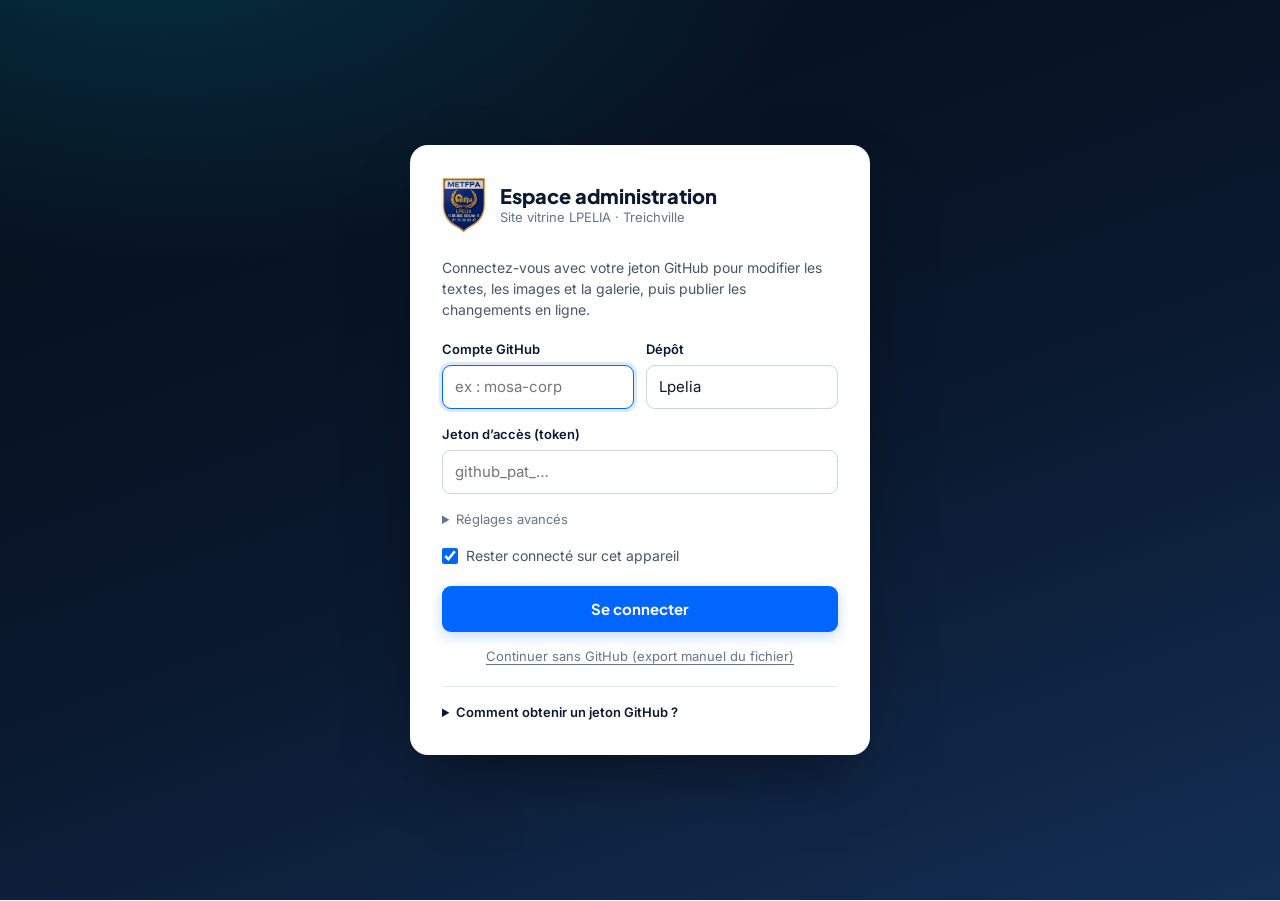
==== admin/index.html @ 0bd87955 "Ajout de l'espace admin et de la galerie dynamique - admin/ : éditeur des textes, images et galerie " ====
<!DOCTYPE html>
<html lang="fr">

<head>
  <meta charset="UTF-8">
  <meta name="viewport" content="width=device-width, initial-scale=1.0">
  <meta name="robots" content="noindex, nofollow">
  <title>Admin LPELIA</title>
  <link rel="icon" type="image/png" href="../assets/images/favicon.png">
  <link rel="preconnect" href="https://fonts.googleapis.com">
  <link rel="preconnect" href="https://fonts.gstatic.com" crossorigin>
  <link
    href="https://fonts.googleapis.com/css2?family=Inter:wght@400;500;600;700&family=Plus+Jakarta+Sans:wght@600;700;800&display=swap"
    rel="stylesheet">
  <style>
    :root {
      --navy-950: #050d18;
      --navy-900: #0a192f;
      --navy-800: #132e54;
      --blue: #0066ff;
      --blue-600: #0052cc;
      --cyan: #00d2ff;
      --cyan-50: #e0f8ff;
      --bg: #f3f6fa;
      --panel: #ffffff;
      --line: #e2e8f0;
      --line-strong: #cbd5e1;
      --text: #0f172a;
      --text-2: #475569;
      --muted: #64748b;
      --ok: #059669;
      --ok-50: #ecfdf5;
      --warn: #b45309;
      --warn-50: #fffbeb;
      --danger: #dc2626;
      --danger-50: #fef2f2;
      --radius: 12px;
      --shadow: 0 10px 25px -5px rgba(10, 25, 47, .08), 0 4px 10px -3px rgba(10, 25, 47, .04);
      --font-h: 'Plus Jakarta Sans', system-ui, sans-serif;
      --font-b: 'Inter', system-ui, sans-serif;
      --topbar: 64px;
    }

    *, *::before, *::after { box-sizing: border-box; margin: 0; padding: 0; }
    html, body { height: 100%; }
    body { font-family: var(--font-b); color: var(--text); background: var(--bg); font-size: 15px; line-height: 1.5; -webkit-font-smoothing: antialiased; }
    button, input, textarea, select { font: inherit; color: inherit; }
    button { cursor: pointer; border: 0; background: none; }
    img { display: block; max-width: 100%; }
    [hidden] { display: none !important; }
    .sr-only { position: absolute; width: 1px; height: 1px; overflow: hidden; clip: rect(0 0 0 0); white-space: nowrap; }

    /* ---------- Boutons ---------- */
    .btn { display: inline-flex; align-items: center; justify-content: center; gap: .5rem; height: 40px; padding: 0 1rem; border-radius: 9px; font-family: var(--font-h); font-weight: 700; font-size: .875rem; white-space: nowrap; text-decoration: none; transition: background-color .15s, border-color .15s, color .15s, opacity .15s; }
    .btn:disabled { opacity: .5; cursor: not-allowed; }
    .btn-primary { background: var(--blue); color: #fff; box-shadow: 0 4px 14px rgba(0, 102, 255, .25); }
    .btn-primary:hover:not(:disabled) { background: var(--blue-600); }
    .btn-ghost { border: 1px solid var(--line-strong); background: #fff; color: var(--navy-900); }
    .btn-ghost:hover:not(:disabled) { border-color: var(--blue); color: var(--blue); }
    .btn-quiet { color: var(--text-2); height: 34px; padding: 0 .65rem; font-weight: 600; }
    .btn-quiet:hover { color: var(--blue); background: #f1f5f9; }
    .btn-danger { color: var(--danger); }
    .btn-danger:hover { background: var(--danger-50); color: var(--danger); }
    .btn-sm { height: 32px; padding: 0 .7rem; font-size: .8125rem; }
    .icon-btn { width: 34px; height: 34px; border-radius: 8px; display: inline-flex; align-items: center; justify-content: center; color: var(--text-2); }
    .icon-btn:hover:not(:disabled) { background: #f1f5f9; color: var(--blue); }
    .icon-btn:disabled { opacity: .35; cursor: default; }
    :focus-visible { outline: 3px solid rgba(0, 102, 255, .35); outline-offset: 2px; }

    /* ---------- Champs ---------- */
    .label { display: block; font-size: .8125rem; font-weight: 600; color: var(--navy-900); margin-bottom: .35rem; }
    .input, .textarea { width: 100%; border: 1px solid var(--line-strong); border-radius: 9px; background: #fff; padding: .6rem .75rem; font-size: .9375rem; transition: border-color .15s, box-shadow .15s; }
    .textarea { resize: none; overflow: hidden; min-height: 42px; line-height: 1.5; }
    .input:focus, .textarea:focus { outline: none; border-color: var(--blue); box-shadow: 0 0 0 3px rgba(0, 102, 255, .14); }
    .hint { font-size: .75rem; color: var(--muted); margin-top: .3rem; }

    /* ======================= CONNEXION ======================= */
    .login { min-height: 100%; display: grid; place-items: center; padding: 2rem 1rem; background: radial-gradient(1200px 600px at 10% -10%, rgba(0, 210, 255, .18), transparent 60%), linear-gradient(160deg, var(--navy-950), var(--navy-900) 55%, var(--navy-800)); }
    .login-card { width: 100%; max-width: 460px; background: #fff; border-radius: 18px; box-shadow: 0 30px 60px -20px rgba(0, 0, 0, .5); padding: 2rem; }
    .login-brand { display: flex; align-items: center; gap: .85rem; margin-bottom: 1.5rem; }
    .login-brand img { width: 44px; height: 56px; object-fit: contain; }
    .login-brand h1 { font-family: var(--font-h); font-size: 1.25rem; font-weight: 800; color: var(--navy-900); line-height: 1.2; }
    .login-brand p { font-size: .8125rem; color: var(--muted); }
    .login-intro { color: var(--text-2); font-size: .875rem; margin-bottom: 1.25rem; }
    .form-row { margin-bottom: 1rem; }
    .form-grid { display: grid; grid-template-columns: 1fr 1fr; gap: .75rem; }
    .check { display: flex; align-items: center; gap: .5rem; font-size: .875rem; color: var(--text-2); margin: .25rem 0 1.25rem; }
    .check input { width: 16px; height: 16px; accent-color: var(--blue); }
    .login-error { background: var(--danger-50); color: var(--danger); border-radius: 9px; padding: .65rem .8rem; font-size: .875rem; margin-bottom: 1rem; }
    .login .btn-primary { width: 100%; height: 46px; font-size: .9375rem; }
    .login-alt { display: block; width: 100%; text-align: center; margin-top: .9rem; font-size: .8125rem; color: var(--muted); text-decoration: underline; text-underline-offset: 3px; }
    .login-alt:hover { color: var(--blue); }
    details.help { margin-top: 1.25rem; border-top: 1px solid var(--line); padding-top: 1rem; font-size: .8125rem; color: var(--text-2); }
    details.help summary { cursor: pointer; font-weight: 600; color: var(--navy-900); }
    details.help ol { margin: .6rem 0 0 1.1rem; display: grid; gap: .35rem; }
    details.help code { background: #f1f5f9; padding: .05rem .35rem; border-radius: 4px; font-size: .78rem; }
    details.help a { color: var(--blue); }
    .more-settings summary { font-size: .8125rem; color: var(--muted); cursor: pointer; margin-bottom: .75rem; }

    /* ======================= APPLICATION ======================= */
    .app { height: 100%; display: grid; grid-template-rows: var(--topbar) 1fr; }
    .topbar { display: flex; align-items: center; gap: .75rem; padding: 0 1rem; background: var(--navy-900); color: #fff; position: relative; z-index: 5; }
    .tb-brand { display: flex; align-items: center; gap: .6rem; margin-right: auto; min-width: 0; }
    .tb-brand img { width: 30px; height: 38px; object-fit: contain; }
    .tb-brand b { font-family: var(--font-h); font-weight: 800; font-size: 1rem; }
    .tb-brand small { display: block; font-size: .72rem; color: #94a3b8; white-space: nowrap; overflow: hidden; text-overflow: ellipsis; }
    .status { display: inline-flex; align-items: center; gap: .45rem; height: 30px; padding: 0 .75rem; border-radius: 999px; font-size: .78rem; font-weight: 600; background: rgba(255, 255, 255, .08); color: #cbd5e1; white-space: nowrap; }
    .status::before { content: ''; width: 8px; height: 8px; border-radius: 50%; background: #64748b; }
    .status[data-state="dirty"] { color: #fde68a; background: rgba(251, 191, 36, .14); }
    .status[data-state="dirty"]::before { background: #fbbf24; }
    .status[data-state="busy"]::before { background: var(--cyan); animation: pulse 1s infinite; }
    .status[data-state="ok"] { color: #a7f3d0; background: rgba(16, 185, 129, .14); }
    .status[data-state="ok"]::before { background: #10b981; }
    .status[data-state="error"] { color: #fecaca; background: rgba(239, 68, 68, .16); }
    .status[data-state="error"]::before { background: #ef4444; }
    @keyframes pulse { 50% { opacity: .3; } }
    .topbar .btn-ghost { background: transparent; color: #e2e8f0; border-color: rgba(255, 255, 255, .22); }
    .topbar .btn-ghost:hover:not(:disabled) { color: #fff; border-color: var(--cyan); }
    .topbar .icon-btn { color: #cbd5e1; }
    .topbar .icon-btn:hover { background: rgba(255, 255, 255, .1); color: #fff; }
    .menu-wrap { position: relative; }
    .menu { position: absolute; right: 0; top: calc(100% + 8px); background: #fff; color: var(--text); border-radius: 10px; box-shadow: var(--shadow), 0 0 0 1px var(--line); padding: .35rem; min-width: 230px; z-index: 20; }
    .menu button, .menu a { display: flex; width: 100%; align-items: center; gap: .6rem; padding: .55rem .7rem; border-radius: 7px; font-size: .875rem; text-align: left; color: var(--text); text-decoration: none; }
    .menu button:hover, .menu a:hover { background: #f1f5f9; }
    .menu hr { border: 0; border-top: 1px solid var(--line); margin: .3rem 0; }
    .menu .menu-info { padding: .45rem .7rem; font-size: .75rem; color: var(--muted); }

    .workspace { display: grid; grid-template-columns: minmax(380px, 470px) 1fr; min-height: 0; }
    .editor { background: var(--panel); border-right: 1px solid var(--line); display: flex; flex-direction: column; min-height: 0; }
    .tabs { display: flex; gap: .25rem; padding: .6rem .75rem 0; border-bottom: 1px solid var(--line); }
    .tab { position: relative; padding: .6rem .8rem .75rem; font-family: var(--font-h); font-weight: 700; font-size: .875rem; color: var(--muted); }
    .tab[aria-selected="true"] { color: var(--navy-900); }
    .tab[aria-selected="true"]::after { content: ''; position: absolute; left: .6rem; right: .6rem; bottom: -1px; height: 3px; border-radius: 3px 3px 0 0; background: var(--blue); }
    .tab .count { font-family: var(--font-b); font-size: .7rem; font-weight: 600; background: #f1f5f9; color: var(--muted); border-radius: 99px; padding: .05rem .4rem; margin-left: .2rem; }
    .panel { flex: 1; overflow-y: auto; padding: 1rem .9rem 6rem; scroll-behavior: smooth; }
    .search { position: relative; margin-bottom: .9rem; }
    .search svg { position: absolute; left: .7rem; top: 50%; transform: translateY(-50%); color: var(--muted); }
    .search .input { padding-left: 2.2rem; }

    .group { border: 1px solid var(--line); border-radius: var(--radius); margin-bottom: .6rem; background: #fff; }
    .group > summary { list-style: none; display: flex; align-items: center; gap: .5rem; padding: .8rem .9rem; cursor: pointer; font-family: var(--font-h); font-weight: 700; font-size: .9rem; color: var(--navy-900); }
    .group > summary::-webkit-details-marker { display: none; }
    .group > summary .chev { margin-left: auto; color: var(--muted); transition: transform .2s; }
    .group[open] > summary .chev { transform: rotate(180deg); }
    .group > summary .dot { width: 7px; height: 7px; border-radius: 50%; background: #fbbf24; }
    .group-body { padding: 0 .9rem .9rem; display: grid; gap: .9rem; }
    .field { border-radius: 9px; transition: background-color .3s, box-shadow .3s; }
    .field.flash { background: var(--cyan-50); box-shadow: 0 0 0 6px var(--cyan-50); }
    .field-head { display: flex; align-items: center; gap: .4rem; margin-bottom: .35rem; }
    .field-head .label { margin: 0; }
    .badge-mod { font-size: .68rem; font-weight: 700; color: var(--warn); background: var(--warn-50); border-radius: 99px; padding: .05rem .45rem; }
    .field-reset { margin-left: auto; font-size: .75rem; color: var(--muted); text-decoration: underline; text-underline-offset: 2px; }
    .field-reset:hover { color: var(--blue); }
    .empty-search { text-align: center; color: var(--muted); padding: 2rem 1rem; font-size: .875rem; }

    /* Images */
    .img-card { display: grid; grid-template-columns: 120px 1fr; gap: .85rem; padding: .8rem; border: 1px solid var(--line); border-radius: var(--radius); margin-bottom: .6rem; background: #fff; }
    .img-thumb { width: 120px; height: 90px; border-radius: 8px; object-fit: cover; background: #e2e8f0; }
    .img-card h4 { font-family: var(--font-h); font-size: .875rem; color: var(--navy-900); }
    .img-card .meta { font-size: .75rem; color: var(--muted); margin-bottom: .45rem; }
    .img-actions { display: flex; flex-wrap: wrap; gap: .35rem; margin-top: .5rem; }

    /* Galerie */
    .drop { display: flex; flex-direction: column; align-items: center; gap: .35rem; text-align: center; border: 2px dashed var(--line-strong); border-radius: var(--radius); padding: 1.4rem 1rem; color: var(--text-2); background: #f8fafc; cursor: pointer; transition: border-color .15s, background-color .15s; margin-bottom: 1rem; }
    .drop:hover, .drop.over { border-color: var(--blue); background: var(--cyan-50); }
    .drop b { font-family: var(--font-h); color: var(--navy-900); }
    .drop small { font-size: .75rem; color: var(--muted); }
    .drop .drop-icon { width: 42px; height: 42px; border-radius: 50%; background: #fff; display: grid; place-items: center; color: var(--blue); box-shadow: 0 2px 8px rgba(10, 25, 47, .08); }
    .gal-toolbar { display: flex; align-items: center; justify-content: space-between; margin-bottom: .6rem; font-size: .8125rem; color: var(--muted); }
    .gal-item { display: grid; grid-template-columns: 28px 104px 1fr; gap: .7rem; align-items: start; padding: .7rem; border: 1px solid var(--line); border-radius: var(--radius); margin-bottom: .55rem; background: #fff; transition: box-shadow .2s, border-color .2s, opacity .2s; }
    .gal-item.dragging { opacity: .4; }
    .gal-item.drop-before { box-shadow: 0 -3px 0 0 var(--blue); }
    .gal-item.drop-after { box-shadow: 0 3px 0 0 var(--blue); }
    .gal-item.flash { border-color: var(--cyan); box-shadow: 0 0 0 4px var(--cyan-50); }
    .gal-handle { display: flex; flex-direction: column; align-items: center; gap: .1rem; color: var(--muted); }
    .gal-handle .grip { cursor: grab; padding: .2rem; border-radius: 6px; }
    .gal-handle .grip:hover { background: #f1f5f9; }
    .gal-handle .num { font-size: .7rem; font-weight: 700; }
    .gal-thumb { position: relative; width: 104px; height: 78px; border-radius: 8px; overflow: hidden; background: #e2e8f0; }
    .gal-thumb img { width: 100%; height: 100%; object-fit: cover; }
    .gal-thumb .new { position: absolute; left: 4px; top: 4px; font-size: .62rem; font-weight: 700; background: var(--blue); color: #fff; border-radius: 4px; padding: 0 .3rem; }
    .gal-fields { display: grid; gap: .45rem; min-width: 0; }
    .gal-fields .input { padding: .42rem .6rem; font-size: .875rem; }
    .gal-row { display: grid; grid-template-columns: 1fr 1fr; gap: .45rem; }
    .gal-actions { display: flex; align-items: center; gap: .15rem; margin-top: .1rem; }
    .gal-actions .spacer { flex: 1; }

    /* Aperçu */
    .preview { display: flex; flex-direction: column; min-height: 0; background: #e8edf3; }
    .preview-bar { display: flex; align-items: center; gap: .5rem; padding: .55rem .9rem; border-bottom: 1px solid var(--line); background: #f8fafc; font-size: .8125rem; color: var(--muted); }
    .preview-bar .seg { display: inline-flex; background: #e2e8f0; border-radius: 8px; padding: 3px; margin-left: auto; }
    .preview-bar .seg button { height: 28px; padding: 0 .7rem; border-radius: 6px; font-size: .78rem; font-weight: 600; color: var(--text-2); }
    .preview-bar .seg button[aria-pressed="true"] { background: #fff; color: var(--navy-900); box-shadow: 0 1px 3px rgba(0, 0, 0, .1); }
    .preview-stage { flex: 1; display: flex; justify-content: center; overflow: auto; padding: 0; min-height: 0; }
    .preview-stage iframe { width: 100%; height: 100%; border: 0; background: #fff; transition: width .25s; }
    .preview-stage.mobile { padding: 1rem 0; }
    .preview-stage.mobile iframe { width: 390px; border-radius: 22px; box-shadow: 0 0 0 10px #0f172a, var(--shadow); }

    /* Illustration : repère visuel de la zone modifiée */
    .illus { position: sticky; top: -1rem; z-index: 3; background: #fff; margin: 0 -.9rem; padding: .75rem .9rem .6rem; border-bottom: 1px solid var(--line); }
    .illus.expanded { position: static; }
    .illus-view { position: relative; height: 190px; overflow: hidden; border-radius: 10px; background: #f1f5f9; box-shadow: inset 0 0 0 1px var(--line); cursor: zoom-in; }
    .illus.expanded .illus-view { cursor: zoom-out; }
    .illus-canvas { position: absolute; left: 0; top: 0; transform-origin: 0 0; transition: transform .45s cubic-bezier(.16, 1, .3, 1); }
    .illus-canvas img { width: 100%; height: 100%; display: block; user-select: none; -webkit-user-drag: none; }
    .illus-canvas::after { content: ''; position: absolute; inset: 0; background: rgba(10, 25, 47, 0); transition: background-color .3s; pointer-events: none; }
    .illus.has-active .illus-canvas::after { background: rgba(10, 25, 47, .32); }
    .zone { position: absolute; border-radius: 4px; cursor: pointer; z-index: 1; transition: box-shadow .2s, background-color .2s; }
    .zone:hover { box-shadow: 0 0 0 1.5px rgba(0, 210, 255, .9); background: rgba(0, 210, 255, .12); }
    .zone.active { z-index: 2; box-shadow: 0 0 0 2px var(--cyan), 0 0 0 0 rgba(0, 210, 255, 0); background: rgba(0, 210, 255, .14); animation: zonePulse 1.8s ease-in-out infinite; }
    .illus.has-active .zone.active { backdrop-filter: brightness(1.45); -webkit-backdrop-filter: brightness(1.45); }
    @keyframes zonePulse { 50% { box-shadow: 0 0 0 2px var(--cyan), 0 0 14px 4px rgba(0, 210, 255, .55); } }
    .illus-cap { display: flex; align-items: center; gap: .45rem; margin-top: .45rem; font-size: .75rem; color: var(--muted); min-height: 22px; }
    .illus-cap .pin { flex: 0 0 auto; width: 18px; height: 18px; border-radius: 50%; background: var(--cyan-50); color: var(--blue); display: grid; place-items: center; }
    .illus-cap b { color: var(--navy-900); font-weight: 600; white-space: nowrap; overflow: hidden; text-overflow: ellipsis; }
    .illus-cap button { margin-left: auto; flex: 0 0 auto; font-size: .75rem; font-weight: 600; color: var(--blue); padding: .1rem .3rem; border-radius: 5px; }
    .illus-cap button:hover { background: var(--cyan-50); }
    .img-card .illus { position: static; grid-column: 1 / -1; margin: .2rem 0 0; padding: 0; border: 0; }
    .img-card .illus-view { height: 120px; }

    /* Barre mobile */
    .mobile-switch { display: none; }

    /* Toasts */
    .toasts { position: fixed; left: 50%; bottom: 1.25rem; transform: translateX(-50%); display: grid; gap: .5rem; z-index: 100; width: min(92vw, 440px); pointer-events: none; }
    .toast { pointer-events: auto; display: flex; gap: .6rem; align-items: flex-start; background: var(--navy-900); color: #fff; padding: .75rem .95rem; border-radius: 11px; box-shadow: 0 15px 35px -10px rgba(0, 0, 0, .45); font-size: .875rem; animation: toastIn .25s ease; }
    .toast.ok { background: #065f46; }
    .toast.err { background: #991b1b; }
    @keyframes toastIn { from { opacity: 0; transform: translateY(8px); } }

    /* Fenêtre de publication */
    .overlay { position: fixed; inset: 0; background: rgba(5, 13, 24, .55); backdrop-filter: blur(4px); display: grid; place-items: center; z-index: 50; padding: 1rem; }
    .dialog { width: 100%; max-width: 440px; background: #fff; border-radius: 16px; padding: 1.5rem; box-shadow: 0 30px 60px -20px rgba(0, 0, 0, .5); }
    .dialog h3 { font-family: var(--font-h); font-size: 1.1rem; color: var(--navy-900); margin-bottom: .4rem; }
    .dialog p { color: var(--text-2); font-size: .9rem; }
    .dialog ul { margin: .75rem 0 0 1.1rem; color: var(--text-2); font-size: .875rem; }
    .dialog .actions { display: flex; justify-content: flex-end; gap: .5rem; margin-top: 1.25rem; }
    .steps { display: grid; gap: .55rem; margin-top: 1rem; }
    .step { display: flex; align-items: center; gap: .6rem; font-size: .875rem; color: var(--muted); }
    .step i { width: 20px; height: 20px; border-radius: 50%; border: 2px solid var(--line-strong); flex: 0 0 auto; display: grid; place-items: center; font-style: normal; font-size: .7rem; }
    .step.active { color: var(--navy-900); font-weight: 600; }
    .step.active i { border-color: var(--blue); border-top-color: transparent; animation: spin .8s linear infinite; }
    .step.done { color: var(--ok); }
    .step.done i { border-color: var(--ok); background: var(--ok); color: #fff; }
    .step.done i::after { content: '✓'; }
    .step.fail { color: var(--danger); }
    .step.fail i { border-color: var(--danger); background: var(--danger); color: #fff; }
    .step.fail i::after { content: '!'; }
    @keyframes spin { to { transform: rotate(360deg); } }
    .bar { height: 6px; background: #e2e8f0; border-radius: 9px; overflow: hidden; margin-top: 1rem; }
    .bar span { display: block; height: 100%; width: 0; background: linear-gradient(90deg, var(--blue), var(--cyan)); transition: width .3s; }

    .loading { height: 100%; display: grid; place-items: center; color: var(--muted); }
    .spinner { width: 28px; height: 28px; border: 3px solid var(--line); border-top-color: var(--blue); border-radius: 50%; animation: spin .8s linear infinite; margin: 0 auto .75rem; }

    /* ---------- Responsive ---------- */
    @media (max-width: 960px) {
      .workspace { grid-template-columns: 1fr; }
      .editor, .preview { grid-area: 1 / 1; }
      .app[data-view="edit"] .preview { visibility: hidden; }
      .app[data-view="preview"] .editor { visibility: hidden; }
      .preview-bar .seg { display: none; }
      .mobile-switch { display: flex; position: fixed; left: 50%; transform: translateX(-50%); bottom: 1rem; z-index: 30; background: var(--navy-900); border-radius: 999px; padding: 4px; box-shadow: 0 12px 30px -8px rgba(0, 0, 0, .45); }
      .mobile-switch button { height: 40px; padding: 0 1.15rem; border-radius: 999px; color: #cbd5e1; font-family: var(--font-h); font-weight: 700; font-size: .875rem; }
      .mobile-switch button[aria-pressed="true"] { background: #fff; color: var(--navy-900); }
      .toasts { bottom: 4.75rem; }
      .tb-label { display: none; }
    }

    @media (max-width: 560px) {
      .topbar { gap: .4rem; padding: 0 .6rem; }
      .tb-brand small, .topbar .status-text { display: none; }
      .status { padding: 0 .55rem; }
      #btnViewSite { display: none; }
      .img-card { grid-template-columns: 92px 1fr; }
      .img-thumb { width: 92px; height: 72px; }
      .gal-item { grid-template-columns: 22px 80px 1fr; gap: .55rem; }
      .gal-thumb { width: 80px; height: 64px; }
      .gal-row { grid-template-columns: 1fr; }
      .form-grid { grid-template-columns: 1fr; }
      .login-card { padding: 1.5rem 1.25rem; }
    }
  </style>
</head>

<body>

  <!-- ======================= ÉCRAN DE CONNEXION ======================= -->
  <main class="login" id="loginView" hidden>
    <form class="login-card" id="loginForm" autocomplete="off">
      <div class="login-brand">
        <img src="../assets/images/logo_lpelia.png" alt="">
        <div>
          <h1>Espace administration</h1>
          <p>Site vitrine LPELIA · Treichville</p>
        </div>
      </div>
      <p class="login-intro">Connectez-vous avec votre jeton GitHub pour modifier les textes, les images et la galerie, puis publier les changements en ligne.</p>

      <div class="login-error" id="loginError" hidden></div>

      <div class="form-grid">
        <div class="form-row">
          <label class="label" for="ghOwner">Compte GitHub</label>
          <input class="input" id="ghOwner" required placeholder="ex : mosa-corp" spellcheck="false">
        </div>
        <div class="form-row">
          <label class="label" for="ghRepo">Dépôt</label>
          <input class="input" id="ghRepo" required placeholder="Lpelia" spellcheck="false">
        </div>
      </div>
      <div class="form-row">
        <label class="label" for="ghToken">Jeton d’accès (token)</label>
        <input class="input" id="ghToken" type="password" required placeholder="github_pat_…" spellcheck="false" autocomplete="current-password">
      </div>
      <details class="more-settings">
        <summary>Réglages avancés</summary>
        <div class="form-grid">
          <div class="form-row">
            <label class="label" for="ghBranch">Branche</label>
            <input class="input" id="ghBranch" placeholder="main" spellcheck="false">
          </div>
          <div class="form-row">
            <label class="label" for="ghDir">Dossier du site</label>
            <input class="input" id="ghDir" placeholder="(racine du dépôt)" spellcheck="false">
          </div>
        </div>
      </details>
      <label class="check"><input type="checkbox" id="ghRemember" checked> Rester connecté sur cet appareil</label>
      <button class="btn btn-primary" type="submit" id="loginBtn">Se connecter</button>
      <button class="login-alt" type="button" id="offlineBtn">Continuer sans GitHub (export manuel du fichier)</button>

      <details class="help">
        <summary>Comment obtenir un jeton GitHub ?</summary>
        <ol>
          <li>Sur GitHub : <b>Settings → Developer settings → Personal access tokens → Fine-grained tokens</b> (<a href="https://github.com/settings/personal-access-tokens/new" target="_blank" rel="noopener">lien direct</a>).</li>
          <li><b>Repository access</b> : « Only select repositories » → choisissez le dépôt du site.</li>
          <li><b>Permissions → Contents</b> : <code>Read and write</code>.</li>
          <li>Générez, copiez le jeton et collez-le ici. Il reste uniquement sur cet appareil.</li>
        </ol>
      </details>
    </form>
  </main>

  <!-- ======================= CHARGEMENT ======================= -->
  <div class="loading" id="loadingView">
    <div><div class="spinner"></div>Chargement de l’espace admin…</div>
  </div>

  <!-- ======================= APPLICATION ======================= -->
  <div class="app" id="appView" data-view="edit" hidden>
    <header class="topbar">
      <div class="tb-brand">
        <img src="../assets/images/logo_lpelia.png" alt="">
        <div style="min-width:0">
          <b>Admin LPELIA</b>
          <small id="repoLabel"></small>
        </div>
      </div>
      <span class="status" id="status" data-state="idle"><span class="status-text" id="statusText">À jour</span></span>
      <a class="btn btn-ghost btn-sm" id="btnViewSite" href="../" target="_blank" rel="noopener">
        <svg width="15" height="15" viewBox="0 0 24 24" fill="none" stroke="currentColor" stroke-width="2.2" stroke-linecap="round" stroke-linejoin="round" aria-hidden="true"><path d="M18 13v6a2 2 0 0 1-2 2H5a2 2 0 0 1-2-2V8a2 2 0 0 1 2-2h6M15 3h6v6M10 14L21 3" /></svg>
        <span class="tb-label">Voir le site</span>
      </a>
      <button class="btn btn-primary btn-sm" id="btnPublish" disabled>
        <svg width="15" height="15" viewBox="0 0 24 24" fill="none" stroke="currentColor" stroke-width="2.4" stroke-linecap="round" stroke-linejoin="round" aria-hidden="true"><path d="M12 19V5M5 12l7-7 7 7" /></svg>
        <span id="btnPublishLabel">Publier</span>
      </button>
      <div class="menu-wrap">
        <button class="icon-btn" id="btnMenu" aria-label="Plus d’options" aria-haspopup="true" aria-expanded="false">
          <svg width="18" height="18" viewBox="0 0 24 24" fill="currentColor" aria-hidden="true"><circle cx="12" cy="5" r="2" /><circle cx="12" cy="12" r="2" /><circle cx="12" cy="19" r="2" /></svg>
        </button>
        <div class="menu" id="menu" hidden>
          <div class="menu-info" id="menuInfo"></div>
          <button type="button" id="mDiscard">↺ Annuler toutes les modifications non publiées</button>
          <button type="button" id="mExport">⤓ Télécharger content.json</button>
          <button type="button" id="mImport">⤒ Importer un fichier content.json</button>
          <button type="button" id="mReload">⟳ Recharger le contenu en ligne</button>
          <hr>
          <button type="button" id="mLogout" class="btn-danger">Se déconnecter</button>
        </div>
      </div>
    </header>

    <div class="workspace">
      <!-- Éditeur -->
      <section class="editor" aria-label="Éditeur">
        <div class="tabs" role="tablist">
          <button class="tab" role="tab" aria-selected="true" data-tab="texts">Textes <span class="count" id="cTexts"></span></button>
          <button class="tab" role="tab" aria-selected="false" data-tab="images">Images <span class="count" id="cImages"></span></button>
          <button class="tab" role="tab" aria-selected="false" data-tab="gallery">Galerie <span class="count" id="cGallery"></span></button>
        </div>

        <div class="panel" id="panelTexts" role="tabpanel">
          <div class="search">
            <svg width="16" height="16" viewBox="0 0 24 24" fill="none" stroke="currentColor" stroke-width="2" stroke-linecap="round" aria-hidden="true"><circle cx="11" cy="11" r="7" /><path d="M21 21l-4.3-4.3" /></svg>
            <input class="input" id="searchTexts" type="search" placeholder="Rechercher un texte…" aria-label="Rechercher un texte">
          </div>
          <div id="textGroups"></div>
          <p class="hint" style="margin-top:1rem">Astuce : cliquez directement sur un texte dans l’aperçu pour le modifier. Dans les titres, écrivez <b>*mot*</b> pour le mettre en couleur.</p>
        </div>

        <div class="panel" id="panelImages" role="tabpanel" hidden>
          <div id="imageList"></div>
        </div>

        <div class="panel" id="panelGallery" role="tabpanel" hidden>
          <label class="drop" id="dropZone">
            <span class="drop-icon"><svg width="20" height="20" viewBox="0 0 24 24" fill="none" stroke="currentColor" stroke-width="2.4" stroke-linecap="round" aria-hidden="true"><path d="M12 5v14M5 12h14" /></svg></span>
            <b>Ajouter des photos</b>
            <small>Cliquez ou glissez vos images ici · JPG, PNG, WEBP · redimensionnées automatiquement</small>
            <input type="file" id="galleryInput" accept="image/*" multiple class="sr-only">
          </label>
          <div class="gal-toolbar"><span id="galCount"></span><span>Glissez ⋮⋮ pour réordonner</span></div>
          <div id="galleryList"></div>
          <datalist id="catList"></datalist>
        </div>
      </section>

      <!-- Aperçu en direct -->
      <section class="preview" aria-label="Aperçu en direct">
        <div class="preview-bar">
          <span>Aperçu en direct — cliquez sur un élément pour le modifier</span>
          <div class="seg" role="group" aria-label="Taille de l’aperçu">
            <button type="button" data-device="desktop" aria-pressed="true">Ordinateur</button>
            <button type="button" data-device="mobile" aria-pressed="false">Mobile</button>
          </div>
        </div>
        <div class="preview-stage" id="previewStage">
          <iframe id="previewFrame" title="Aperçu du site"></iframe>
        </div>
      </section>
    </div>

    <nav class="mobile-switch" aria-label="Affichage">
      <button type="button" data-view="edit" aria-pressed="true">Modifier</button>
      <button type="button" data-view="preview" aria-pressed="false">Aperçu</button>
    </nav>
  </div>

  <input type="file" id="singleImageInput" accept="image/*" class="sr-only">
  <input type="file" id="importInput" accept="application/json,.json" class="sr-only">
  <div class="toasts" id="toasts" aria-live="polite"></div>
  <div id="dialogHost"></div>

  <script>
    'use strict';
    /* =====================================================================
       ESPACE ADMIN LPELIA
       - lit les zones modifiables directement dans ../index.html (data-edit…)
       - enregistre le brouillon sur l'appareil (IndexedDB) automatiquement
       - publie content.json + nouvelles images en UN commit GitHub
         → GitHub Pages / Netlify / Vercel redéploient le site automatiquement
       ===================================================================== */

    const $ = (s, r = document) => r.querySelector(s);
    const $$ = (s, r = document) => [...r.querySelectorAll(s)];
    const esc = (s) => String(s ?? '').replace(/[&<>"']/g, (c) => ({ '&': '&amp;', '<': '&lt;', '>': '&gt;', '"': '&quot;', "'": '&#39;' }[c]));
    const clone = (o) => JSON.parse(JSON.stringify(o));
    const debounce = (fn, ms) => { let t; return (...a) => { clearTimeout(t); t = setTimeout(() => fn(...a), ms); }; };
    const ICON = {
      up: '<svg width="16" height="16" viewBox="0 0 24 24" fill="none" stroke="currentColor" stroke-width="2.4" stroke-linecap="round" stroke-linejoin="round"><path d="M18 15l-6-6-6 6"/></svg>',
      down: '<svg width="16" height="16" viewBox="0 0 24 24" fill="none" stroke="currentColor" stroke-width="2.4" stroke-linecap="round" stroke-linejoin="round"><path d="M6 9l6 6 6-6"/></svg>',
      trash: '<svg width="16" height="16" viewBox="0 0 24 24" fill="none" stroke="currentColor" stroke-width="2" stroke-linecap="round" stroke-linejoin="round"><path d="M3 6h18M8 6V4a2 2 0 0 1 2-2h4a2 2 0 0 1 2 2v2m3 0v14a2 2 0 0 1-2 2H7a2 2 0 0 1-2-2V6"/></svg>',
      grip: '<svg width="14" height="14" viewBox="0 0 24 24" fill="currentColor"><circle cx="9" cy="6" r="1.6"/><circle cx="15" cy="6" r="1.6"/><circle cx="9" cy="12" r="1.6"/><circle cx="15" cy="12" r="1.6"/><circle cx="9" cy="18" r="1.6"/><circle cx="15" cy="18" r="1.6"/></svg>',
      chev: '<svg class="chev" width="16" height="16" viewBox="0 0 24 24" fill="none" stroke="currentColor" stroke-width="2.4" stroke-linecap="round" stroke-linejoin="round"><path d="M6 9l6 6 6-6"/></svg>',
      swap: '<svg width="14" height="14" viewBox="0 0 24 24" fill="none" stroke="currentColor" stroke-width="2.2" stroke-linecap="round" stroke-linejoin="round"><path d="M21 15v4a2 2 0 0 1-2 2H5a2 2 0 0 1-2-2v-4M17 8l-5-5-5 5M12 3v12"/></svg>'
    };

    /* ---------- Stockage local (brouillon + images non publiées) ---------- */
    const idb = {
      _db: null,
      open() {
        if (this._db) return Promise.resolve(this._db);
        return new Promise((res, rej) => {
          const r = indexedDB.open('lpelia-admin', 1);
          r.onupgradeneeded = () => r.result.createObjectStore('kv');
          r.onsuccess = () => res((this._db = r.result));
          r.onerror = () => rej(r.error);
        });
      },
      async get(k) { try { const db = await this.open(); return await new Promise((res) => { const q = db.transaction('kv').objectStore('kv').get(k); q.onsuccess = () => res(q.result); q.onerror = () => res(undefined); }); } catch { return undefined; } },
      async set(k, v) { try { const db = await this.open(); await new Promise((res) => { const t = db.transaction('kv', 'readwrite'); t.objectStore('kv').put(v, k); t.oncomplete = res; t.onerror = res; }); } catch { } },
      async del(k) { try { const db = await this.open(); await new Promise((res) => { const t = db.transaction('kv', 'readwrite'); t.objectStore('kv').delete(k); t.oncomplete = res; t.onerror = res; }); } catch { } }
    };
    const store = {
      get(k) { try { return JSON.parse(localStorage.getItem(k) || sessionStorage.getItem(k) || 'null'); } catch { return null; } },
      set(k, v, persist) { try { (persist ? localStorage : sessionStorage).setItem(k, JSON.stringify(v)); (persist ? sessionStorage : localStorage).removeItem(k); } catch { } },
      del(k) { try { localStorage.removeItem(k); sessionStorage.removeItem(k); } catch { } }
    };

    /* ---------- État ---------- */
    const S = {
      auth: null,          // { owner, repo, branch, dir, token } ou { offline: true }
      fields: [],          // zones de texte lues dans index.html
      imgFields: [],       // images modifiables
      defaults: { texts: {}, images: {}, gallery: [] },
      base: null,          // contenu publié (content.json)
      draft: null,         // contenu en cours d'édition { texts, images, gallery }
      pending: {},         // chemin → dataURL des nouvelles images à envoyer
      cache: {},           // chemin → dataURL déjà publiées (affichage en attendant le déploiement)
      tab: 'texts',
      previewReady: false
    };

    /* ---------- Toasts ---------- */
    function toast(msg, type = '', ms = 4200) {
      const el = document.createElement('div');
      el.className = 'toast ' + type;
      el.textContent = msg;
      $('#toasts').appendChild(el);
      setTimeout(() => el.remove(), ms);
    }

    /* =====================================================================
       GITHUB
       ===================================================================== */
    const GH = {
      base() { return `https://api.github.com/repos/${encodeURIComponent(S.auth.owner)}/${encodeURIComponent(S.auth.repo)}`; },
      async req(path, opts = {}) {
        const res = await fetch(path.startsWith('http') ? path : this.base() + path, {
          ...opts,
          headers: {
            Accept: 'application/vnd.github+json',
            Authorization: 'Bearer ' + S.auth.token,
            'X-GitHub-Api-Version': '2022-11-28',
            ...(opts.body ? { 'Content-Type': 'application/json' } : {})
          }
        });
        if (!res.ok) {
          let detail = '';
          try { detail = (await res.json()).message || ''; } catch { }
          const err = new Error(GH.explain(res.status, detail));
          err.status = res.status;
          throw err;
        }
        return res.status === 204 ? null : res.json();
      },
      explain(status, detail) {
        if (status === 401) return 'Jeton invalide ou expiré. Reconnectez-vous avec un nouveau jeton.';
        if (status === 403) return 'Accès refusé : le jeton doit avoir la permission « Contents : Read and write » sur ce dépôt.' + (detail ? ` (${detail})` : '');
        if (status === 404) return 'Dépôt, branche ou fichier introuvable. Vérifiez le compte, le nom du dépôt et que le jeton y a accès.';
        if (status === 409 || status === 422) return 'Conflit avec une autre mise à jour. Réessayez.' + (detail ? ` (${detail})` : '');
        return `Erreur GitHub ${status}${detail ? ' : ' + detail : ''}`;
      },
      path(p) { return (S.auth.dir ? S.auth.dir.replace(/^\/+|\/+$/g, '') + '/' : '') + p; },
      async checkRepo() {
        const repo = await this.req('');
        if (repo.permissions && repo.permissions.push === false) throw new Error('Ce compte n’a pas le droit de modifier ce dépôt.');
        if (!S.auth.branch) S.auth.branch = repo.default_branch || 'main';
        return repo;
      },
      async readContent() {
        try {
          const f = await this.req(`/contents/${this.path('content.json').split('/').map(encodeURIComponent).join('/')}?ref=${encodeURIComponent(S.auth.branch)}`);
          const bin = atob(f.content.replace(/\n/g, ''));
          const bytes = Uint8Array.from(bin, (c) => c.charCodeAt(0));
          return JSON.parse(new TextDecoder().decode(bytes));
        } catch (e) {
          if (e.status === 404) return null;
          throw e;
        }
      },
      /** Un seul commit avec tous les fichiers → un seul redéploiement */
      async commit(files, message, onStep) {
        const br = encodeURIComponent(S.auth.branch);
        for (let attempt = 0; attempt < 2; attempt++) {
          onStep('prepare');
          const ref = await this.req(`/git/ref/heads/${br}`);
          const head = await this.req(`/git/commits/${ref.object.sha}`);
          const tree = [];
          let i = 0;
          for (const f of files) {
            onStep('upload', ++i, files.length);
            const blob = await this.req('/git/blobs', {
              method: 'POST',
              body: JSON.stringify(f.base64 ? { content: f.base64, encoding: 'base64' } : { content: f.text, encoding: 'utf-8' })
            });
            tree.push({ path: this.path(f.path), mode: '100644', type: 'blob', sha: blob.sha });
          }
          onStep('commit');
          const newTree = await this.req('/git/trees', { method: 'POST', body: JSON.stringify({ base_tree: head.tree.sha, tree }) });
          const c = await this.req('/git/commits', { method: 'POST', body: JSON.stringify({ message, tree: newTree.sha, parents: [ref.object.sha] }) });
          try {
            await this.req(`/git/refs/heads/${br}`, { method: 'PATCH', body: JSON.stringify({ sha: c.sha }) });
            return c;
          } catch (e) {
            if ((e.status === 422 || e.status === 409) && attempt === 0) continue; // quelqu'un a publié entre-temps : on recommence
            throw e;
          }
        }
      }
    };

    /* =====================================================================
       LECTURE DU SITE (zones modifiables)
       ===================================================================== */
    function extractText(el) {
      if (el.dataset.editType === 'number') return el.dataset.target || el.textContent.trim();
      const hl = el.dataset.hl || 'highlight';
      const c = el.cloneNode(true);
      c.querySelectorAll('br').forEach((b) => b.replaceWith('\u0001'));
      c.querySelectorAll('.' + hl).forEach((s) => s.replaceWith('*' + s.textContent.trim() + '*'));
      return c.textContent.replace(/\s+/g, ' ').replace(/\s*\u0001\s*/g, '\n').trim();
    }

    async function readSite() {
      const res = await fetch('../index.html?t=' + Date.now(), { cache: 'no-store' });
      if (!res.ok) throw new Error('Impossible de lire index.html');
      const doc = new DOMParser().parseFromString(await res.text(), 'text/html');
      const seen = new Set();
      S.fields = [];
      doc.querySelectorAll('[data-edit]').forEach((el) => {
        const key = el.dataset.edit;
        if (seen.has(key)) return;
        seen.add(key);
        const value = extractText(el);
        S.fields.push({
          key, value,
          label: el.dataset.label || key,
          hint: el.dataset.hint || '',
          type: el.dataset.editType || (el.dataset.editHref ? el.dataset.editHref : 'text'),
          group: el.closest('[data-cms-group]')?.dataset.cmsGroup || 'Autres'
        });
        S.defaults.texts[key] = value;
      });
      S.imgFields = [];
      doc.querySelectorAll('[data-edit-img]').forEach((el) => {
        const key = el.dataset.editImg;
        if (S.defaults.images[key]) return;
        const v = { src: el.getAttribute('src'), alt: el.getAttribute('alt') || '' };
        S.defaults.images[key] = v;
        S.imgFields.push({ key, label: el.dataset.label || key, group: el.closest('[data-cms-group]')?.dataset.cmsGroup || 'Autres', wide: key === 'hero.image' });
      });
      S.defaults.gallery = [...doc.querySelectorAll('#galleryGrid .gallery-item')].map((fig, i) => ({
        id: 'g' + (i + 1),
        src: fig.querySelector('img')?.getAttribute('src') || '',
        alt: fig.querySelector('img')?.getAttribute('alt') || '',
        title: fig.querySelector('.gallery-caption-title')?.textContent.trim() || '',
        category: fig.dataset.category || ''
      }));
    }

    async function readPublished() {
      if (!S.auth.offline) return await GH.readContent();
      try {
        const r = await fetch('../content.json?t=' + Date.now(), { cache: 'no-store' });
        return r.ok ? await r.json() : null;
      } catch { return null; }
    }

    function normalize(c) {
      c = c || {};
      return {
        texts: { ...(c.texts || {}) },
        images: clone(c.images || {}),
        gallery: Array.isArray(c.gallery) ? clone(c.gallery) : clone(S.defaults.gallery)
      };
    }

    /* Valeurs effectives (défaut du HTML + modifications) */
    const textOf = (c, k) => (c.texts[k] ?? S.defaults.texts[k] ?? '');
    const imgOf = (c, k) => ({ ...(S.defaults.images[k] || {}), ...(c.images[k] || {}) });
    const resolveSrc = (src) => {
      if (!src) return '';
      if (S.pending[src]) return S.pending[src];
      if (S.cache[src]) return S.cache[src];
      if (/^(data:|https?:|blob:)/.test(src)) return src;
      return '../' + src;
    };

    /** Contenu à enregistrer : uniquement ce qui diffère du HTML d'origine */
    function buildContent(c, extra = {}) {
      const texts = {};
      Object.keys(c.texts).forEach((k) => { if (c.texts[k] !== S.defaults.texts[k]) texts[k] = c.texts[k]; });
      const images = {};
      Object.keys(c.images).forEach((k) => {
        const d = S.defaults.images[k] || {};
        const v = imgOf(c, k);
        if (v.src !== d.src || v.alt !== d.alt) images[k] = { src: v.src, alt: v.alt };
      });
      return { version: 1, updatedAt: null, ...extra, texts, images, gallery: c.gallery.map(({ id, src, alt, title, category }) => ({ id, src, alt: alt || '', title: title || '', category: category || '' })) };
    }

    const signature = (c) => JSON.stringify({ ...buildContent(c), updatedAt: null });
    const isDirty = () => S.base && S.draft && signature(S.draft) !== signature(S.base);
    const changesCount = () => {
      if (!isDirty()) return 0;
      const a = buildContent(S.draft), b = buildContent(S.base);
      let n = 0;
      new Set([...Object.keys(a.texts), ...Object.keys(b.texts)]).forEach((k) => { if (a.texts[k] !== b.texts[k]) n++; });
      new Set([...Object.keys(a.images), ...Object.keys(b.images)]).forEach((k) => { if (JSON.stringify(a.images[k]) !== JSON.stringify(b.images[k])) n++; });
      if (JSON.stringify(a.gallery) !== JSON.stringify(b.gallery)) n++;
      return n;
    };

    /* =====================================================================
       STATUT, SAUVEGARDE DU BROUILLON, APERÇU
       ===================================================================== */
    let statusLock = false;
    function setStatus(state, text) {
      $('#status').dataset.state = state;
      $('#statusText').textContent = text;
    }
    function refreshStatus() {
      const dirty = isDirty();
      $('#btnPublish').disabled = !dirty;
      if (!statusLock) {
        const n = changesCount();
        if (dirty) setStatus('dirty', n > 1 ? `${n} modifications non publiées` : '1 modification non publiée');
        else setStatus('idle', S.auth.offline ? 'Mode export manuel' : 'Tout est publié');
      }
      updateCounts();
    }

    const saveDraft = debounce(async () => {
      if (isDirty()) await idb.set(draftKey(), { draft: S.draft, pending: S.pending, baseUpdatedAt: S.base.updatedAt || null, savedAt: Date.now() });
      else await idb.del(draftKey());
    }, 400);
    const draftKey = () => 'draft:' + (S.auth.offline ? 'offline' : `${S.auth.owner}/${S.auth.repo}`.toLowerCase());

    function previewContent() {
      const texts = {};
      S.fields.forEach((f) => { texts[f.key] = textOf(S.draft, f.key); });
      const images = {};
      S.imgFields.forEach((f) => { images[f.key] = imgOf(S.draft, f.key); });
      return { texts, images, gallery: S.draft.gallery };
    }
    function pushPreview() {
      const win = $('#previewFrame').contentWindow;
      if (!win || !S.previewReady) return;
      win.postMessage({ type: 'lpcms:draft', content: previewContent(), pending: { ...S.cache, ...S.pending } }, location.origin === 'null' ? '*' : location.origin);
    }
    const pushPreviewSoon = debounce(pushPreview, 180);

    function changed() {
      refreshStatus();
      saveDraft();
      pushPreviewSoon();
    }

    function scrollPreviewTo(key) {
      const win = $('#previewFrame').contentWindow;
      if (win && S.previewReady) win.postMessage({ type: 'lpcms:scrollTo', key }, location.origin === 'null' ? '*' : location.origin);
    }

    window.addEventListener('message', (e) => {
      if (e.source !== $('#previewFrame').contentWindow) return;
      if (!e.data || typeof e.data !== 'object') return;
      if (e.data.type === 'lpcms:ready') { S.previewReady = true; pushPreview(); }
      if (e.data.type === 'lpcms:focus') focusField(e.data.key);
    });

    /* =====================================================================
       ONGLET TEXTES
       ===================================================================== */
    function autosize(t) { t.style.height = 'auto'; t.style.height = t.scrollHeight + 2 + 'px'; }

    function renderTexts() {
      const q = $('#searchTexts').value.trim().toLowerCase();
      const norm = (s) => s.normalize('NFD').replace(/[̀-ͯ]/g, '').toLowerCase();
      const nq = norm(q);
      const groups = new Map();
      S.fields.forEach((f) => {
        const val = textOf(S.draft, f.key);
        if (nq && !norm(f.label + ' ' + f.group + ' ' + val).includes(nq)) return;
        if (!groups.has(f.group)) groups.set(f.group, []);
        groups.get(f.group).push(f);
      });
      const openGroups = new Set($$('#textGroups details[open]').map((d) => d.dataset.group));
      const first = !$('#textGroups').children.length;
      $('#textGroups').innerHTML = groups.size ? [...groups].map(([g, fields], gi) => {
        const dirty = fields.some((f) => textOf(S.draft, f.key) !== textOf(S.base, f.key));
        const open = nq || openGroups.has(g) || (first && gi < 2);
        return `<details class="group" data-group="${esc(g)}"${open ? ' open' : ''}>
          <summary>${esc(g)} ${dirty ? '<span class="dot" title="Modifié"></span>' : ''}<span class="count" style="font-family:var(--font-b);font-size:.72rem;color:var(--muted);font-weight:500">${fields.length}</span>${ICON.chev}</summary>
          <div class="group-body">${illusHTML(g)}${fields.map(fieldHTML).join('')}</div>
        </details>`;
      }).join('') : '<p class="empty-search">Aucun texte ne correspond à votre recherche.</p>';
      $$('#textGroups textarea').forEach(autosize);
      $$('#textGroups .illus').forEach((el) => Illus.update(el));
    }

    /* =====================================================================
       ILLUSTRATIONS : montrent où se trouve, sur le site, la zone modifiée
       (images dans admin/illustrations/, coordonnées dans map.json)
       ===================================================================== */
    const fieldLabel = (key) => (S.fields.find((f) => f.key === key) || S.imgFields.find((f) => f.key === key) || {}).label || '';

    function illusHTML(group, fixedKey) {
      const g = S.map && S.map.groups[group];
      if (!g) return '';
      const zones = Object.entries(g.zones)
        .filter(([k, z]) => z[2] > 0.2 && z[3] > 0.1 && !k.startsWith('gallery:'))
        .map(([k, z]) => `<span class="zone" data-zone="${esc(k)}" title="${esc(fieldLabel(k))}" style="left:${z[0]}%;top:${z[1]}%;width:${z[2]}%;height:${z[3]}%"></span>`).join('');
      return `<div class="illus" data-group="${esc(group)}"${fixedKey ? ` data-fixed="${esc(fixedKey)}"` : ''}>
        <div class="illus-view" title="Cliquer pour voir toute la section">
          <div class="illus-canvas" data-ratio="${g.ratio}"><img src="${esc(g.img)}" alt="Illustration de la section « ${esc(group)} »" loading="lazy">${zones}</div>
        </div>
        ${fixedKey ? '<div class="illus-cap"><span class="pin"><svg width="11" height="11" viewBox="0 0 24 24" fill="currentColor"><path d="M12 2a7 7 0 0 0-7 7c0 5.25 7 13 7 13s7-7.75 7-13a7 7 0 0 0-7-7zm0 9.5a2.5 2.5 0 1 1 0-5 2.5 2.5 0 0 1 0 5z"/></svg></span>Emplacement de cette image sur le site · cliquez pour agrandir</div>' : `<div class="illus-cap"><span class="pin"><svg width="11" height="11" viewBox="0 0 24 24" fill="currentColor"><path d="M12 2a7 7 0 0 0-7 7c0 5.25 7 13 7 13s7-7.75 7-13a7 7 0 0 0-7-7zm0 9.5a2.5 2.5 0 1 1 0-5 2.5 2.5 0 0 1 0 5z"/></svg></span><span class="cap-text">Cliquez sur un champ : sa place sur le site s’allume ici.</span><button type="button" data-illus-toggle>Toute la section</button></div>`}
      </div>`;
    }

    const Illus = {
      active: {}, // groupe → clé active
      update(el) {
        const view = $('.illus-view', el), canvas = $('.illus-canvas', el);
        const W = view.clientWidth;
        if (!W) return;
        const H = W * parseFloat(canvas.dataset.ratio);
        const expanded = el.classList.contains('expanded');
        const vh = expanded ? H : Math.min(el.dataset.fixed ? 120 : 190, H);
        view.style.height = vh + 'px';
        canvas.style.width = W + 'px';
        canvas.style.height = H + 'px';
        const key = el.dataset.fixed || this.active[el.dataset.group];
        const z = key && S.map.groups[el.dataset.group].zones[key];
        $$('.zone', el).forEach((n) => n.classList.toggle('active', n.dataset.zone === key));
        el.classList.toggle('has-active', !!z);
        let s = 1, tx = 0, ty = 0;
        if (z && !expanded) {
          const zw = z[2] / 100 * W, zh = z[3] / 100 * H;
          // zoom pour que la zone soit lisible, sans dépasser la fenêtre
          s = Math.max(1, Math.min(2.4, (W * 0.8) / zw, (vh * 0.7) / zh));
          const cx = (z[0] / 100 * W + zw / 2) * s, cy = (z[1] / 100 * H + zh / 2) * s;
          tx = Math.min(0, Math.max(W - W * s, W / 2 - cx));
          ty = Math.min(0, Math.max(vh - H * s, vh / 2 - cy));
        }
        canvas.style.transform = `translate(${tx}px, ${ty}px) scale(${s})`;
        const cap = $('.cap-text', el);
        if (cap) cap.innerHTML = z ? `Vous modifiez : <b>${esc(fieldLabel(key))}</b>` : 'Cliquez sur un champ : sa place sur le site s’allume ici.';
        const btn = $('[data-illus-toggle]', el);
        if (btn) btn.textContent = expanded ? 'Réduire' : 'Toute la section';
      },
      focus(key) {
        const f = S.fields.find((x) => x.key === key);
        if (!f) return;
        this.active[f.group] = key;
        const el = $(`#textGroups .illus[data-group="${CSS.escape(f.group)}"]`);
        if (el) this.update(el);
      }
    };

    // Cliquer sur l'illustration : agrandir / réduire, ou choisir une zone
    document.addEventListener('click', (e) => {
      const ill = e.target.closest('.illus');
      if (!ill) return;
      const zone = e.target.closest('.zone');
      if (zone && !ill.dataset.fixed && !ill.classList.contains('expanded')) return focusField(zone.dataset.zone);
      if (zone && ill.classList.contains('expanded')) { ill.classList.remove('expanded'); return focusField(zone.dataset.zone); }
      if (e.target.closest('.illus-view, [data-illus-toggle]')) { ill.classList.toggle('expanded'); Illus.update(ill); }
    });
    window.addEventListener('resize', debounce(() => $$('.illus').forEach((el) => Illus.update(el)), 150));

    function fieldHTML(f) {
      const val = textOf(S.draft, f.key);
      const mod = val !== textOf(S.base, f.key);
      const id = 'f_' + f.key.replace(/[^\w]/g, '_');
      const input = f.type === 'number'
        ? `<input class="input" id="${id}" data-key="${esc(f.key)}" inputmode="numeric" value="${esc(val)}">`
        : f.type === 'tel' || f.type === 'mailto'
          ? `<input class="input" id="${id}" data-key="${esc(f.key)}" type="${f.type === 'tel' ? 'tel' : 'email'}" value="${esc(val)}">`
          : `<textarea class="textarea" id="${id}" data-key="${esc(f.key)}" rows="1">${esc(val)}</textarea>`;
      return `<div class="field" data-field="${esc(f.key)}">
        <div class="field-head"><label class="label" for="${id}">${esc(f.label)}</label>${mod ? '<span class="badge-mod">modifié</span><button type="button" class="field-reset" data-reset="' + esc(f.key) + '">Rétablir</button>' : ''}</div>
        ${input}
        ${f.hint ? `<p class="hint">${esc(f.hint)}</p>` : ''}
      </div>`;
    }

    function refreshFieldHead(key) {
      const box = $(`.field[data-field="${CSS.escape(key)}"]`);
      if (!box) return;
      const head = $('.field-head', box);
      const mod = textOf(S.draft, key) !== textOf(S.base, key);
      $$('.badge-mod, .field-reset', head).forEach((n) => n.remove());
      if (mod) head.insertAdjacentHTML('beforeend', `<span class="badge-mod">modifié</span><button type="button" class="field-reset" data-reset="${esc(key)}">Rétablir</button>`);
      const group = box.closest('details');
      if (group) {
        const fields = $$('.field', group).map((n) => n.dataset.field);
        const dirty = fields.some((k) => textOf(S.draft, k) !== textOf(S.base, k));
        const sum = $('summary', group);
        const dot = $('.dot', sum);
        if (dirty && !dot) $('.count', sum).insertAdjacentHTML('beforebegin', '<span class="dot" title="Modifié"></span>');
        if (!dirty && dot) dot.remove();
      }
    }

    $('#textGroups').addEventListener('input', (e) => {
      const key = e.target.dataset.key;
      if (!key) return;
      S.draft.texts[key] = e.target.value;
      if (e.target.tagName === 'TEXTAREA') autosize(e.target);
      refreshFieldHead(key);
      changed();
    });
    $('#textGroups').addEventListener('focusin', (e) => { if (e.target.dataset.key) { scrollPreviewTo(e.target.dataset.key); Illus.focus(e.target.dataset.key); } });
    $('#textGroups').addEventListener('click', (e) => {
      const k = e.target.dataset.reset;
      if (!k) return;
      if (k in S.base.texts) S.draft.texts[k] = S.base.texts[k]; else delete S.draft.texts[k];
      const inp = $(`[data-key="${CSS.escape(k)}"]`);
      if (inp) { inp.value = textOf(S.draft, k); if (inp.tagName === 'TEXTAREA') autosize(inp); }
      refreshFieldHead(k);
      changed();
    });
    $('#textGroups').addEventListener('toggle', (e) => { if (e.target.open) { $$('textarea', e.target).forEach(autosize); $$('.illus', e.target).forEach((el) => Illus.update(el)); } }, true);
    $('#searchTexts').addEventListener('input', debounce(renderTexts, 120));

    /* =====================================================================
       IMAGES : compression & envoi
       ===================================================================== */
    const slug = (s) => s.normalize('NFD').replace(/[̀-ͯ]/g, '').toLowerCase().replace(/\.[a-z0-9]+$/, '').replace(/[^a-z0-9]+/g, '-').replace(/^-|-$/g, '').slice(0, 40) || 'image';
    const stamp = () => { const d = new Date(), p = (n) => String(n).padStart(2, '0'); return `${d.getFullYear()}${p(d.getMonth() + 1)}${p(d.getDate())}-${p(d.getHours())}${p(d.getMinutes())}${p(d.getSeconds())}`; };

    async function compressImage(file, max = 1600, quality = 0.82) {
      if (!file.type.startsWith('image/')) throw new Error(`« ${file.name} » n’est pas une image.`);
      const url = URL.createObjectURL(file);
      try {
        const img = await new Promise((res, rej) => { const i = new Image(); i.onload = () => res(i); i.onerror = () => rej(new Error(`Format non pris en charge pour « ${file.name} » (utilisez JPG, PNG ou WEBP).`)); i.src = url; });
        const s = Math.min(1, max / Math.max(img.naturalWidth, img.naturalHeight));
        const w = Math.round(img.naturalWidth * s), h = Math.round(img.naturalHeight * s);
        const c = document.createElement('canvas');
        c.width = w; c.height = h;
        const ctx = c.getContext('2d');
        ctx.fillStyle = '#ffffff';
        ctx.fillRect(0, 0, w, h);
        ctx.drawImage(img, 0, 0, w, h);
        return c.toDataURL('image/jpeg', quality);
      } finally { URL.revokeObjectURL(url); }
    }

    let seq = 0;
    async function addImageFile(file, max) {
      const dataURL = await compressImage(file, max);
      const path = `assets/images/uploads/${stamp()}-${++seq}-${slug(file.name)}.jpg`;
      S.pending[path] = dataURL;
      return path;
    }

    /* =====================================================================
       ONGLET IMAGES
       ===================================================================== */
    function renderImages() {
      $('#imageList').innerHTML = S.imgFields.map((f) => {
        const v = imgOf(S.draft, f.key);
        const mod = JSON.stringify(imgOf(S.draft, f.key)) !== JSON.stringify(imgOf(S.base, f.key));
        const isDefault = v.src === S.defaults.images[f.key]?.src;
        return `<div class="img-card field" data-field="${esc(f.key)}">
          <img class="img-thumb" src="${esc(resolveSrc(v.src))}" alt="">
          <div style="min-width:0">
            <h4>${esc(f.label)} ${mod ? '<span class="badge-mod">modifié</span>' : ''}</h4>
            <div class="meta">${esc(f.group)}</div>
            <label class="sr-only" for="alt_${esc(f.key)}">Description de l’image</label>
            <input class="input" style="padding:.4rem .6rem;font-size:.85rem" id="alt_${esc(f.key)}" data-alt="${esc(f.key)}" value="${esc(v.alt)}" placeholder="Description (pour l’accessibilité)">
            <div class="img-actions">
              <button type="button" class="btn btn-ghost btn-sm" data-replace="${esc(f.key)}">${ICON.swap} Remplacer</button>
              ${mod ? `<button type="button" class="btn btn-quiet btn-sm" data-undo-img="${esc(f.key)}">Annuler</button>` : ''}
              ${!isDefault ? `<button type="button" class="btn btn-quiet btn-sm" data-orig-img="${esc(f.key)}">Image d’origine</button>` : ''}
            </div>
          </div>
          ${illusHTML(f.group, f.key)}
        </div>`;
      }).join('');
      $$('#imageList .illus').forEach((el) => Illus.update(el));
    }

    let replaceTarget = null;
    $('#imageList').addEventListener('click', (e) => {
      const b = e.target.closest('button');
      if (!b) return;
      if (b.dataset.replace) { replaceTarget = { kind: 'img', key: b.dataset.replace }; $('#singleImageInput').click(); scrollPreviewTo(b.dataset.replace); }
      if (b.dataset.undoImg) {
        const k = b.dataset.undoImg;
        if (S.base.images[k]) S.draft.images[k] = clone(S.base.images[k]); else delete S.draft.images[k];
        renderImages(); changed();
      }
      if (b.dataset.origImg) {
        const k = b.dataset.origImg;
        S.draft.images[k] = clone(S.defaults.images[k]);
        renderImages(); changed();
      }
    });
    $('#imageList').addEventListener('input', (e) => {
      const k = e.target.dataset.alt;
      if (!k) return;
      S.draft.images[k] = { ...imgOf(S.draft, k), alt: e.target.value };
      changed();
    });

    $('#singleImageInput').addEventListener('change', async (e) => {
      const file = e.target.files[0];
      e.target.value = '';
      if (!file || !replaceTarget) return;
      const t = replaceTarget;
      try {
        const path = await addImageFile(file, t.kind === 'img' && t.key === 'hero.image' ? 1920 : 1600);
        if (t.kind === 'img') {
          S.draft.images[t.key] = { ...imgOf(S.draft, t.key), src: path };
          renderImages();
        } else {
          const it = S.draft.gallery.find((g) => g.id === t.id);
          if (it) it.src = path;
          renderGallery();
        }
        changed();
        toast('Image prête. Elle sera envoyée à la publication.', 'ok');
      } catch (err) { toast(err.message, 'err'); }
    });

    /* =====================================================================
       ONGLET GALERIE
       ===================================================================== */
    function renderGallery() {
      const items = S.draft.gallery;
      const cats = [...new Set(items.map((g) => (g.category || '').trim()).filter(Boolean))];
      $('#catList').innerHTML = cats.map((c) => `<option value="${esc(c)}">`).join('');
      $('#galCount').textContent = items.length ? `${items.length} photo${items.length > 1 ? 's' : ''} · ${cats.length} catégorie${cats.length > 1 ? 's' : ''}` : 'Aucune photo';
      $('#galleryList').innerHTML = items.map((g, i) => `
        <div class="gal-item" data-id="${esc(g.id)}" data-index="${i}">
          <div class="gal-handle">
            <span class="grip" draggable="true" title="Glisser pour déplacer" aria-hidden="true">${ICON.grip}</span>
            <span class="num">${i + 1}</span>
          </div>
          <div class="gal-thumb"><img src="${esc(resolveSrc(g.src))}" alt="" loading="lazy">${S.pending[g.src] ? '<span class="new">NOUVEAU</span>' : ''}</div>
          <div class="gal-fields">
            <input class="input" data-gf="title" value="${esc(g.title)}" placeholder="Titre de la photo" aria-label="Titre de la photo ${i + 1}">
            <div class="gal-row">
              <input class="input" data-gf="category" value="${esc(g.category)}" list="catList" placeholder="Catégorie" aria-label="Catégorie">
              <input class="input" data-gf="alt" value="${esc(g.alt)}" placeholder="Description" aria-label="Description de l’image">
            </div>
            <div class="gal-actions">
              <button type="button" class="icon-btn" data-gact="up" aria-label="Monter" ${i === 0 ? 'disabled' : ''}>${ICON.up}</button>
              <button type="button" class="icon-btn" data-gact="down" aria-label="Descendre" ${i === items.length - 1 ? 'disabled' : ''}>${ICON.down}</button>
              <button type="button" class="btn btn-quiet btn-sm" data-gact="replace">${ICON.swap} Remplacer</button>
              <span class="spacer"></span>
              <button type="button" class="icon-btn btn-danger" data-gact="delete" aria-label="Supprimer cette photo">${ICON.trash}</button>
            </div>
          </div>
        </div>`).join('');
    }

    const galItem = (el) => { const box = el.closest('.gal-item'); return box ? S.draft.gallery.find((g) => g.id === box.dataset.id) : null; };

    $('#galleryList').addEventListener('input', (e) => {
      const f = e.target.dataset.gf;
      const it = galItem(e.target);
      if (!f || !it) return;
      it[f] = e.target.value;
      if (f === 'category') $('#catList').innerHTML = [...new Set(S.draft.gallery.map((g) => (g.category || '').trim()).filter(Boolean))].map((c) => `<option value="${esc(c)}">`).join('');
      changed();
    });
    $('#galleryList').addEventListener('focusin', (e) => { const it = galItem(e.target); if (it) scrollPreviewTo('gallery:' + it.id); });
    $('#galleryList').addEventListener('click', (e) => {
      const b = e.target.closest('[data-gact]');
      if (!b) return;
      const it = galItem(b);
      const list = S.draft.gallery;
      const i = list.indexOf(it);
      const act = b.dataset.gact;
      if (act === 'up' && i > 0) { [list[i - 1], list[i]] = [list[i], list[i - 1]]; }
      if (act === 'down' && i < list.length - 1) { [list[i + 1], list[i]] = [list[i], list[i + 1]]; }
      if (act === 'replace') { replaceTarget = { kind: 'gallery', id: it.id }; $('#singleImageInput').click(); return; }
      if (act === 'delete') {
        if (!confirm(`Retirer « ${it.title || 'cette photo'} » de la galerie ?`)) return;
        list.splice(i, 1);
        toast('Photo retirée de la galerie.');
      }
      renderGallery();
      if (act === 'up' || act === 'down') $(`.gal-item[data-id="${CSS.escape(it.id)}"] [data-gact="${act}"]`)?.focus();
      changed();
    });

    // Glisser-déposer pour réordonner
    let dragId = null;
    $('#galleryList').addEventListener('dragstart', (e) => {
      const box = e.target.closest('.gal-item');
      if (!box) return;
      dragId = box.dataset.id;
      box.classList.add('dragging');
      e.dataTransfer.effectAllowed = 'move';
      e.dataTransfer.setData('text/plain', dragId);
      try { e.dataTransfer.setDragImage(box, 20, 20); } catch { }
    });
    $('#galleryList').addEventListener('dragover', (e) => {
      if (!dragId) return;
      const box = e.target.closest('.gal-item');
      $$('.gal-item').forEach((n) => n.classList.remove('drop-before', 'drop-after'));
      if (!box || box.dataset.id === dragId) return;
      e.preventDefault();
      const r = box.getBoundingClientRect();
      box.classList.add(e.clientY < r.top + r.height / 2 ? 'drop-before' : 'drop-after');
    });
    $('#galleryList').addEventListener('drop', (e) => {
      if (!dragId) return;
      e.preventDefault();
      const box = e.target.closest('.gal-item');
      if (box && box.dataset.id !== dragId) {
        const list = S.draft.gallery;
        const from = list.findIndex((g) => g.id === dragId);
        const [moved] = list.splice(from, 1);
        let to = list.findIndex((g) => g.id === box.dataset.id);
        if (box.classList.contains('drop-after')) to++;
        list.splice(to, 0, moved);
        renderGallery();
        changed();
      }
    });
    $('#galleryList').addEventListener('dragend', () => { dragId = null; $$('.gal-item').forEach((n) => n.classList.remove('dragging', 'drop-before', 'drop-after')); });

    async function addGalleryFiles(files) {
      files = [...files].filter((f) => f.type.startsWith('image/'));
      if (!files.length) return;
      const lastCat = S.draft.gallery[0]?.category || 'Vie du lycée';
      let added = 0;
      for (const file of files) {
        try {
          const path = await addImageFile(file, 1600);
          const base = file.name.replace(/\.[^.]+$/, '').replace(/[-_]+/g, ' ').trim();
          S.draft.gallery.unshift({ id: 'g' + Date.now().toString(36) + Math.random().toString(36).slice(2, 6), src: path, title: '', category: lastCat, alt: base });
          added++;
        } catch (err) { toast(err.message, 'err'); }
      }
      if (added) {
        renderGallery();
        changed();
        toast(`${added} photo${added > 1 ? 's ajoutées' : ' ajoutée'} en tête de galerie. Pensez à leur donner un titre.`, 'ok');
        $('#galleryList input[data-gf="title"]')?.focus();
      }
    }
    $('#galleryInput').addEventListener('change', (e) => { addGalleryFiles(e.target.files); e.target.value = ''; });
    const dz = $('#dropZone');
    ['dragenter', 'dragover'].forEach((t) => dz.addEventListener(t, (e) => { if (dragId) return; e.preventDefault(); dz.classList.add('over'); }));
    ['dragleave', 'drop'].forEach((t) => dz.addEventListener(t, () => dz.classList.remove('over')));
    dz.addEventListener('drop', (e) => { if (dragId) return; e.preventDefault(); addGalleryFiles(e.dataTransfer.files); });

    /* =====================================================================
       NAVIGATION ENTRE ONGLETS / FOCUS DEPUIS L'APERÇU
       ===================================================================== */
    function setTab(tab) {
      S.tab = tab;
      $$('.tab').forEach((t) => t.setAttribute('aria-selected', String(t.dataset.tab === tab)));
      $('#panelTexts').hidden = tab !== 'texts';
      $('#panelImages').hidden = tab !== 'images';
      $('#panelGallery').hidden = tab !== 'gallery';
      if (tab === 'texts') $$('#textGroups details[open] textarea').forEach(autosize);
      $$('.panel:not([hidden]) .illus').forEach((el) => Illus.update(el));
    }
    $$('.tab').forEach((t) => t.addEventListener('click', () => setTab(t.dataset.tab)));

    function flash(el) { el.classList.remove('flash'); void el.offsetWidth; el.classList.add('flash'); setTimeout(() => el.classList.remove('flash'), 1600); }

    function focusField(key) {
      setView('edit');
      if (key.startsWith('gallery:')) {
        setTab('gallery');
        const box = $(`.gal-item[data-id="${CSS.escape(key.slice(8))}"]`);
        if (box) { box.scrollIntoView({ block: 'center' }); flash(box); $('input', box).focus({ preventScroll: true }); }
        return;
      }
      if (S.imgFields.some((f) => f.key === key)) {
        setTab('images');
        const box = $(`.img-card[data-field="${CSS.escape(key)}"]`);
        if (box) { box.scrollIntoView({ block: 'center' }); flash(box); }
        return;
      }
      setTab('texts');
      if ($('#searchTexts').value) { $('#searchTexts').value = ''; renderTexts(); }
      const box = $(`.field[data-field="${CSS.escape(key)}"]`);
      if (!box) return;
      const det = box.closest('details');
      if (det && !det.open) { det.open = true; $$('textarea', det).forEach(autosize); }
      box.scrollIntoView({ block: 'center' });
      flash(box);
      const inp = $('[data-key]', box);
      inp.focus({ preventScroll: true });
      if (inp.setSelectionRange) { const n = inp.value.length; try { inp.setSelectionRange(n, n); } catch { } }
    }

    function setView(v) {
      $('#appView').dataset.view = v;
      $$('.mobile-switch button').forEach((b) => b.setAttribute('aria-pressed', String(b.dataset.view === v)));
    }
    $$('.mobile-switch button').forEach((b) => b.addEventListener('click', () => setView(b.dataset.view)));
    $$('.seg button').forEach((b) => b.addEventListener('click', () => {
      $$('.seg button').forEach((x) => x.setAttribute('aria-pressed', String(x === b)));
      $('#previewStage').classList.toggle('mobile', b.dataset.device === 'mobile');
    }));

    function updateCounts() {
      $('#cTexts').textContent = S.fields.length;
      $('#cImages').textContent = S.imgFields.length;
      $('#cGallery').textContent = S.draft ? S.draft.gallery.length : 0;
    }

    function renderAll() {
      renderTexts();
      renderImages();
      renderGallery();
      refreshStatus();
    }

    /* =====================================================================
       PUBLICATION
       ===================================================================== */
    function dialog(html) {
      $('#dialogHost').innerHTML = `<div class="overlay"><div class="dialog" role="dialog" aria-modal="true">${html}</div></div>`;
      return $('#dialogHost .dialog');
    }
    const closeDialog = () => { $('#dialogHost').innerHTML = ''; };

    function usedPending() {
      const used = new Set([...Object.values(S.draft.images).map((i) => i && i.src), ...S.draft.gallery.map((g) => g.src)]);
      return Object.entries(S.pending).filter(([p]) => used.has(p));
    }

    $('#btnPublish').addEventListener('click', () => {
      if (!isDirty()) return;
      if (S.auth.offline) return exportFile(true);
      const n = changesCount();
      const imgs = usedPending().length;
      const d = dialog(`
        <h3>Publier sur le site ?</h3>
        <p>Les visiteurs verront les changements dans environ une minute.</p>
        <ul>
          <li>${n} zone${n > 1 ? 's' : ''} modifiée${n > 1 ? 's' : ''}</li>
          ${imgs ? `<li>${imgs} nouvelle${imgs > 1 ? 's' : ''} image${imgs > 1 ? 's' : ''} à envoyer</li>` : ''}
        </ul>
        <div class="actions">
          <button class="btn btn-ghost" data-act="cancel">Annuler</button>
          <button class="btn btn-primary" data-act="go">Publier maintenant</button>
        </div>`);
      d.addEventListener('click', (e) => {
        const a = e.target.closest('[data-act]')?.dataset.act;
        if (a === 'cancel') closeDialog();
        if (a === 'go') publish();
      });
      $('[data-act="go"]', d).focus();
    });

    async function publish() {
      const pend = usedPending();
      const content = buildContent(S.draft, { updatedAt: new Date().toISOString() });
      const files = pend.map(([path, url]) => ({ path, base64: url.split(',')[1] }));
      files.push({ path: 'content.json', text: JSON.stringify(content, null, 2) + '\n' });

      const d = dialog(`
        <h3>Publication en cours…</h3>
        <p>Ne fermez pas cette page.</p>
        <div class="steps">
          <div class="step" data-s="prepare"><i></i>Connexion au dépôt GitHub</div>
          <div class="step" data-s="upload"><i></i><span>Envoi des fichiers</span></div>
          <div class="step" data-s="commit"><i></i>Enregistrement de la mise à jour</div>
          <div class="step" data-s="live"><i></i>Mise en ligne du site</div>
        </div>
        <div class="bar"><span id="pubBar"></span></div>
        <div class="actions" hidden id="pubActions"><button class="btn btn-primary" data-act="close">Fermer</button></div>`);
      const order = ['prepare', 'upload', 'commit', 'live'];
      const mark = (s, extra) => {
        const idx = order.indexOf(s);
        order.forEach((k, i) => { const el = $(`[data-s="${k}"]`, d); el.classList.toggle('done', i < idx); el.classList.toggle('active', i === idx); });
        if (extra) $('[data-s="upload"] span', d).textContent = extra;
      };
      const bar = (p) => { $('#pubBar').style.width = p + '%'; };
      d.addEventListener('click', (e) => { if (e.target.closest('[data-act="close"]')) closeDialog(); });

      statusLock = true;
      setStatus('busy', 'Publication…');
      $('#btnPublish').disabled = true;
      try {
        await GH.commit(files, `Mise à jour du site via l’espace admin (${changesCount()} modification(s))`, (step, i, n) => {
          if (step === 'prepare') { mark('prepare'); bar(8); }
          if (step === 'upload') { mark('upload', `Envoi des fichiers (${i}/${n})`); bar(10 + Math.round((i / n) * 60)); }
          if (step === 'commit') { mark('commit'); bar(78); }
        });
        // Succès : le brouillon devient la version publiée
        pend.forEach(([p, url]) => { S.cache[p] = url; });
        S.pending = {};
        S.base = normalize(content);
        S.base.updatedAt = content.updatedAt;
        S.draft = normalize(content);
        await idb.del(draftKey());
        mark('live'); bar(85);
        $('h3', d).textContent = 'Publié ✓';
        $('p', d).textContent = 'Les modifications sont enregistrées. Le site se met à jour automatiquement — vous pouvez fermer cette fenêtre.';
        $('#pubActions', d).hidden = false;
        renderAll();
        statusLock = true;
        setStatus('busy', 'Mise en ligne…');
        const live = await waitLive(content.updatedAt);
        statusLock = false;
        if ($('[data-s="live"]', d)) {
          $('[data-s="live"]', d).classList.remove('active');
          $('[data-s="live"]', d).classList.add('done');
          bar(100);
          if (!live) $('p', d).textContent = 'Publié sur GitHub. La mise en ligne prend parfois quelques minutes de plus : actualisez le site un peu plus tard.';
          else $('p', d).textContent = 'Le site est à jour pour tous les visiteurs.';
        }
        if (live) { setStatus('ok', 'En ligne ✓'); toast('Le site est à jour.', 'ok'); setTimeout(refreshStatus, 6000); }
        else refreshStatus();
      } catch (err) {
        statusLock = false;
        const cur = $('.step.active', d);
        if (cur) { cur.classList.remove('active'); cur.classList.add('fail'); }
        $('h3', d).textContent = 'La publication a échoué';
        $('p', d).textContent = err.message + ' Vos modifications sont conservées sur cet appareil.';
        $('#pubActions', d).hidden = false;
        setStatus('error', 'Échec de la publication');
        $('#btnPublish').disabled = false;
        setTimeout(refreshStatus, 8000);
      }
    }

    /** Attend que le site en ligne serve la nouvelle version de content.json */
    async function waitLive(updatedAt) {
      for (let i = 0; i < 40; i++) {
        await new Promise((r) => setTimeout(r, i < 4 ? 4000 : 6000));
        try {
          const r = await fetch('../content.json?t=' + Date.now(), { cache: 'no-store' });
          if (r.ok && (await r.json()).updatedAt === updatedAt) return true;
        } catch { }
      }
      return false;
    }

    /* ---------- Export / import manuel ---------- */
    function exportFile(fromPublish) {
      const content = buildContent(S.draft, { updatedAt: new Date().toISOString() });
      // En mode export, les nouvelles images sont intégrées directement dans le fichier
      const embed = (src) => S.pending[src] || S.cache[src] || src;
      Object.values(content.images).forEach((i) => { i.src = embed(i.src); });
      content.gallery.forEach((g) => { g.src = embed(g.src); });
      const blob = new Blob([JSON.stringify(content, null, 2) + '\n'], { type: 'application/json' });
      const a = document.createElement('a');
      a.href = URL.createObjectURL(blob);
      a.download = 'content.json';
      document.body.appendChild(a);
      a.click();
      a.remove();
      setTimeout(() => URL.revokeObjectURL(a.href), 2000);
      if (fromPublish) {
        const d = dialog(`<h3>Fichier content.json téléchargé</h3>
          <p>Pour mettre le site à jour, remplacez le fichier <b>content.json</b> à la racine du site par celui que vous venez de télécharger (par l’hébergeur, le FTP ou GitHub).</p>
          <div class="actions"><button class="btn btn-primary" data-act="close">Compris</button></div>`);
        d.addEventListener('click', (e) => { if (e.target.closest('[data-act="close"]')) closeDialog(); });
      } else toast('content.json téléchargé.', 'ok');
    }

    $('#importInput').addEventListener('change', async (e) => {
      const f = e.target.files[0];
      e.target.value = '';
      if (!f) return;
      try {
        const data = JSON.parse(await f.text());
        if (!data || typeof data !== 'object' || !('texts' in data || 'gallery' in data)) throw new Error();
        S.draft = normalize(data);
        renderAll(); changed();
        toast('Contenu importé. Vérifiez puis publiez.', 'ok');
      } catch { toast('Ce fichier n’est pas un content.json valide.', 'err'); }
    });

    /* ---------- Menu ---------- */
    const menu = $('#menu');
    $('#btnMenu').addEventListener('click', (e) => {
      e.stopPropagation();
      menu.hidden = !menu.hidden;
      $('#btnMenu').setAttribute('aria-expanded', String(!menu.hidden));
    });
    document.addEventListener('click', (e) => { if (!menu.hidden && !menu.contains(e.target)) { menu.hidden = true; $('#btnMenu').setAttribute('aria-expanded', 'false'); } });
    menu.addEventListener('click', async (e) => {
      const id = e.target.closest('button')?.id;
      if (!id) return;
      menu.hidden = true;
      if (id === 'mDiscard') {
        if (!isDirty()) return toast('Aucune modification à annuler.');
        if (!confirm('Annuler toutes les modifications non publiées ?')) return;
        S.draft = normalize(S.base);
        S.pending = {};
        await idb.del(draftKey());
        renderAll(); pushPreview();
        toast('Modifications annulées.');
      }
      if (id === 'mExport') exportFile(false);
      if (id === 'mImport') $('#importInput').click();
      if (id === 'mReload') {
        if (isDirty() && !confirm('Recharger le contenu en ligne ? Vos modifications non publiées seront perdues.')) return;
        await loadContent(true);
        toast('Contenu en ligne rechargé.');
      }
      if (id === 'mLogout') {
        if (isDirty() && !confirm('Vos modifications non publiées restent enregistrées sur cet appareil. Se déconnecter ?')) return;
        store.del('lpcms.auth');
        location.reload();
      }
    });

    /* =====================================================================
       CONNEXION & DÉMARRAGE
       ===================================================================== */
    function guessRepo() {
      // Site hébergé sur https://compte.github.io/depot/ → valeurs pré-remplies
      const h = location.hostname;
      if (h.endsWith('.github.io')) {
        const owner = h.replace('.github.io', '');
        const seg = location.pathname.split('/').filter(Boolean);
        const repo = seg.length && seg[0] !== 'admin' ? seg[0] : h;
        return { owner, repo };
      }
      return { owner: '', repo: 'Lpelia' };
    }

    function showLogin(errMsg) {
      $('#loadingView').hidden = true;
      $('#appView').hidden = true;
      $('#loginView').hidden = false;
      const saved = store.get('lpcms.auth') || {};
      const g = guessRepo();
      $('#ghOwner').value = saved.owner || g.owner;
      $('#ghRepo').value = saved.repo || g.repo;
      $('#ghBranch').value = saved.branch || '';
      $('#ghDir').value = saved.dir || '';
      $('#loginError').hidden = !errMsg;
      $('#loginError').textContent = errMsg || '';
      ($('#ghOwner').value ? $('#ghToken') : $('#ghOwner')).focus();
    }

    $('#loginForm').addEventListener('submit', async (e) => {
      e.preventDefault();
      const auth = {
        owner: $('#ghOwner').value.trim(),
        repo: $('#ghRepo').value.trim().replace(/\.git$/, ''),
        branch: $('#ghBranch').value.trim(),
        dir: $('#ghDir').value.trim().replace(/^\/+|\/+$/g, ''),
        token: $('#ghToken').value.trim()
      };
      if (!auth.owner || !auth.repo || !auth.token) return;
      const btn = $('#loginBtn');
      btn.disabled = true;
      btn.textContent = 'Vérification…';
      S.auth = auth;
      try {
        await GH.checkRepo();
        store.set('lpcms.auth', S.auth, $('#ghRemember').checked);
        await startApp();
      } catch (err) {
        S.auth = null;
        showLogin(err.message);
      } finally {
        btn.disabled = false;
        btn.textContent = 'Se connecter';
      }
    });

    $('#offlineBtn').addEventListener('click', async () => {
      S.auth = { offline: true };
      await startApp();
    });

    async function loadContent(discardDraft) {
      const published = await readPublished();
      S.base = normalize(published);
      S.base.updatedAt = published?.updatedAt || null;
      S.draft = normalize(published);
      S.pending = {};
      if (discardDraft) await idb.del(draftKey());
      else {
        const saved = await idb.get(draftKey());
        if (saved && saved.draft) {
          S.draft = normalize(saved.draft);
          S.pending = saved.pending || {};
          if (isDirty()) {
            const outdated = (saved.baseUpdatedAt || null) !== (S.base.updatedAt || null);
            toast(outdated
              ? 'Brouillon restauré. Attention : le site a été publié depuis — vérifiez avant de republier.'
              : 'Votre brouillon non publié a été restauré.', outdated ? 'err' : 'ok', 6500);
          }
        }
      }
      renderAll();
      pushPreview();
    }

    async function startApp() {
      $('#loginView').hidden = true;
      $('#loadingView').hidden = false;
      try {
        await readSite();
        try {
          const r = await fetch('illustrations/map.json', { cache: 'no-cache' });
          S.map = r.ok ? await r.json() : null;
        } catch { S.map = null; }
        await loadContent(false);
      } catch (err) {
        if (!S.auth.offline && (err.status === 401 || err.status === 403 || err.status === 404)) { S.auth = null; return showLogin(err.message); }
        $('#loadingView').innerHTML = `<div style="text-align:center;max-width:420px;padding:1rem"><b>Impossible de charger le site.</b><br><span style="font-size:.875rem">${esc(err.message)}. Ouvrez l’admin depuis le site en ligne (ou un serveur local), pas en double-cliquant sur le fichier.</span></div>`;
        return;
      }
      $('#repoLabel').textContent = S.auth.offline ? 'Mode export manuel (sans GitHub)' : `${S.auth.owner}/${S.auth.repo} · ${S.auth.branch}`;
      $('#menuInfo').textContent = S.auth.offline ? 'Les changements sont enregistrés dans un fichier à télécharger.' : `Publication vers ${S.auth.owner}/${S.auth.repo}`;
      $('#btnPublishLabel').textContent = S.auth.offline ? 'Exporter' : 'Publier';
      $('#mLogout').textContent = S.auth.offline ? 'Quitter le mode export' : 'Se déconnecter';
      $('#loadingView').hidden = true;
      $('#appView').hidden = false;
      $$('.illus').forEach((el) => Illus.update(el));
      $('#previewFrame').src = '../index.html?preview=1';
    }

    (async function boot() {
      const saved = store.get('lpcms.auth');
      if (saved && saved.token) {
        S.auth = saved;
        try { await GH.checkRepo(); await startApp(); }
        catch (err) { S.auth = null; showLogin(err.status === 401 ? 'Votre session a expiré. Collez un nouveau jeton.' : err.message); }
      } else showLogin();
    })();
  </script>
</body>

</html>
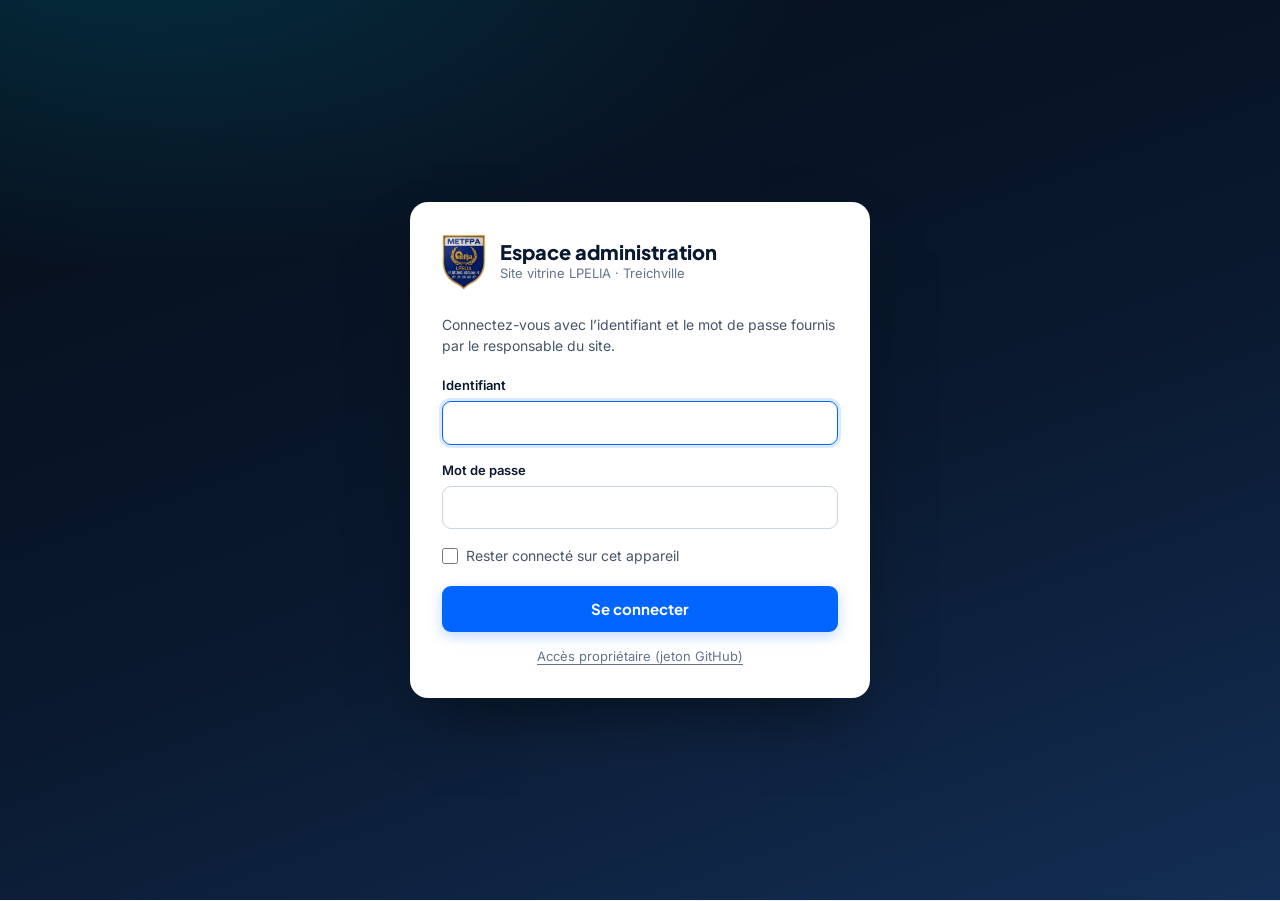
==== commit 26fd51e6: "Espace admin : comptes administrateurs créés par le propriétaire - Connexion des administrateurs par" ====
--- a/admin/index.html
+++ b/admin/index.html
@@ -90,6 +90,28 @@
     .login .btn-primary { width: 100%; height: 46px; font-size: .9375rem; }
     .login-alt { display: block; width: 100%; text-align: center; margin-top: .9rem; font-size: .8125rem; color: var(--muted); text-decoration: underline; text-underline-offset: 3px; }
     .login-alt:hover { color: var(--blue); }
+
+    /* ---------- Comptes administrateurs ---------- */
+    .acc-intro { font-size: .8125rem; color: var(--text-2); background: var(--cyan-50); border-radius: 10px; padding: .7rem .85rem; margin-bottom: .8rem; }
+    .acc-form { padding: .9rem; }
+    .acc-form h4, .acc-list-title { font-family: var(--font-h); font-size: .9rem; color: var(--navy-900); margin-bottom: .75rem; }
+    .acc-pass { display: flex; gap: .5rem; align-items: center; }
+    .acc-pass .input { font-family: ui-monospace, SFMono-Regular, Menlo, monospace; }
+    .acc-list-title { margin: 1.25rem 0 .5rem; }
+    .acc-item { border: 1px solid var(--line); border-radius: var(--radius); background: #fff; padding: .8rem .9rem; margin-bottom: .55rem; }
+    .acc-item.off { background: #f8fafc; }
+    .acc-head { display: flex; align-items: center; gap: .5rem; flex-wrap: wrap; }
+    .acc-head b { font-family: var(--font-h); color: var(--navy-900); }
+    .acc-meta { font-size: .78rem; color: var(--muted); margin-top: .15rem; }
+    .acc-meta code { font-size: .78rem; color: var(--text-2); }
+    .pill { font-size: .7rem; font-weight: 700; border-radius: 99px; padding: .1rem .5rem; }
+    .pill.ok { background: var(--ok-50); color: var(--ok); }
+    .pill.off { background: #f1f5f9; color: var(--muted); }
+    .pill.warn { background: var(--warn-50); color: var(--warn); }
+    .acc-actions { display: flex; flex-wrap: wrap; gap: .25rem; margin-top: .5rem; margin-left: -.65rem; }
+    .acc-empty { font-size: .875rem; color: var(--muted); text-align: center; padding: 1rem; }
+    .cred { background: #f1f5f9; border-radius: 10px; padding: .75rem .85rem; margin-top: .75rem; font-size: .875rem; line-height: 1.7; word-break: break-all; }
+    .cred code { font-family: ui-monospace, SFMono-Regular, Menlo, monospace; font-weight: 700; color: var(--navy-900); }
     details.help { margin-top: 1.25rem; border-top: 1px solid var(--line); padding-top: 1rem; font-size: .8125rem; color: var(--text-2); }
     details.help summary { cursor: pointer; font-weight: 600; color: var(--navy-900); }
     details.help ol { margin: .6rem 0 0 1.1rem; display: grid; gap: .35rem; }
@@ -287,7 +309,7 @@
 
   <!-- ======================= ÉCRAN DE CONNEXION ======================= -->
   <main class="login" id="loginView" hidden>
-    <form class="login-card" id="loginForm" autocomplete="off">
+    <div class="login-card">
       <div class="login-brand">
         <img src="../assets/images/logo_lpelia.png" alt="">
         <div>
@@ -295,9 +317,27 @@
           <p>Site vitrine LPELIA · Treichville</p>
         </div>
       </div>
-      <p class="login-intro">Connectez-vous avec votre jeton GitHub pour modifier les textes, les images et la galerie, puis publier les changements en ligne.</p>
 
       <div class="login-error" id="loginError" hidden></div>
+
+      <!-- Connexion des administrateurs (comptes créés par le propriétaire) -->
+      <form id="userForm" autocomplete="on">
+        <p class="login-intro">Connectez-vous avec l’identifiant et le mot de passe fournis par le responsable du site.</p>
+        <div class="form-row">
+          <label class="label" for="uId">Identifiant</label>
+          <input class="input" id="uId" required autocomplete="username" autocapitalize="none" spellcheck="false">
+        </div>
+        <div class="form-row">
+          <label class="label" for="uPass">Mot de passe</label>
+          <input class="input" id="uPass" type="password" required autocomplete="current-password">
+        </div>
+        <label class="check"><input type="checkbox" id="uRemember"> Rester connecté sur cet appareil</label>
+        <button class="btn btn-primary" type="submit" id="userBtn" style="width:100%">Se connecter</button>
+        <button class="login-alt" type="button" id="ownerToggle">Accès propriétaire (jeton GitHub)</button>
+      </form>
+
+    <form id="loginForm" autocomplete="off" hidden>
+      <p class="login-intro"><b>Accès propriétaire.</b> Connectez-vous avec votre jeton GitHub pour modifier le site et gérer les comptes des administrateurs.</p>
 
       <div class="form-grid">
         <div class="form-row">
@@ -339,7 +379,9 @@
           <li>Générez, copiez le jeton et collez-le ici. Il reste uniquement sur cet appareil.</li>
         </ol>
       </details>
+      <button class="login-alt" type="button" id="userToggle">← Retour à la connexion par identifiant</button>
     </form>
+    </div>
   </main>
 
   <!-- ======================= CHARGEMENT ======================= -->
@@ -389,6 +431,7 @@
           <button class="tab" role="tab" aria-selected="true" data-tab="texts">Textes <span class="count" id="cTexts"></span></button>
           <button class="tab" role="tab" aria-selected="false" data-tab="images">Images <span class="count" id="cImages"></span></button>
           <button class="tab" role="tab" aria-selected="false" data-tab="gallery">Galerie <span class="count" id="cGallery"></span></button>
+          <button class="tab" role="tab" aria-selected="false" data-tab="accounts" id="tabAccounts" hidden>Comptes <span class="count" id="cAccounts"></span></button>
         </div>
 
         <div class="panel" id="panelTexts" role="tabpanel">
@@ -414,6 +457,32 @@
           <div class="gal-toolbar"><span id="galCount"></span><span>Glissez ⋮⋮ pour réordonner</span></div>
           <div id="galleryList"></div>
           <datalist id="catList"></datalist>
+        </div>
+
+        <div class="panel" id="panelAccounts" role="tabpanel" hidden>
+          <p class="acc-intro">Seules les personnes que vous ajoutez ici peuvent entrer dans l’espace admin et publier. Un compte suspendu ou supprimé ne peut plus se connecter (effectif environ 1 minute après l’enregistrement).</p>
+          <form class="group acc-form" id="accForm" autocomplete="off">
+            <h4>Ajouter un administrateur</h4>
+            <div class="form-row">
+              <label class="label" for="accName">Nom complet</label>
+              <input class="input" id="accName" required maxlength="60" placeholder="ex : Awa Koné">
+            </div>
+            <div class="form-row">
+              <label class="label" for="accId">Identifiant</label>
+              <input class="input" id="accId" required maxlength="30" placeholder="ex : awa.kone" autocapitalize="none" spellcheck="false">
+              <p class="hint">3 à 30 caractères : lettres minuscules, chiffres, point, tiret.</p>
+            </div>
+            <div class="form-row">
+              <label class="label" for="accPass">Mot de passe</label>
+              <div class="acc-pass">
+                <input class="input" id="accPass" required minlength="10" spellcheck="false" autocomplete="new-password">
+                <button class="btn btn-ghost btn-sm" type="button" id="accGen">Générer</button>
+              </div>
+              <p class="hint">10 caractères minimum. Vous le transmettrez vous-même à la personne.</p>
+            </div>
+            <button class="btn btn-primary" type="submit" id="accSubmit">Créer le compte</button>
+          </form>
+          <div id="accList"></div>
         </div>
       </section>
 
@@ -550,9 +619,10 @@
         if (!S.auth.branch) S.auth.branch = repo.default_branch || 'main';
         return repo;
       },
-      async readContent() {
+      readContent() { return this.readJson('content.json'); },
+      async readJson(file) {
         try {
-          const f = await this.req(`/contents/${this.path('content.json').split('/').map(encodeURIComponent).join('/')}?ref=${encodeURIComponent(S.auth.branch)}`);
+          const f = await this.req(`/contents/${this.path(file).split('/').map(encodeURIComponent).join('/')}?ref=${encodeURIComponent(S.auth.branch)}`);
           const bin = atob(f.content.replace(/\n/g, ''));
           const bytes = Uint8Array.from(bin, (c) => c.charCodeAt(0));
           return JSON.parse(new TextDecoder().decode(bytes));
@@ -1143,6 +1213,7 @@
       $('#panelTexts').hidden = tab !== 'texts';
       $('#panelImages').hidden = tab !== 'images';
       $('#panelGallery').hidden = tab !== 'gallery';
+      $('#panelAccounts').hidden = tab !== 'accounts';
       if (tab === 'texts') $$('#textGroups details[open] textarea').forEach(autosize);
       $$('.panel:not([hidden]) .illus').forEach((el) => Illus.update(el));
     }
@@ -1268,7 +1339,8 @@
       setStatus('busy', 'Publication…');
       $('#btnPublish').disabled = true;
       try {
-        await GH.commit(files, `Mise à jour du site via l’espace admin (${changesCount()} modification(s))`, (step, i, n) => {
+        if (S.auth.user) await Accounts.assertActive();
+        await GH.commit(files, `Mise à jour du site via l’espace admin (${changesCount()} modification(s)) — par ${Accounts.who()}`, (step, i, n) => {
           if (step === 'prepare') { mark('prepare'); bar(8); }
           if (step === 'upload') { mark('upload', `Envoi des fichiers (${i}/${n})`); bar(10 + Math.round((i / n) * 60)); }
           if (step === 'commit') { mark('commit'); bar(78); }
@@ -1305,6 +1377,7 @@
         $('h3', d).textContent = 'La publication a échoué';
         $('p', d).textContent = err.message + ' Vos modifications sont conservées sur cet appareil.';
         $('#pubActions', d).hidden = false;
+        if (err.revoked) { store.del('lpcms.auth'); $('#pubActions', d).innerHTML = '<button class="btn btn-primary" onclick="location.reload()">Fermer</button>'; }
         setStatus('error', 'Échec de la publication');
         $('#btnPublish').disabled = false;
         setTimeout(refreshStatus, 8000);
@@ -1409,19 +1482,30 @@
       return { owner: '', repo: 'Lpelia' };
     }
 
-    function showLogin(errMsg) {
+    let loginMode = 'user'; // 'user' (identifiant) ou 'owner' (jeton GitHub)
+    function setLoginMode(mode) {
+      loginMode = mode;
+      $('#userForm').hidden = mode !== 'user';
+      $('#loginForm').hidden = mode !== 'owner';
+      (mode === 'owner' ? ($('#ghOwner').value ? $('#ghToken') : $('#ghOwner')) : ($('#uId').value ? $('#uPass') : $('#uId'))).focus();
+    }
+    $('#ownerToggle').addEventListener('click', () => { $('#loginError').hidden = true; setLoginMode('owner'); });
+    $('#userToggle').addEventListener('click', () => { $('#loginError').hidden = true; setLoginMode('user'); });
+
+    function showLogin(errMsg, mode = loginMode) {
       $('#loadingView').hidden = true;
       $('#appView').hidden = true;
       $('#loginView').hidden = false;
       const saved = store.get('lpcms.auth') || {};
       const g = guessRepo();
-      $('#ghOwner').value = saved.owner || g.owner;
-      $('#ghRepo').value = saved.repo || g.repo;
-      $('#ghBranch').value = saved.branch || '';
-      $('#ghDir').value = saved.dir || '';
+      $('#ghOwner').value = (!saved.user && saved.owner) || g.owner;
+      $('#ghRepo').value = (!saved.user && saved.repo) || g.repo;
+      $('#ghBranch').value = (!saved.user && saved.branch) || '';
+      $('#ghDir').value = (!saved.user && saved.dir) || '';
+      $('#uPass').value = '';
       $('#loginError').hidden = !errMsg;
       $('#loginError').textContent = errMsg || '';
-      ($('#ghOwner').value ? $('#ghToken') : $('#ghOwner')).focus();
+      setLoginMode(mode);
     }
 
     $('#loginForm').addEventListener('submit', async (e) => {
@@ -1456,6 +1540,226 @@
       await startApp();
     });
 
+    /* =====================================================================
+       COMPTES ADMINISTRATEURS
+       - Le propriétaire (connecté avec son jeton GitHub) crée les comptes.
+       - admin/comptes.json contient, pour chaque compte, le jeton de
+         publication CHIFFRÉ avec le mot de passe (PBKDF2 + AES-GCM).
+         Aucun mot de passe n'est stocké : sans le bon mot de passe,
+         impossible de récupérer le jeton, donc impossible de publier.
+       - Un compte suspendu ou supprimé est refusé à la connexion,
+         au rechargement de l'admin et au moment de publier.
+       ===================================================================== */
+    const ACC_FILE = 'admin/comptes.json';
+    const B64 = {
+      enc: (buf) => btoa(String.fromCharCode(...new Uint8Array(buf))),
+      dec: (s) => Uint8Array.from(atob(s), (c) => c.charCodeAt(0))
+    };
+    const Accounts = {
+      ITER: 600000,
+      data: null, // contenu de comptes.json (propriétaire uniquement)
+      normId: (s) => String(s || '').trim().toLowerCase(),
+      who() { return S.auth && S.auth.user ? `${S.auth.name} (${S.auth.user})` : 'le propriétaire'; },
+      async key(pass, salt, iter) {
+        const base = await crypto.subtle.importKey('raw', new TextEncoder().encode(pass), 'PBKDF2', false, ['deriveKey']);
+        return crypto.subtle.deriveKey({ name: 'PBKDF2', salt, iterations: iter, hash: 'SHA-256' }, base, { name: 'AES-GCM', length: 256 }, false, ['encrypt', 'decrypt']);
+      },
+      async seal(token, pass) {
+        const salt = crypto.getRandomValues(new Uint8Array(16));
+        const iv = crypto.getRandomValues(new Uint8Array(12));
+        const k = await this.key(pass, salt, this.ITER);
+        const data = await crypto.subtle.encrypt({ name: 'AES-GCM', iv }, k, new TextEncoder().encode(token));
+        return { iter: this.ITER, salt: B64.enc(salt), iv: B64.enc(iv), data: B64.enc(data) };
+      },
+      async open(acc, pass) {
+        const k = await this.key(pass, B64.dec(acc.salt), acc.iter || this.ITER);
+        const out = await crypto.subtle.decrypt({ name: 'AES-GCM', iv: B64.dec(acc.iv) }, k, B64.dec(acc.data));
+        return new TextDecoder().decode(out);
+      },
+      async hint(token) {
+        const h = await crypto.subtle.digest('SHA-256', new TextEncoder().encode(token));
+        return [...new Uint8Array(h)].slice(0, 6).map((b) => b.toString(16).padStart(2, '0')).join('');
+      },
+      genPassword() {
+        const chars = 'abcdefghjkmnpqrstuvwxyzABCDEFGHJKLMNPQRSTUVWXYZ23456789';
+        const r = crypto.getRandomValues(new Uint32Array(12));
+        const s = [...r].map((n) => chars[n % chars.length]).join('');
+        return `${s.slice(0, 4)}-${s.slice(4, 8)}-${s.slice(8)}`;
+      },
+      /** Version publiée sur le site (lue par les administrateurs, sans jeton) */
+      async fetchPublic() {
+        const r = await fetch('comptes.json?t=' + Date.now(), { cache: 'no-store' });
+        if (r.status === 404) return null;
+        if (!r.ok) throw new Error('Impossible de lire la liste des comptes (erreur ' + r.status + ').');
+        return r.json();
+      },
+      /** Vérifie que le compte connecté existe toujours, est actif et utilise le jeton en cours */
+      async assertActive() {
+        let list;
+        try { list = await this.fetchPublic(); } catch { throw new Error('Impossible de vérifier votre compte. Vérifiez votre connexion internet.'); }
+        const acc = list && (list.accounts || []).find((a) => a.id === S.auth.user);
+        if (!acc) throw Object.assign(new Error('Ce compte a été supprimé par le responsable du site.'), { revoked: true });
+        if (acc.active === false) throw Object.assign(new Error('Ce compte est suspendu. Contactez le responsable du site.'), { revoked: true });
+        if (acc.tokenHint && acc.tokenHint !== await this.hint(S.auth.token)) throw Object.assign(new Error('Votre mot de passe a été changé. Reconnectez-vous.'), { revoked: true });
+        return acc;
+      },
+      async load() {
+        this.data = (await GH.readJson(ACC_FILE)) || { version: 1, accounts: [] };
+        this.data.accounts = this.data.accounts || [];
+        this.currentHint = await this.hint(S.auth.token);
+      },
+      async save(message) {
+        const d = this.data;
+        const out = {
+          version: 1,
+          note: 'Comptes de l’espace admin. Ne pas modifier à la main : utilisez l’onglet « Comptes » de /admin/.',
+          owner: S.auth.owner, repo: S.auth.repo, branch: S.auth.branch, dir: S.auth.dir || '',
+          updatedAt: new Date().toISOString(),
+          accounts: d.accounts
+        };
+        await GH.commit([{ path: ACC_FILE, text: JSON.stringify(out, null, 2) + '\n' }], message, () => { });
+        this.data = out;
+      }
+    };
+
+    /* ---------- Connexion d'un administrateur ---------- */
+    $('#userForm').addEventListener('submit', async (e) => {
+      e.preventDefault();
+      const id = Accounts.normId($('#uId').value);
+      const pass = $('#uPass').value;
+      if (!id || !pass) return;
+      const btn = $('#userBtn');
+      btn.disabled = true;
+      btn.textContent = 'Vérification…';
+      const fail = (msg) => { S.auth = null; showLogin(msg, 'user'); };
+      try {
+        let list;
+        try { list = await Accounts.fetchPublic(); } catch (err) { return fail(err.message); }
+        const acc = list && (list.accounts || []).find((a) => a.id === id);
+        if (!list || !(list.accounts || []).length) return fail('Aucun compte administrateur n’a encore été créé.');
+        let token = null;
+        if (acc) { try { token = await Accounts.open(acc, pass); } catch { token = null; } }
+        else await Accounts.key(pass, crypto.getRandomValues(new Uint8Array(16)), Accounts.ITER); // même durée qu'un vrai essai
+        if (!token) return fail('Identifiant ou mot de passe incorrect.');
+        if (acc.active === false) return fail('Ce compte est suspendu. Contactez le responsable du site.');
+        S.auth = { owner: list.owner, repo: list.repo, branch: list.branch || '', dir: list.dir || '', token, user: acc.id, name: acc.name || acc.id };
+        try { await GH.checkRepo(); }
+        catch (err) { return fail(err.status === 401 ? 'L’accès de ce compte n’est plus valide. Demandez un nouveau mot de passe au responsable du site.' : err.message); }
+        store.set('lpcms.auth', S.auth, $('#uRemember').checked);
+        await startApp();
+      } finally {
+        btn.disabled = false;
+        btn.textContent = 'Se connecter';
+      }
+    });
+
+    /* ---------- Gestion des comptes (propriétaire) ---------- */
+    const fmtDate = (iso) => { try { return new Date(iso).toLocaleDateString('fr-FR', { day: 'numeric', month: 'short', year: 'numeric' }); } catch { return ''; } };
+
+    function renderAccounts() {
+      const list = (Accounts.data && Accounts.data.accounts) || [];
+      $('#cAccounts').textContent = list.length;
+      $('#accList').innerHTML = `<div class="acc-list-title">Administrateurs (${list.length})</div>` + (list.length ? list.map((a) => {
+        const stale = a.tokenHint && a.tokenHint !== Accounts.currentHint;
+        const pill = a.active === false ? '<span class="pill off">Suspendu</span>'
+          : stale ? '<span class="pill warn">Mot de passe à renouveler</span>' : '<span class="pill ok">Autorisé</span>';
+        return `<div class="acc-item${a.active === false ? ' off' : ''}" data-id="${esc(a.id)}">
+          <div class="acc-head"><b>${esc(a.name || a.id)}</b>${pill}</div>
+          <div class="acc-meta">Identifiant : <code>${esc(a.id)}</code>${a.createdAt ? ' · créé le ' + esc(fmtDate(a.createdAt)) : ''}</div>
+          ${stale ? '<div class="acc-meta">Votre jeton GitHub a changé depuis : ce compte ne peut plus publier tant que vous ne lui donnez pas un nouveau mot de passe.</div>' : ''}
+          <div class="acc-actions">
+            <button type="button" class="btn btn-quiet btn-sm" data-act="toggle">${a.active === false ? 'Réactiver' : 'Suspendre'}</button>
+            <button type="button" class="btn btn-quiet btn-sm" data-act="reset">Nouveau mot de passe</button>
+            <button type="button" class="btn btn-quiet btn-sm btn-danger" data-act="delete">Supprimer</button>
+          </div>
+        </div>`;
+      }).join('') : '<div class="acc-empty">Aucun administrateur pour l’instant. Créez le premier compte ci-dessus.</div>');
+    }
+
+    async function saveAccounts(message, okMsg) {
+      const before = clone(Accounts.data);
+      setStatus('busy', 'Enregistrement…');
+      try {
+        await Accounts.save(message);
+        toast(okMsg, 'ok', 6000);
+      } catch (err) {
+        Accounts.data = before;
+        toast(err.message, 'err', 7000);
+        throw err;
+      } finally {
+        renderAccounts();
+        refreshStatus();
+      }
+    }
+
+    function showCredentials(name, id, pass, title) {
+      const url = new URL('.', location.href).href;
+      const text = `Espace admin du site LPELIA\nAdresse : ${url}\nIdentifiant : ${id}\nMot de passe : ${pass}`;
+      const d = dialog(`<h3>${esc(title)}</h3>
+        <p>Transmettez ces informations à <b>${esc(name)}</b>. Le mot de passe ne sera plus affiché ensuite.</p>
+        <div class="cred">Adresse : <code>${esc(url)}</code><br>Identifiant : <code>${esc(id)}</code><br>Mot de passe : <code>${esc(pass)}</code></div>
+        <p class="hint">Le compte fonctionne environ 1 minute après l’enregistrement (le temps que le site se mette à jour).</p>
+        <div class="actions"><button class="btn btn-ghost" data-act="copy">Copier</button><button class="btn btn-primary" data-act="close">Terminé</button></div>`);
+      d.addEventListener('click', async (e) => {
+        const act = e.target.closest('[data-act]')?.dataset.act;
+        if (act === 'close') closeDialog();
+        if (act === 'copy') { try { await navigator.clipboard.writeText(text); toast('Copié.', 'ok'); } catch { toast('Copie impossible : sélectionnez le texte.', 'err'); } }
+      });
+    }
+
+    $('#accGen').addEventListener('click', () => { $('#accPass').value = Accounts.genPassword(); });
+
+    $('#accForm').addEventListener('submit', async (e) => {
+      e.preventDefault();
+      const name = $('#accName').value.trim();
+      const id = Accounts.normId($('#accId').value);
+      const pass = $('#accPass').value;
+      if (!/^[a-z0-9][a-z0-9._-]{2,29}$/.test(id)) return toast('Identifiant invalide : 3 à 30 caractères (lettres minuscules, chiffres, point, tiret).', 'err', 6000);
+      if (pass.length < 10) return toast('Le mot de passe doit contenir au moins 10 caractères.', 'err');
+      if (Accounts.data.accounts.some((a) => a.id === id)) return toast('Cet identifiant existe déjà.', 'err');
+      const btn = $('#accSubmit');
+      btn.disabled = true;
+      btn.textContent = 'Création…';
+      try {
+        const entry = { id, name, active: true, createdAt: new Date().toISOString(), tokenHint: Accounts.currentHint, ...(await Accounts.seal(S.auth.token, pass)) };
+        Accounts.data.accounts.push(entry);
+        await saveAccounts(`Espace admin : ajout du compte ${id}`, 'Compte créé.');
+        $('#accForm').reset();
+        showCredentials(name, id, pass, 'Compte créé');
+      } catch { /* message déjà affiché */ } finally {
+        btn.disabled = false;
+        btn.textContent = 'Créer le compte';
+      }
+    });
+
+    $('#accList').addEventListener('click', async (e) => {
+      const act = e.target.closest('[data-act]')?.dataset.act;
+      const id = e.target.closest('.acc-item')?.dataset.id;
+      const acc = Accounts.data.accounts.find((a) => a.id === id);
+      if (!act || !acc) return;
+      const label = acc.name || acc.id;
+      if (act === 'toggle') {
+        const off = acc.active !== false;
+        if (off && !confirm(`Suspendre le compte de ${label} ? Il ne pourra plus se connecter ni publier.`)) return;
+        acc.active = !off;
+        try { await saveAccounts(`Espace admin : ${off ? 'suspension' : 'réactivation'} du compte ${id}`, off ? 'Compte suspendu.' : 'Compte réactivé.'); } catch { }
+      }
+      if (act === 'delete') {
+        if (!confirm(`Supprimer définitivement le compte de ${label} ?`)) return;
+        Accounts.data.accounts = Accounts.data.accounts.filter((a) => a.id !== id);
+        try { await saveAccounts(`Espace admin : suppression du compte ${id}`, 'Compte supprimé.'); } catch { }
+      }
+      if (act === 'reset') {
+        const pass = Accounts.genPassword();
+        if (!confirm(`Donner un nouveau mot de passe à ${label} ? L’ancien ne fonctionnera plus.`)) return;
+        Object.assign(acc, { tokenHint: Accounts.currentHint }, await Accounts.seal(S.auth.token, pass));
+        try {
+          await saveAccounts(`Espace admin : nouveau mot de passe pour ${id}`, 'Mot de passe changé.');
+          showCredentials(label, id, pass, 'Nouveau mot de passe');
+        } catch { }
+      }
+    });
+
     async function loadContent(discardDraft) {
       const published = await readPublished();
       S.base = normalize(published);
@@ -1490,12 +1794,19 @@
           S.map = r.ok ? await r.json() : null;
         } catch { S.map = null; }
         await loadContent(false);
+        const isOwner = !S.auth.offline && !S.auth.user;
+        $('#tabAccounts').hidden = !isOwner;
+        if (isOwner) {
+          try { await Accounts.load(); renderAccounts(); }
+          catch (err) { Accounts.data = null; $('#tabAccounts').hidden = true; toast('Comptes administrateurs indisponibles : ' + err.message, 'err', 7000); }
+        }
       } catch (err) {
         if (!S.auth.offline && (err.status === 401 || err.status === 403 || err.status === 404)) { S.auth = null; return showLogin(err.message); }
         $('#loadingView').innerHTML = `<div style="text-align:center;max-width:420px;padding:1rem"><b>Impossible de charger le site.</b><br><span style="font-size:.875rem">${esc(err.message)}. Ouvrez l’admin depuis le site en ligne (ou un serveur local), pas en double-cliquant sur le fichier.</span></div>`;
         return;
       }
-      $('#repoLabel').textContent = S.auth.offline ? 'Mode export manuel (sans GitHub)' : `${S.auth.owner}/${S.auth.repo} · ${S.auth.branch}`;
+      $('#repoLabel').textContent = S.auth.offline ? 'Mode export manuel (sans GitHub)'
+        : S.auth.user ? `Connecté : ${S.auth.name}` : `Propriétaire · ${S.auth.owner}/${S.auth.repo} · ${S.auth.branch}`;
       $('#menuInfo').textContent = S.auth.offline ? 'Les changements sont enregistrés dans un fichier à télécharger.' : `Publication vers ${S.auth.owner}/${S.auth.repo}`;
       $('#btnPublishLabel').textContent = S.auth.offline ? 'Exporter' : 'Publier';
       $('#mLogout').textContent = S.auth.offline ? 'Quitter le mode export' : 'Se déconnecter';
@@ -1509,8 +1820,15 @@
       const saved = store.get('lpcms.auth');
       if (saved && saved.token) {
         S.auth = saved;
-        try { await GH.checkRepo(); await startApp(); }
-        catch (err) { S.auth = null; showLogin(err.status === 401 ? 'Votre session a expiré. Collez un nouveau jeton.' : err.message); }
+        try {
+          if (saved.user) await Accounts.assertActive();
+          await GH.checkRepo();
+          await startApp();
+        } catch (err) {
+          S.auth = null;
+          if (err.revoked || err.status === 401) store.del('lpcms.auth');
+          showLogin(err.status === 401 ? (saved.user ? 'L’accès de ce compte n’est plus valide. Demandez un nouveau mot de passe au responsable du site.' : 'Votre session a expiré. Collez un nouveau jeton.') : err.message, saved.user ? 'user' : 'owner');
+        }
       } else showLogin();
     })();
   </script>
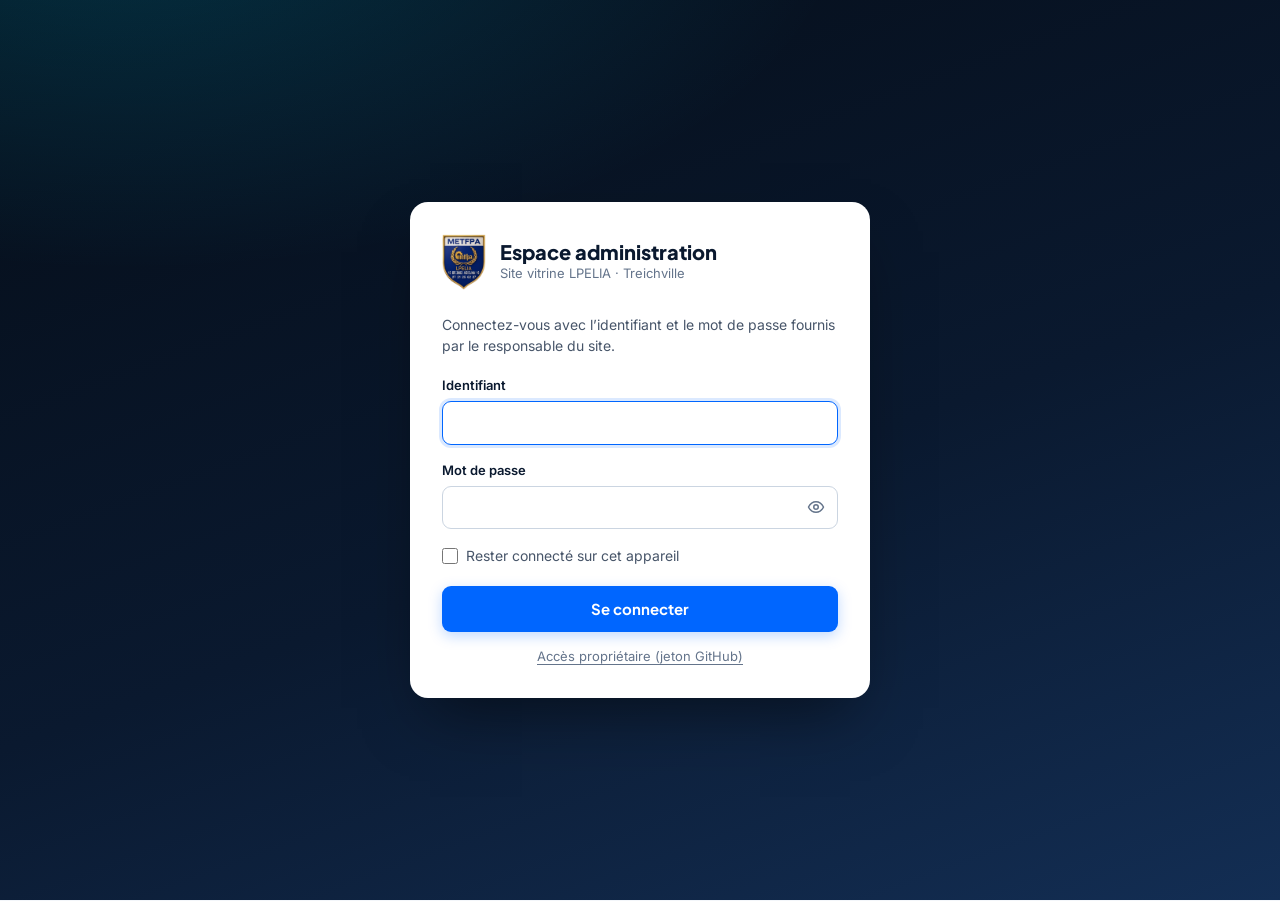
==== commit c1254232: "Espace admin : bouton « œil » pour afficher ou masquer le mot de passe Ajouté sur le champ mot de pa" ====
--- a/admin/index.html
+++ b/admin/index.html
@@ -91,6 +91,13 @@
     .login-alt { display: block; width: 100%; text-align: center; margin-top: .9rem; font-size: .8125rem; color: var(--muted); text-decoration: underline; text-underline-offset: 3px; }
     .login-alt:hover { color: var(--blue); }
 
+    /* ---------- Afficher / masquer le mot de passe ---------- */
+    .pw-wrap { position: relative; }
+    .pw-wrap .input { padding-right: 2.75rem; }
+    .pw-eye { position: absolute; right: 4px; top: 50%; transform: translateY(-50%); width: 36px; height: 36px; display: grid; place-items: center; border-radius: 7px; color: var(--muted); }
+    .pw-eye:hover { color: var(--blue); background: #f1f5f9; }
+    .pw-eye:focus-visible { outline: 2px solid var(--blue); outline-offset: 1px; }
+
     /* ---------- Comptes administrateurs ---------- */
     .acc-intro { font-size: .8125rem; color: var(--text-2); background: var(--cyan-50); border-radius: 10px; padding: .7rem .85rem; margin-bottom: .8rem; }
     .acc-form { padding: .9rem; }
@@ -329,7 +336,7 @@
         </div>
         <div class="form-row">
           <label class="label" for="uPass">Mot de passe</label>
-          <input class="input" id="uPass" type="password" required autocomplete="current-password">
+          <div class="pw-wrap"><input class="input" id="uPass" type="password" required autocomplete="current-password"></div>
         </div>
         <label class="check"><input type="checkbox" id="uRemember"> Rester connecté sur cet appareil</label>
         <button class="btn btn-primary" type="submit" id="userBtn" style="width:100%">Se connecter</button>
@@ -351,7 +358,7 @@
       </div>
       <div class="form-row">
         <label class="label" for="ghToken">Jeton d’accès (token)</label>
-        <input class="input" id="ghToken" type="password" required placeholder="github_pat_…" spellcheck="false" autocomplete="current-password">
+        <div class="pw-wrap"><input class="input" id="ghToken" type="password" required placeholder="github_pat_…" spellcheck="false" autocomplete="current-password"></div>
       </div>
       <details class="more-settings">
         <summary>Réglages avancés</summary>
@@ -1489,7 +1496,28 @@
       $('#loginForm').hidden = mode !== 'owner';
       (mode === 'owner' ? ($('#ghOwner').value ? $('#ghToken') : $('#ghOwner')) : ($('#uId').value ? $('#uPass') : $('#uId'))).focus();
     }
-    $('#ownerToggle').addEventListener('click', () => { $('#loginError').hidden = true; setLoginMode('owner'); });
+    /* Bouton « œil » : afficher / masquer le mot de passe ou le jeton */
+    const EYE_OPEN = '<svg width="18" height="18" viewBox="0 0 24 24" fill="none" stroke="currentColor" stroke-width="2" stroke-linecap="round" stroke-linejoin="round" aria-hidden="true"><path d="M2 12s3.5-7 10-7 10 7 10 7-3.5 7-10 7S2 12 2 12z"/><circle cx="12" cy="12" r="3"/></svg>';
+    const EYE_SHUT = '<svg width="18" height="18" viewBox="0 0 24 24" fill="none" stroke="currentColor" stroke-width="2" stroke-linecap="round" stroke-linejoin="round" aria-hidden="true"><path d="M17.9 17.9A10.4 10.4 0 0 1 12 19c-6.5 0-10-7-10-7a18 18 0 0 1 5.1-5.9M9.9 5.2A9.6 9.6 0 0 1 12 5c6.5 0 10 7 10 7a18.2 18.2 0 0 1-2.2 3.2M14.1 14.1a3 3 0 1 1-4.2-4.2M2 2l20 20"/></svg>';
+    function setPwVisible(input, show) {
+      input.type = show ? 'text' : 'password';
+      const b = input.parentElement.querySelector('.pw-eye');
+      b.innerHTML = show ? EYE_SHUT : EYE_OPEN;
+      b.setAttribute('aria-label', show ? 'Masquer' : 'Afficher');
+      b.title = show ? 'Masquer' : 'Afficher';
+      b.setAttribute('aria-pressed', String(show));
+    }
+    $$('.pw-wrap').forEach((w) => {
+      const input = $('input', w);
+      const b = document.createElement('button');
+      b.type = 'button';
+      b.className = 'pw-eye';
+      w.appendChild(b);
+      setPwVisible(input, false);
+      b.addEventListener('click', () => { setPwVisible(input, input.type === 'password'); input.focus(); });
+    });
+
+    $('#ownerToggle').addEventListener('click',() => { $('#loginError').hidden = true; setLoginMode('owner'); });
     $('#userToggle').addEventListener('click', () => { $('#loginError').hidden = true; setLoginMode('user'); });
 
     function showLogin(errMsg, mode = loginMode) {
@@ -1503,6 +1531,7 @@
       $('#ghBranch').value = (!saved.user && saved.branch) || '';
       $('#ghDir').value = (!saved.user && saved.dir) || '';
       $('#uPass').value = '';
+      $$('.pw-wrap input').forEach((i) => setPwVisible(i, false));
       $('#loginError').hidden = !errMsg;
       $('#loginError').textContent = errMsg || '';
       setLoginMode(mode);
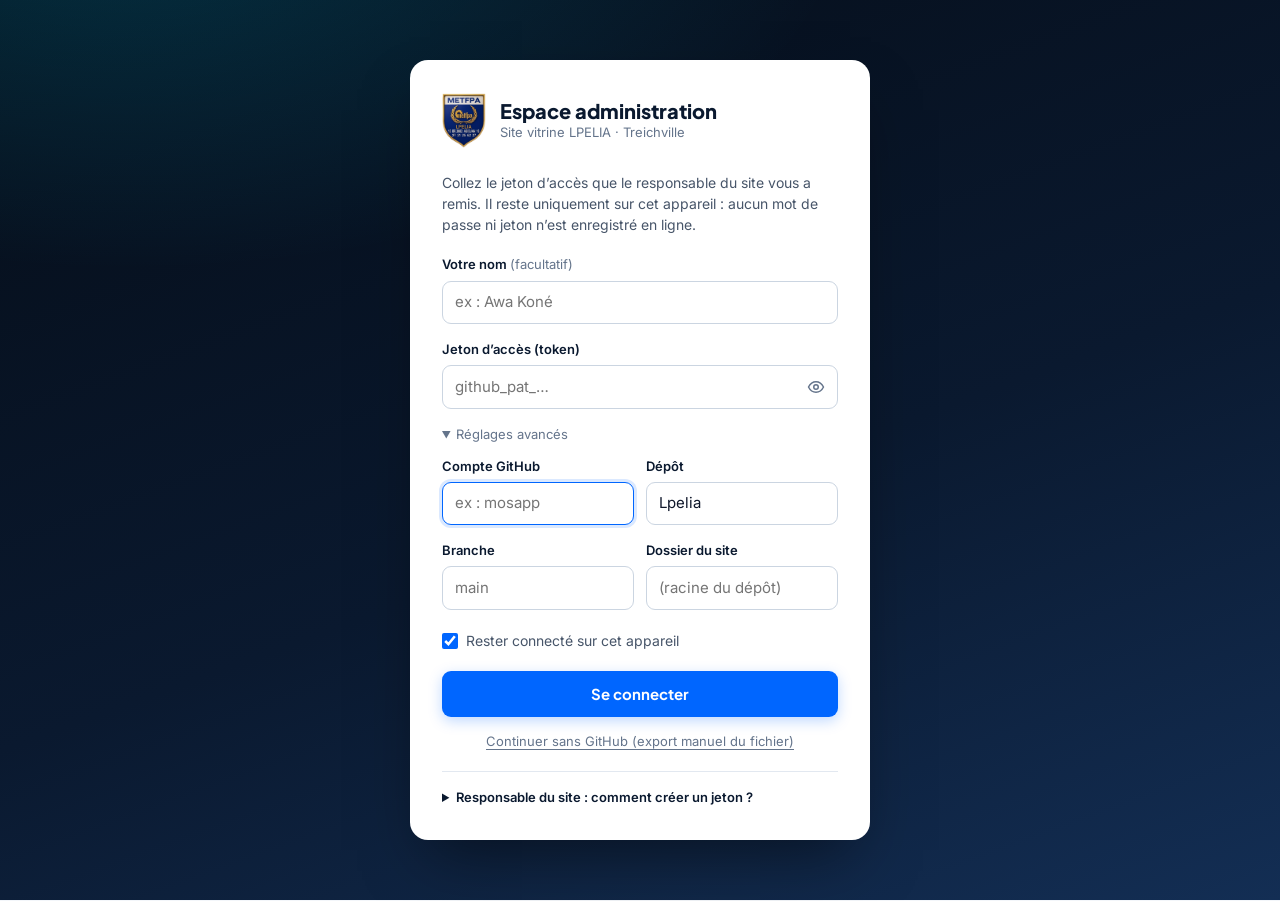
==== commit c4ec4ec4: "Espace admin : connexion par jeton sur l'appareil, suppression de comptes.json Plus aucun jeton, mêm" ====
--- a/admin/index.html
+++ b/admin/index.html
@@ -98,27 +98,6 @@
     .pw-eye:hover { color: var(--blue); background: #f1f5f9; }
     .pw-eye:focus-visible { outline: 2px solid var(--blue); outline-offset: 1px; }
 
-    /* ---------- Comptes administrateurs ---------- */
-    .acc-intro { font-size: .8125rem; color: var(--text-2); background: var(--cyan-50); border-radius: 10px; padding: .7rem .85rem; margin-bottom: .8rem; }
-    .acc-form { padding: .9rem; }
-    .acc-form h4, .acc-list-title { font-family: var(--font-h); font-size: .9rem; color: var(--navy-900); margin-bottom: .75rem; }
-    .acc-pass { display: flex; gap: .5rem; align-items: center; }
-    .acc-pass .input { font-family: ui-monospace, SFMono-Regular, Menlo, monospace; }
-    .acc-list-title { margin: 1.25rem 0 .5rem; }
-    .acc-item { border: 1px solid var(--line); border-radius: var(--radius); background: #fff; padding: .8rem .9rem; margin-bottom: .55rem; }
-    .acc-item.off { background: #f8fafc; }
-    .acc-head { display: flex; align-items: center; gap: .5rem; flex-wrap: wrap; }
-    .acc-head b { font-family: var(--font-h); color: var(--navy-900); }
-    .acc-meta { font-size: .78rem; color: var(--muted); margin-top: .15rem; }
-    .acc-meta code { font-size: .78rem; color: var(--text-2); }
-    .pill { font-size: .7rem; font-weight: 700; border-radius: 99px; padding: .1rem .5rem; }
-    .pill.ok { background: var(--ok-50); color: var(--ok); }
-    .pill.off { background: #f1f5f9; color: var(--muted); }
-    .pill.warn { background: var(--warn-50); color: var(--warn); }
-    .acc-actions { display: flex; flex-wrap: wrap; gap: .25rem; margin-top: .5rem; margin-left: -.65rem; }
-    .acc-empty { font-size: .875rem; color: var(--muted); text-align: center; padding: 1rem; }
-    .cred { background: #f1f5f9; border-radius: 10px; padding: .75rem .85rem; margin-top: .75rem; font-size: .875rem; line-height: 1.7; word-break: break-all; }
-    .cred code { font-family: ui-monospace, SFMono-Regular, Menlo, monospace; font-weight: 700; color: var(--navy-900); }
     details.help { margin-top: 1.25rem; border-top: 1px solid var(--line); padding-top: 1rem; font-size: .8125rem; color: var(--text-2); }
     details.help summary { cursor: pointer; font-weight: 600; color: var(--navy-900); }
     details.help ol { margin: .6rem 0 0 1.1rem; display: grid; gap: .35rem; }
@@ -327,67 +306,57 @@
 
       <div class="login-error" id="loginError" hidden></div>
 
-      <!-- Connexion des administrateurs (comptes créés par le propriétaire) -->
-      <form id="userForm" autocomplete="on">
-        <p class="login-intro">Connectez-vous avec l’identifiant et le mot de passe fournis par le responsable du site.</p>
+      <!-- Connexion par jeton GitHub : le jeton reste sur cet appareil, rien n'est stocké en ligne -->
+      <form id="loginForm" autocomplete="off">
+        <p class="login-intro">Collez le jeton d’accès que le responsable du site vous a remis. Il reste uniquement sur cet appareil : aucun mot de passe ni jeton n’est enregistré en ligne.</p>
+
         <div class="form-row">
-          <label class="label" for="uId">Identifiant</label>
-          <input class="input" id="uId" required autocomplete="username" autocapitalize="none" spellcheck="false">
+          <label class="label" for="ghName">Votre nom <span style="font-weight:400;color:var(--muted)">(facultatif)</span></label>
+          <input class="input" id="ghName" maxlength="60" placeholder="ex : Awa Koné" autocomplete="name">
         </div>
         <div class="form-row">
-          <label class="label" for="uPass">Mot de passe</label>
-          <div class="pw-wrap"><input class="input" id="uPass" type="password" required autocomplete="current-password"></div>
+          <label class="label" for="ghToken">Jeton d’accès (token)</label>
+          <div class="pw-wrap"><input class="input" id="ghToken" type="password" required placeholder="github_pat_…" spellcheck="false" autocomplete="current-password"></div>
         </div>
-        <label class="check"><input type="checkbox" id="uRemember"> Rester connecté sur cet appareil</label>
-        <button class="btn btn-primary" type="submit" id="userBtn" style="width:100%">Se connecter</button>
-        <button class="login-alt" type="button" id="ownerToggle">Accès propriétaire (jeton GitHub)</button>
+        <details class="more-settings" id="advSettings">
+          <summary>Réglages avancés</summary>
+          <div class="form-grid">
+            <div class="form-row">
+              <label class="label" for="ghOwner">Compte GitHub</label>
+              <input class="input" id="ghOwner" required placeholder="ex : mosapp" spellcheck="false">
+            </div>
+            <div class="form-row">
+              <label class="label" for="ghRepo">Dépôt</label>
+              <input class="input" id="ghRepo" required placeholder="Lpelia" spellcheck="false">
+            </div>
+          </div>
+          <div class="form-grid">
+            <div class="form-row">
+              <label class="label" for="ghBranch">Branche</label>
+              <input class="input" id="ghBranch" placeholder="main" spellcheck="false">
+            </div>
+            <div class="form-row">
+              <label class="label" for="ghDir">Dossier du site</label>
+              <input class="input" id="ghDir" placeholder="(racine du dépôt)" spellcheck="false">
+            </div>
+          </div>
+        </details>
+        <label class="check"><input type="checkbox" id="ghRemember" checked> Rester connecté sur cet appareil</label>
+        <button class="btn btn-primary" type="submit" id="loginBtn">Se connecter</button>
+        <button class="login-alt" type="button" id="offlineBtn">Continuer sans GitHub (export manuel du fichier)</button>
+
+        <details class="help">
+          <summary>Responsable du site : comment créer un jeton ?</summary>
+          <ol>
+            <li>Sur GitHub : <b>Settings → Developer settings → Personal access tokens → Fine-grained tokens</b> (<a href="https://github.com/settings/personal-access-tokens/new" target="_blank" rel="noopener">lien direct</a>).</li>
+            <li>Nommez-le d’après la personne (ex : « Admin — Awa Koné ») et choisissez une <b>date d’expiration</b>.</li>
+            <li><b>Repository access</b> : « Only select repositories » → uniquement le dépôt du site.</li>
+            <li><b>Permissions → Contents</b> : <code>Read and write</code>. Rien d’autre.</li>
+            <li>Générez le jeton et remettez-le à la personne en main propre (pas sur un groupe). Elle le colle ici une seule fois.</li>
+            <li>Pour retirer l’accès à quelqu’un : supprimez son jeton sur GitHub. Il ne pourra plus publier.</li>
+          </ol>
+        </details>
       </form>
-
-    <form id="loginForm" autocomplete="off" hidden>
-      <p class="login-intro"><b>Accès propriétaire.</b> Connectez-vous avec votre jeton GitHub pour modifier le site et gérer les comptes des administrateurs.</p>
-
-      <div class="form-grid">
-        <div class="form-row">
-          <label class="label" for="ghOwner">Compte GitHub</label>
-          <input class="input" id="ghOwner" required placeholder="ex : mosa-corp" spellcheck="false">
-        </div>
-        <div class="form-row">
-          <label class="label" for="ghRepo">Dépôt</label>
-          <input class="input" id="ghRepo" required placeholder="Lpelia" spellcheck="false">
-        </div>
-      </div>
-      <div class="form-row">
-        <label class="label" for="ghToken">Jeton d’accès (token)</label>
-        <div class="pw-wrap"><input class="input" id="ghToken" type="password" required placeholder="github_pat_…" spellcheck="false" autocomplete="current-password"></div>
-      </div>
-      <details class="more-settings">
-        <summary>Réglages avancés</summary>
-        <div class="form-grid">
-          <div class="form-row">
-            <label class="label" for="ghBranch">Branche</label>
-            <input class="input" id="ghBranch" placeholder="main" spellcheck="false">
-          </div>
-          <div class="form-row">
-            <label class="label" for="ghDir">Dossier du site</label>
-            <input class="input" id="ghDir" placeholder="(racine du dépôt)" spellcheck="false">
-          </div>
-        </div>
-      </details>
-      <label class="check"><input type="checkbox" id="ghRemember" checked> Rester connecté sur cet appareil</label>
-      <button class="btn btn-primary" type="submit" id="loginBtn">Se connecter</button>
-      <button class="login-alt" type="button" id="offlineBtn">Continuer sans GitHub (export manuel du fichier)</button>
-
-      <details class="help">
-        <summary>Comment obtenir un jeton GitHub ?</summary>
-        <ol>
-          <li>Sur GitHub : <b>Settings → Developer settings → Personal access tokens → Fine-grained tokens</b> (<a href="https://github.com/settings/personal-access-tokens/new" target="_blank" rel="noopener">lien direct</a>).</li>
-          <li><b>Repository access</b> : « Only select repositories » → choisissez le dépôt du site.</li>
-          <li><b>Permissions → Contents</b> : <code>Read and write</code>.</li>
-          <li>Générez, copiez le jeton et collez-le ici. Il reste uniquement sur cet appareil.</li>
-        </ol>
-      </details>
-      <button class="login-alt" type="button" id="userToggle">← Retour à la connexion par identifiant</button>
-    </form>
     </div>
   </main>
 
@@ -438,7 +407,6 @@
           <button class="tab" role="tab" aria-selected="true" data-tab="texts">Textes <span class="count" id="cTexts"></span></button>
           <button class="tab" role="tab" aria-selected="false" data-tab="images">Images <span class="count" id="cImages"></span></button>
           <button class="tab" role="tab" aria-selected="false" data-tab="gallery">Galerie <span class="count" id="cGallery"></span></button>
-          <button class="tab" role="tab" aria-selected="false" data-tab="accounts" id="tabAccounts" hidden>Comptes <span class="count" id="cAccounts"></span></button>
         </div>
 
         <div class="panel" id="panelTexts" role="tabpanel">
@@ -466,31 +434,6 @@
           <datalist id="catList"></datalist>
         </div>
 
-        <div class="panel" id="panelAccounts" role="tabpanel" hidden>
-          <p class="acc-intro">Seules les personnes que vous ajoutez ici peuvent entrer dans l’espace admin et publier. Un compte suspendu ou supprimé ne peut plus se connecter (effectif environ 1 minute après l’enregistrement).</p>
-          <form class="group acc-form" id="accForm" autocomplete="off">
-            <h4>Ajouter un administrateur</h4>
-            <div class="form-row">
-              <label class="label" for="accName">Nom complet</label>
-              <input class="input" id="accName" required maxlength="60" placeholder="ex : Awa Koné">
-            </div>
-            <div class="form-row">
-              <label class="label" for="accId">Identifiant</label>
-              <input class="input" id="accId" required maxlength="30" placeholder="ex : awa.kone" autocapitalize="none" spellcheck="false">
-              <p class="hint">3 à 30 caractères : lettres minuscules, chiffres, point, tiret.</p>
-            </div>
-            <div class="form-row">
-              <label class="label" for="accPass">Mot de passe</label>
-              <div class="acc-pass">
-                <input class="input" id="accPass" required minlength="10" spellcheck="false" autocomplete="new-password">
-                <button class="btn btn-ghost btn-sm" type="button" id="accGen">Générer</button>
-              </div>
-              <p class="hint">10 caractères minimum. Vous le transmettrez vous-même à la personne.</p>
-            </div>
-            <button class="btn btn-primary" type="submit" id="accSubmit">Créer le compte</button>
-          </form>
-          <div id="accList"></div>
-        </div>
       </section>
 
       <!-- Aperçu en direct -->
@@ -1220,7 +1163,6 @@
       $('#panelTexts').hidden = tab !== 'texts';
       $('#panelImages').hidden = tab !== 'images';
       $('#panelGallery').hidden = tab !== 'gallery';
-      $('#panelAccounts').hidden = tab !== 'accounts';
       if (tab === 'texts') $$('#textGroups details[open] textarea').forEach(autosize);
       $$('.panel:not([hidden]) .illus').forEach((el) => Illus.update(el));
     }
@@ -1346,8 +1288,7 @@
       setStatus('busy', 'Publication…');
       $('#btnPublish').disabled = true;
       try {
-        if (S.auth.user) await Accounts.assertActive();
-        await GH.commit(files, `Mise à jour du site via l’espace admin (${changesCount()} modification(s)) — par ${Accounts.who()}`, (step, i, n) => {
+        await GH.commit(files, `Mise à jour du site via l’espace admin (${changesCount()} modification(s)) — par ${whoAmI()}`, (step, i, n) => {
           if (step === 'prepare') { mark('prepare'); bar(8); }
           if (step === 'upload') { mark('upload', `Envoi des fichiers (${i}/${n})`); bar(10 + Math.round((i / n) * 60)); }
           if (step === 'commit') { mark('commit'); bar(78); }
@@ -1489,12 +1430,9 @@
       return { owner: '', repo: 'Lpelia' };
     }
 
-    let loginMode = 'user'; // 'user' (identifiant) ou 'owner' (jeton GitHub)
-    function setLoginMode(mode) {
-      loginMode = mode;
-      $('#userForm').hidden = mode !== 'user';
-      $('#loginForm').hidden = mode !== 'owner';
-      (mode === 'owner' ? ($('#ghOwner').value ? $('#ghToken') : $('#ghOwner')) : ($('#uId').value ? $('#uPass') : $('#uId'))).focus();
+    /** Nom affiché dans l'historique des publications */
+    function whoAmI() {
+      return (S.auth && S.auth.name) || (S.auth && S.auth.owner) || 'l’espace admin';
     }
     /* Bouton « œil » : afficher / masquer le mot de passe ou le jeton */
     const EYE_OPEN = '<svg width="18" height="18" viewBox="0 0 24 24" fill="none" stroke="currentColor" stroke-width="2" stroke-linecap="round" stroke-linejoin="round" aria-hidden="true"><path d="M2 12s3.5-7 10-7 10 7 10 7-3.5 7-10 7S2 12 2 12z"/><circle cx="12" cy="12" r="3"/></svg>';
@@ -1517,36 +1455,41 @@
       b.addEventListener('click', () => { setPwVisible(input, input.type === 'password'); input.focus(); });
     });
 
-    $('#ownerToggle').addEventListener('click',() => { $('#loginError').hidden = true; setLoginMode('owner'); });
-    $('#userToggle').addEventListener('click', () => { $('#loginError').hidden = true; setLoginMode('user'); });
-
-    function showLogin(errMsg, mode = loginMode) {
+    function showLogin(errMsg) {
       $('#loadingView').hidden = true;
       $('#appView').hidden = true;
       $('#loginView').hidden = false;
       const saved = store.get('lpcms.auth') || {};
       const g = guessRepo();
-      $('#ghOwner').value = (!saved.user && saved.owner) || g.owner;
-      $('#ghRepo').value = (!saved.user && saved.repo) || g.repo;
-      $('#ghBranch').value = (!saved.user && saved.branch) || '';
-      $('#ghDir').value = (!saved.user && saved.dir) || '';
-      $('#uPass').value = '';
+      // On garde ce que la personne vient de saisir (ex. après un jeton refusé)
+      const keep = (id, fallback) => { $(id).value = $(id).value.trim() || fallback || ''; };
+      keep('#ghName', saved.name);
+      keep('#ghOwner', saved.owner || g.owner);
+      keep('#ghRepo', saved.repo || g.repo);
+      keep('#ghBranch', saved.branch);
+      keep('#ghDir', saved.dir);
+      $('#ghToken').value = '';
       $$('.pw-wrap input').forEach((i) => setPwVisible(i, false));
       $('#loginError').hidden = !errMsg;
       $('#loginError').textContent = errMsg || '';
-      setLoginMode(mode);
+      // Compte ou dépôt inconnus (site hors github.io) : on ouvre les réglages avancés
+      const missing = !$('#ghOwner').value || !$('#ghRepo').value;
+      $('#advSettings').open = missing;
+      (missing ? $('#ghOwner') : $('#ghToken')).focus();
     }
 
     $('#loginForm').addEventListener('submit', async (e) => {
       e.preventDefault();
       const auth = {
+        name: $('#ghName').value.trim(),
         owner: $('#ghOwner').value.trim(),
         repo: $('#ghRepo').value.trim().replace(/\.git$/, ''),
         branch: $('#ghBranch').value.trim(),
         dir: $('#ghDir').value.trim().replace(/^\/+|\/+$/g, ''),
         token: $('#ghToken').value.trim()
       };
-      if (!auth.owner || !auth.repo || !auth.token) return;
+      if (!auth.owner || !auth.repo) { $('#advSettings').open = true; $('#ghOwner').focus(); return; }
+      if (!auth.token) return;
       const btn = $('#loginBtn');
       btn.disabled = true;
       btn.textContent = 'Vérification…';
@@ -1567,226 +1510,6 @@
     $('#offlineBtn').addEventListener('click', async () => {
       S.auth = { offline: true };
       await startApp();
-    });
-
-    /* =====================================================================
-       COMPTES ADMINISTRATEURS
-       - Le propriétaire (connecté avec son jeton GitHub) crée les comptes.
-       - admin/comptes.json contient, pour chaque compte, le jeton de
-         publication CHIFFRÉ avec le mot de passe (PBKDF2 + AES-GCM).
-         Aucun mot de passe n'est stocké : sans le bon mot de passe,
-         impossible de récupérer le jeton, donc impossible de publier.
-       - Un compte suspendu ou supprimé est refusé à la connexion,
-         au rechargement de l'admin et au moment de publier.
-       ===================================================================== */
-    const ACC_FILE = 'admin/comptes.json';
-    const B64 = {
-      enc: (buf) => btoa(String.fromCharCode(...new Uint8Array(buf))),
-      dec: (s) => Uint8Array.from(atob(s), (c) => c.charCodeAt(0))
-    };
-    const Accounts = {
-      ITER: 600000,
-      data: null, // contenu de comptes.json (propriétaire uniquement)
-      normId: (s) => String(s || '').trim().toLowerCase(),
-      who() { return S.auth && S.auth.user ? `${S.auth.name} (${S.auth.user})` : 'le propriétaire'; },
-      async key(pass, salt, iter) {
-        const base = await crypto.subtle.importKey('raw', new TextEncoder().encode(pass), 'PBKDF2', false, ['deriveKey']);
-        return crypto.subtle.deriveKey({ name: 'PBKDF2', salt, iterations: iter, hash: 'SHA-256' }, base, { name: 'AES-GCM', length: 256 }, false, ['encrypt', 'decrypt']);
-      },
-      async seal(token, pass) {
-        const salt = crypto.getRandomValues(new Uint8Array(16));
-        const iv = crypto.getRandomValues(new Uint8Array(12));
-        const k = await this.key(pass, salt, this.ITER);
-        const data = await crypto.subtle.encrypt({ name: 'AES-GCM', iv }, k, new TextEncoder().encode(token));
-        return { iter: this.ITER, salt: B64.enc(salt), iv: B64.enc(iv), data: B64.enc(data) };
-      },
-      async open(acc, pass) {
-        const k = await this.key(pass, B64.dec(acc.salt), acc.iter || this.ITER);
-        const out = await crypto.subtle.decrypt({ name: 'AES-GCM', iv: B64.dec(acc.iv) }, k, B64.dec(acc.data));
-        return new TextDecoder().decode(out);
-      },
-      async hint(token) {
-        const h = await crypto.subtle.digest('SHA-256', new TextEncoder().encode(token));
-        return [...new Uint8Array(h)].slice(0, 6).map((b) => b.toString(16).padStart(2, '0')).join('');
-      },
-      genPassword() {
-        const chars = 'abcdefghjkmnpqrstuvwxyzABCDEFGHJKLMNPQRSTUVWXYZ23456789';
-        const r = crypto.getRandomValues(new Uint32Array(12));
-        const s = [...r].map((n) => chars[n % chars.length]).join('');
-        return `${s.slice(0, 4)}-${s.slice(4, 8)}-${s.slice(8)}`;
-      },
-      /** Version publiée sur le site (lue par les administrateurs, sans jeton) */
-      async fetchPublic() {
-        const r = await fetch('comptes.json?t=' + Date.now(), { cache: 'no-store' });
-        if (r.status === 404) return null;
-        if (!r.ok) throw new Error('Impossible de lire la liste des comptes (erreur ' + r.status + ').');
-        return r.json();
-      },
-      /** Vérifie que le compte connecté existe toujours, est actif et utilise le jeton en cours */
-      async assertActive() {
-        let list;
-        try { list = await this.fetchPublic(); } catch { throw new Error('Impossible de vérifier votre compte. Vérifiez votre connexion internet.'); }
-        const acc = list && (list.accounts || []).find((a) => a.id === S.auth.user);
-        if (!acc) throw Object.assign(new Error('Ce compte a été supprimé par le responsable du site.'), { revoked: true });
-        if (acc.active === false) throw Object.assign(new Error('Ce compte est suspendu. Contactez le responsable du site.'), { revoked: true });
-        if (acc.tokenHint && acc.tokenHint !== await this.hint(S.auth.token)) throw Object.assign(new Error('Votre mot de passe a été changé. Reconnectez-vous.'), { revoked: true });
-        return acc;
-      },
-      async load() {
-        this.data = (await GH.readJson(ACC_FILE)) || { version: 1, accounts: [] };
-        this.data.accounts = this.data.accounts || [];
-        this.currentHint = await this.hint(S.auth.token);
-      },
-      async save(message) {
-        const d = this.data;
-        const out = {
-          version: 1,
-          note: 'Comptes de l’espace admin. Ne pas modifier à la main : utilisez l’onglet « Comptes » de /admin/.',
-          owner: S.auth.owner, repo: S.auth.repo, branch: S.auth.branch, dir: S.auth.dir || '',
-          updatedAt: new Date().toISOString(),
-          accounts: d.accounts
-        };
-        await GH.commit([{ path: ACC_FILE, text: JSON.stringify(out, null, 2) + '\n' }], message, () => { });
-        this.data = out;
-      }
-    };
-
-    /* ---------- Connexion d'un administrateur ---------- */
-    $('#userForm').addEventListener('submit', async (e) => {
-      e.preventDefault();
-      const id = Accounts.normId($('#uId').value);
-      const pass = $('#uPass').value;
-      if (!id || !pass) return;
-      const btn = $('#userBtn');
-      btn.disabled = true;
-      btn.textContent = 'Vérification…';
-      const fail = (msg) => { S.auth = null; showLogin(msg, 'user'); };
-      try {
-        let list;
-        try { list = await Accounts.fetchPublic(); } catch (err) { return fail(err.message); }
-        const acc = list && (list.accounts || []).find((a) => a.id === id);
-        if (!list || !(list.accounts || []).length) return fail('Aucun compte administrateur n’a encore été créé.');
-        let token = null;
-        if (acc) { try { token = await Accounts.open(acc, pass); } catch { token = null; } }
-        else await Accounts.key(pass, crypto.getRandomValues(new Uint8Array(16)), Accounts.ITER); // même durée qu'un vrai essai
-        if (!token) return fail('Identifiant ou mot de passe incorrect.');
-        if (acc.active === false) return fail('Ce compte est suspendu. Contactez le responsable du site.');
-        S.auth = { owner: list.owner, repo: list.repo, branch: list.branch || '', dir: list.dir || '', token, user: acc.id, name: acc.name || acc.id };
-        try { await GH.checkRepo(); }
-        catch (err) { return fail(err.status === 401 ? 'L’accès de ce compte n’est plus valide. Demandez un nouveau mot de passe au responsable du site.' : err.message); }
-        store.set('lpcms.auth', S.auth, $('#uRemember').checked);
-        await startApp();
-      } finally {
-        btn.disabled = false;
-        btn.textContent = 'Se connecter';
-      }
-    });
-
-    /* ---------- Gestion des comptes (propriétaire) ---------- */
-    const fmtDate = (iso) => { try { return new Date(iso).toLocaleDateString('fr-FR', { day: 'numeric', month: 'short', year: 'numeric' }); } catch { return ''; } };
-
-    function renderAccounts() {
-      const list = (Accounts.data && Accounts.data.accounts) || [];
-      $('#cAccounts').textContent = list.length;
-      $('#accList').innerHTML = `<div class="acc-list-title">Administrateurs (${list.length})</div>` + (list.length ? list.map((a) => {
-        const stale = a.tokenHint && a.tokenHint !== Accounts.currentHint;
-        const pill = a.active === false ? '<span class="pill off">Suspendu</span>'
-          : stale ? '<span class="pill warn">Mot de passe à renouveler</span>' : '<span class="pill ok">Autorisé</span>';
-        return `<div class="acc-item${a.active === false ? ' off' : ''}" data-id="${esc(a.id)}">
-          <div class="acc-head"><b>${esc(a.name || a.id)}</b>${pill}</div>
-          <div class="acc-meta">Identifiant : <code>${esc(a.id)}</code>${a.createdAt ? ' · créé le ' + esc(fmtDate(a.createdAt)) : ''}</div>
-          ${stale ? '<div class="acc-meta">Votre jeton GitHub a changé depuis : ce compte ne peut plus publier tant que vous ne lui donnez pas un nouveau mot de passe.</div>' : ''}
-          <div class="acc-actions">
-            <button type="button" class="btn btn-quiet btn-sm" data-act="toggle">${a.active === false ? 'Réactiver' : 'Suspendre'}</button>
-            <button type="button" class="btn btn-quiet btn-sm" data-act="reset">Nouveau mot de passe</button>
-            <button type="button" class="btn btn-quiet btn-sm btn-danger" data-act="delete">Supprimer</button>
-          </div>
-        </div>`;
-      }).join('') : '<div class="acc-empty">Aucun administrateur pour l’instant. Créez le premier compte ci-dessus.</div>');
-    }
-
-    async function saveAccounts(message, okMsg) {
-      const before = clone(Accounts.data);
-      setStatus('busy', 'Enregistrement…');
-      try {
-        await Accounts.save(message);
-        toast(okMsg, 'ok', 6000);
-      } catch (err) {
-        Accounts.data = before;
-        toast(err.message, 'err', 7000);
-        throw err;
-      } finally {
-        renderAccounts();
-        refreshStatus();
-      }
-    }
-
-    function showCredentials(name, id, pass, title) {
-      const url = new URL('.', location.href).href;
-      const text = `Espace admin du site LPELIA\nAdresse : ${url}\nIdentifiant : ${id}\nMot de passe : ${pass}`;
-      const d = dialog(`<h3>${esc(title)}</h3>
-        <p>Transmettez ces informations à <b>${esc(name)}</b>. Le mot de passe ne sera plus affiché ensuite.</p>
-        <div class="cred">Adresse : <code>${esc(url)}</code><br>Identifiant : <code>${esc(id)}</code><br>Mot de passe : <code>${esc(pass)}</code></div>
-        <p class="hint">Le compte fonctionne environ 1 minute après l’enregistrement (le temps que le site se mette à jour).</p>
-        <div class="actions"><button class="btn btn-ghost" data-act="copy">Copier</button><button class="btn btn-primary" data-act="close">Terminé</button></div>`);
-      d.addEventListener('click', async (e) => {
-        const act = e.target.closest('[data-act]')?.dataset.act;
-        if (act === 'close') closeDialog();
-        if (act === 'copy') { try { await navigator.clipboard.writeText(text); toast('Copié.', 'ok'); } catch { toast('Copie impossible : sélectionnez le texte.', 'err'); } }
-      });
-    }
-
-    $('#accGen').addEventListener('click', () => { $('#accPass').value = Accounts.genPassword(); });
-
-    $('#accForm').addEventListener('submit', async (e) => {
-      e.preventDefault();
-      const name = $('#accName').value.trim();
-      const id = Accounts.normId($('#accId').value);
-      const pass = $('#accPass').value;
-      if (!/^[a-z0-9][a-z0-9._-]{2,29}$/.test(id)) return toast('Identifiant invalide : 3 à 30 caractères (lettres minuscules, chiffres, point, tiret).', 'err', 6000);
-      if (pass.length < 10) return toast('Le mot de passe doit contenir au moins 10 caractères.', 'err');
-      if (Accounts.data.accounts.some((a) => a.id === id)) return toast('Cet identifiant existe déjà.', 'err');
-      const btn = $('#accSubmit');
-      btn.disabled = true;
-      btn.textContent = 'Création…';
-      try {
-        const entry = { id, name, active: true, createdAt: new Date().toISOString(), tokenHint: Accounts.currentHint, ...(await Accounts.seal(S.auth.token, pass)) };
-        Accounts.data.accounts.push(entry);
-        await saveAccounts(`Espace admin : ajout du compte ${id}`, 'Compte créé.');
-        $('#accForm').reset();
-        showCredentials(name, id, pass, 'Compte créé');
-      } catch { /* message déjà affiché */ } finally {
-        btn.disabled = false;
-        btn.textContent = 'Créer le compte';
-      }
-    });
-
-    $('#accList').addEventListener('click', async (e) => {
-      const act = e.target.closest('[data-act]')?.dataset.act;
-      const id = e.target.closest('.acc-item')?.dataset.id;
-      const acc = Accounts.data.accounts.find((a) => a.id === id);
-      if (!act || !acc) return;
-      const label = acc.name || acc.id;
-      if (act === 'toggle') {
-        const off = acc.active !== false;
-        if (off && !confirm(`Suspendre le compte de ${label} ? Il ne pourra plus se connecter ni publier.`)) return;
-        acc.active = !off;
-        try { await saveAccounts(`Espace admin : ${off ? 'suspension' : 'réactivation'} du compte ${id}`, off ? 'Compte suspendu.' : 'Compte réactivé.'); } catch { }
-      }
-      if (act === 'delete') {
-        if (!confirm(`Supprimer définitivement le compte de ${label} ?`)) return;
-        Accounts.data.accounts = Accounts.data.accounts.filter((a) => a.id !== id);
-        try { await saveAccounts(`Espace admin : suppression du compte ${id}`, 'Compte supprimé.'); } catch { }
-      }
-      if (act === 'reset') {
-        const pass = Accounts.genPassword();
-        if (!confirm(`Donner un nouveau mot de passe à ${label} ? L’ancien ne fonctionnera plus.`)) return;
-        Object.assign(acc, { tokenHint: Accounts.currentHint }, await Accounts.seal(S.auth.token, pass));
-        try {
-          await saveAccounts(`Espace admin : nouveau mot de passe pour ${id}`, 'Mot de passe changé.');
-          showCredentials(label, id, pass, 'Nouveau mot de passe');
-        } catch { }
-      }
     });
 
     async function loadContent(discardDraft) {
@@ -1823,19 +1546,13 @@
           S.map = r.ok ? await r.json() : null;
         } catch { S.map = null; }
         await loadContent(false);
-        const isOwner = !S.auth.offline && !S.auth.user;
-        $('#tabAccounts').hidden = !isOwner;
-        if (isOwner) {
-          try { await Accounts.load(); renderAccounts(); }
-          catch (err) { Accounts.data = null; $('#tabAccounts').hidden = true; toast('Comptes administrateurs indisponibles : ' + err.message, 'err', 7000); }
-        }
       } catch (err) {
         if (!S.auth.offline && (err.status === 401 || err.status === 403 || err.status === 404)) { S.auth = null; return showLogin(err.message); }
         $('#loadingView').innerHTML = `<div style="text-align:center;max-width:420px;padding:1rem"><b>Impossible de charger le site.</b><br><span style="font-size:.875rem">${esc(err.message)}. Ouvrez l’admin depuis le site en ligne (ou un serveur local), pas en double-cliquant sur le fichier.</span></div>`;
         return;
       }
       $('#repoLabel').textContent = S.auth.offline ? 'Mode export manuel (sans GitHub)'
-        : S.auth.user ? `Connecté : ${S.auth.name}` : `Propriétaire · ${S.auth.owner}/${S.auth.repo} · ${S.auth.branch}`;
+        : `Connecté${S.auth.name ? ' : ' + S.auth.name : ''} · ${S.auth.owner}/${S.auth.repo}${S.auth.branch ? ' · ' + S.auth.branch : ''}`;
       $('#menuInfo').textContent = S.auth.offline ? 'Les changements sont enregistrés dans un fichier à télécharger.' : `Publication vers ${S.auth.owner}/${S.auth.repo}`;
       $('#btnPublishLabel').textContent = S.auth.offline ? 'Exporter' : 'Publier';
       $('#mLogout').textContent = S.auth.offline ? 'Quitter le mode export' : 'Se déconnecter';
@@ -1847,16 +1564,20 @@
 
     (async function boot() {
       const saved = store.get('lpcms.auth');
+      // Ancienne connexion par identifiant : ces comptes n'existent plus
+      if (saved && saved.user) {
+        store.del('lpcms.auth');
+        return showLogin('La connexion par identifiant a été remplacée. Collez le jeton d’accès que le responsable du site vous a remis.');
+      }
       if (saved && saved.token) {
         S.auth = saved;
         try {
-          if (saved.user) await Accounts.assertActive();
           await GH.checkRepo();
           await startApp();
         } catch (err) {
           S.auth = null;
-          if (err.revoked || err.status === 401) store.del('lpcms.auth');
-          showLogin(err.status === 401 ? (saved.user ? 'L’accès de ce compte n’est plus valide. Demandez un nouveau mot de passe au responsable du site.' : 'Votre session a expiré. Collez un nouveau jeton.') : err.message, saved.user ? 'user' : 'owner');
+          if (err.status === 401) store.del('lpcms.auth');
+          showLogin(err.status === 401 ? 'Ce jeton n’est plus valide (expiré ou supprimé). Collez un nouveau jeton.' : err.message);
         }
       } else showLogin();
     })();
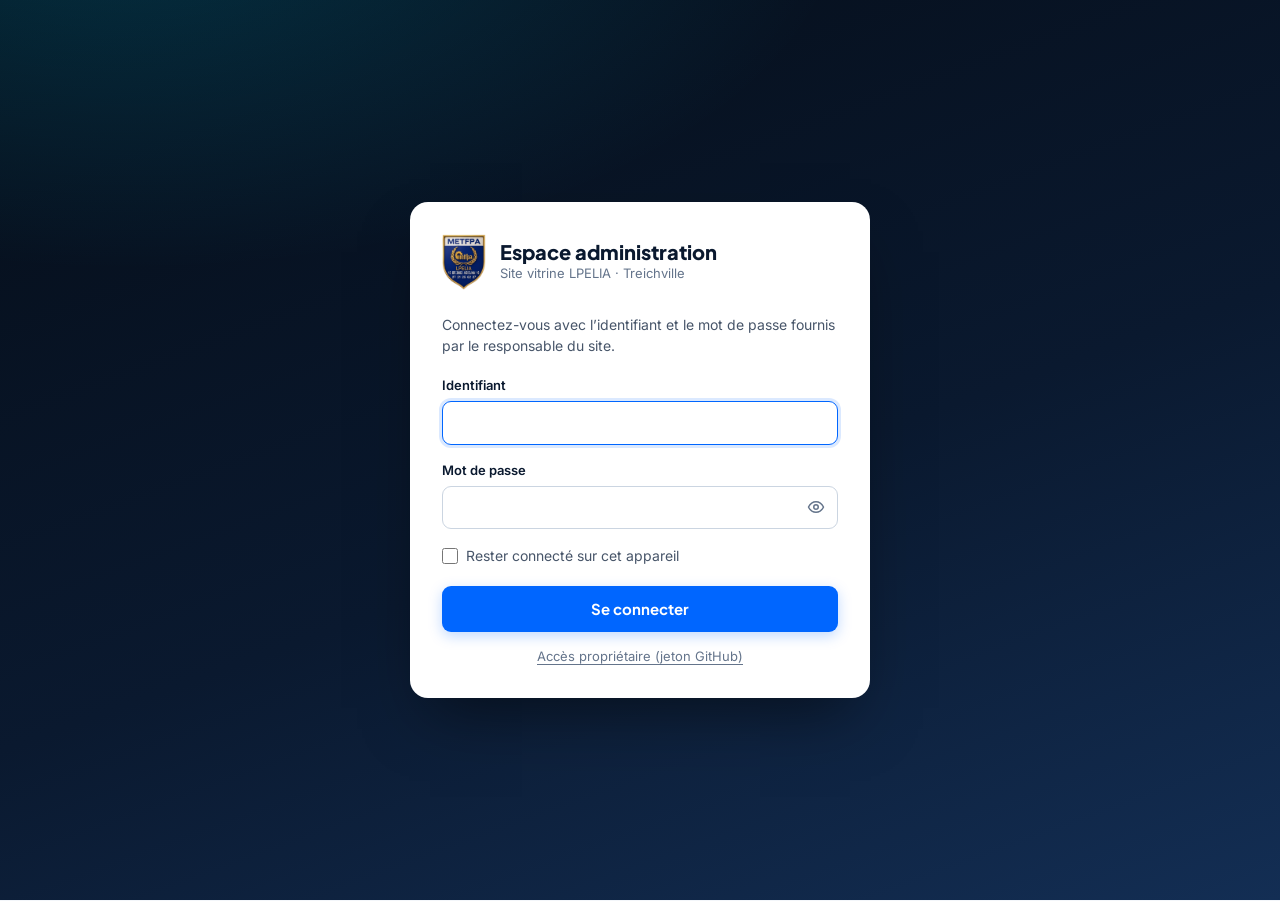
==== commit c0c50bbf: "Espace admin : retour à la connexion par identifiant, mots de passe renforcés Le client veut se conn" ====
--- a/admin/index.html
+++ b/admin/index.html
@@ -98,6 +98,27 @@
     .pw-eye:hover { color: var(--blue); background: #f1f5f9; }
     .pw-eye:focus-visible { outline: 2px solid var(--blue); outline-offset: 1px; }
 
+    /* ---------- Comptes administrateurs ---------- */
+    .acc-intro { font-size: .8125rem; color: var(--text-2); background: var(--cyan-50); border-radius: 10px; padding: .7rem .85rem; margin-bottom: .8rem; }
+    .acc-form { padding: .9rem; }
+    .acc-form h4, .acc-list-title { font-family: var(--font-h); font-size: .9rem; color: var(--navy-900); margin-bottom: .75rem; }
+    .acc-pass { display: flex; gap: .5rem; align-items: center; }
+    .acc-pass .input { font-family: ui-monospace, SFMono-Regular, Menlo, monospace; }
+    .acc-list-title { margin: 1.25rem 0 .5rem; }
+    .acc-item { border: 1px solid var(--line); border-radius: var(--radius); background: #fff; padding: .8rem .9rem; margin-bottom: .55rem; }
+    .acc-item.off { background: #f8fafc; }
+    .acc-head { display: flex; align-items: center; gap: .5rem; flex-wrap: wrap; }
+    .acc-head b { font-family: var(--font-h); color: var(--navy-900); }
+    .acc-meta { font-size: .78rem; color: var(--muted); margin-top: .15rem; }
+    .acc-meta code { font-size: .78rem; color: var(--text-2); }
+    .pill { font-size: .7rem; font-weight: 700; border-radius: 99px; padding: .1rem .5rem; }
+    .pill.ok { background: var(--ok-50); color: var(--ok); }
+    .pill.off { background: #f1f5f9; color: var(--muted); }
+    .pill.warn { background: var(--warn-50); color: var(--warn); }
+    .acc-actions { display: flex; flex-wrap: wrap; gap: .25rem; margin-top: .5rem; margin-left: -.65rem; }
+    .acc-empty { font-size: .875rem; color: var(--muted); text-align: center; padding: 1rem; }
+    .cred { background: #f1f5f9; border-radius: 10px; padding: .75rem .85rem; margin-top: .75rem; font-size: .875rem; line-height: 1.7; word-break: break-all; }
+    .cred code { font-family: ui-monospace, SFMono-Regular, Menlo, monospace; font-weight: 700; color: var(--navy-900); }
     details.help { margin-top: 1.25rem; border-top: 1px solid var(--line); padding-top: 1rem; font-size: .8125rem; color: var(--text-2); }
     details.help summary { cursor: pointer; font-weight: 600; color: var(--navy-900); }
     details.help ol { margin: .6rem 0 0 1.1rem; display: grid; gap: .35rem; }
@@ -306,57 +327,67 @@
 
       <div class="login-error" id="loginError" hidden></div>
 
-      <!-- Connexion par jeton GitHub : le jeton reste sur cet appareil, rien n'est stocké en ligne -->
-      <form id="loginForm" autocomplete="off">
-        <p class="login-intro">Collez le jeton d’accès que le responsable du site vous a remis. Il reste uniquement sur cet appareil : aucun mot de passe ni jeton n’est enregistré en ligne.</p>
-
+      <!-- Connexion des administrateurs (comptes créés par le propriétaire) -->
+      <form id="userForm" autocomplete="on">
+        <p class="login-intro">Connectez-vous avec l’identifiant et le mot de passe fournis par le responsable du site.</p>
         <div class="form-row">
-          <label class="label" for="ghName">Votre nom <span style="font-weight:400;color:var(--muted)">(facultatif)</span></label>
-          <input class="input" id="ghName" maxlength="60" placeholder="ex : Awa Koné" autocomplete="name">
+          <label class="label" for="uId">Identifiant</label>
+          <input class="input" id="uId" required autocomplete="username" autocapitalize="none" spellcheck="false">
         </div>
         <div class="form-row">
-          <label class="label" for="ghToken">Jeton d’accès (token)</label>
-          <div class="pw-wrap"><input class="input" id="ghToken" type="password" required placeholder="github_pat_…" spellcheck="false" autocomplete="current-password"></div>
+          <label class="label" for="uPass">Mot de passe</label>
+          <div class="pw-wrap"><input class="input" id="uPass" type="password" required autocomplete="current-password"></div>
         </div>
-        <details class="more-settings" id="advSettings">
-          <summary>Réglages avancés</summary>
-          <div class="form-grid">
-            <div class="form-row">
-              <label class="label" for="ghOwner">Compte GitHub</label>
-              <input class="input" id="ghOwner" required placeholder="ex : mosapp" spellcheck="false">
-            </div>
-            <div class="form-row">
-              <label class="label" for="ghRepo">Dépôt</label>
-              <input class="input" id="ghRepo" required placeholder="Lpelia" spellcheck="false">
-            </div>
+        <label class="check"><input type="checkbox" id="uRemember"> Rester connecté sur cet appareil</label>
+        <button class="btn btn-primary" type="submit" id="userBtn" style="width:100%">Se connecter</button>
+        <button class="login-alt" type="button" id="ownerToggle">Accès propriétaire (jeton GitHub)</button>
+      </form>
+
+    <form id="loginForm" autocomplete="off" hidden>
+      <p class="login-intro"><b>Accès propriétaire.</b> Connectez-vous avec votre jeton GitHub pour modifier le site et gérer les comptes des administrateurs.</p>
+
+      <div class="form-grid">
+        <div class="form-row">
+          <label class="label" for="ghOwner">Compte GitHub</label>
+          <input class="input" id="ghOwner" required placeholder="ex : mosa-corp" spellcheck="false">
+        </div>
+        <div class="form-row">
+          <label class="label" for="ghRepo">Dépôt</label>
+          <input class="input" id="ghRepo" required placeholder="Lpelia" spellcheck="false">
+        </div>
+      </div>
+      <div class="form-row">
+        <label class="label" for="ghToken">Jeton d’accès (token)</label>
+        <div class="pw-wrap"><input class="input" id="ghToken" type="password" required placeholder="github_pat_…" spellcheck="false" autocomplete="current-password"></div>
+      </div>
+      <details class="more-settings">
+        <summary>Réglages avancés</summary>
+        <div class="form-grid">
+          <div class="form-row">
+            <label class="label" for="ghBranch">Branche</label>
+            <input class="input" id="ghBranch" placeholder="main" spellcheck="false">
           </div>
-          <div class="form-grid">
-            <div class="form-row">
-              <label class="label" for="ghBranch">Branche</label>
-              <input class="input" id="ghBranch" placeholder="main" spellcheck="false">
-            </div>
-            <div class="form-row">
-              <label class="label" for="ghDir">Dossier du site</label>
-              <input class="input" id="ghDir" placeholder="(racine du dépôt)" spellcheck="false">
-            </div>
+          <div class="form-row">
+            <label class="label" for="ghDir">Dossier du site</label>
+            <input class="input" id="ghDir" placeholder="(racine du dépôt)" spellcheck="false">
           </div>
-        </details>
-        <label class="check"><input type="checkbox" id="ghRemember" checked> Rester connecté sur cet appareil</label>
-        <button class="btn btn-primary" type="submit" id="loginBtn">Se connecter</button>
-        <button class="login-alt" type="button" id="offlineBtn">Continuer sans GitHub (export manuel du fichier)</button>
-
-        <details class="help">
-          <summary>Responsable du site : comment créer un jeton ?</summary>
-          <ol>
-            <li>Sur GitHub : <b>Settings → Developer settings → Personal access tokens → Fine-grained tokens</b> (<a href="https://github.com/settings/personal-access-tokens/new" target="_blank" rel="noopener">lien direct</a>).</li>
-            <li>Nommez-le d’après la personne (ex : « Admin — Awa Koné ») et choisissez une <b>date d’expiration</b>.</li>
-            <li><b>Repository access</b> : « Only select repositories » → uniquement le dépôt du site.</li>
-            <li><b>Permissions → Contents</b> : <code>Read and write</code>. Rien d’autre.</li>
-            <li>Générez le jeton et remettez-le à la personne en main propre (pas sur un groupe). Elle le colle ici une seule fois.</li>
-            <li>Pour retirer l’accès à quelqu’un : supprimez son jeton sur GitHub. Il ne pourra plus publier.</li>
-          </ol>
-        </details>
-      </form>
+        </div>
+      </details>
+      <label class="check"><input type="checkbox" id="ghRemember" checked> Rester connecté sur cet appareil</label>
+      <button class="btn btn-primary" type="submit" id="loginBtn">Se connecter</button>
+      <button class="login-alt" type="button" id="offlineBtn">Continuer sans GitHub (export manuel du fichier)</button>
+
+      <details class="help">
+        <summary>Comment obtenir un jeton GitHub ?</summary>
+        <ol>
+          <li>Sur GitHub : <b>Settings → Developer settings → Personal access tokens → Fine-grained tokens</b> (<a href="https://github.com/settings/personal-access-tokens/new" target="_blank" rel="noopener">lien direct</a>).</li>
+          <li><b>Repository access</b> : « Only select repositories » → choisissez le dépôt du site.</li>
+          <li><b>Permissions → Contents</b> : <code>Read and write</code>.</li>
+          <li>Générez, copiez le jeton et collez-le ici. Il reste uniquement sur cet appareil.</li>
+        </ol>
+      </details>
+      <button class="login-alt" type="button" id="userToggle">← Retour à la connexion par identifiant</button>
+    </form>
     </div>
   </main>
 
@@ -407,6 +438,7 @@
           <button class="tab" role="tab" aria-selected="true" data-tab="texts">Textes <span class="count" id="cTexts"></span></button>
           <button class="tab" role="tab" aria-selected="false" data-tab="images">Images <span class="count" id="cImages"></span></button>
           <button class="tab" role="tab" aria-selected="false" data-tab="gallery">Galerie <span class="count" id="cGallery"></span></button>
+          <button class="tab" role="tab" aria-selected="false" data-tab="accounts" id="tabAccounts" hidden>Comptes <span class="count" id="cAccounts"></span></button>
         </div>
 
         <div class="panel" id="panelTexts" role="tabpanel">
@@ -434,6 +466,31 @@
           <datalist id="catList"></datalist>
         </div>
 
+        <div class="panel" id="panelAccounts" role="tabpanel" hidden>
+          <p class="acc-intro">Seules les personnes que vous ajoutez ici peuvent entrer dans l’espace admin et publier. Un compte suspendu ou supprimé ne peut plus se connecter (effectif environ 1 minute après l’enregistrement).</p>
+          <form class="group acc-form" id="accForm" autocomplete="off">
+            <h4>Ajouter un administrateur</h4>
+            <div class="form-row">
+              <label class="label" for="accName">Nom complet</label>
+              <input class="input" id="accName" required maxlength="60" placeholder="ex : Awa Koné">
+            </div>
+            <div class="form-row">
+              <label class="label" for="accId">Identifiant</label>
+              <input class="input" id="accId" required maxlength="30" placeholder="ex : awa.kone" autocapitalize="none" spellcheck="false">
+              <p class="hint">3 à 30 caractères : lettres minuscules, chiffres, point, tiret.</p>
+            </div>
+            <div class="form-row">
+              <label class="label" for="accPass">Mot de passe</label>
+              <div class="acc-pass">
+                <input class="input" id="accPass" required minlength="14" spellcheck="false" autocomplete="new-password">
+                <button class="btn btn-ghost btn-sm" type="button" id="accGen">Générer</button>
+              </div>
+              <p class="hint">14 caractères minimum. Gardez le mot de passe généré : un mot de passe aléatoire est pratiquement impossible à deviner. Vous le transmettrez vous-même à la personne.</p>
+            </div>
+            <button class="btn btn-primary" type="submit" id="accSubmit">Créer le compte</button>
+          </form>
+          <div id="accList"></div>
+        </div>
       </section>
 
       <!-- Aperçu en direct -->
@@ -1163,6 +1220,7 @@
       $('#panelTexts').hidden = tab !== 'texts';
       $('#panelImages').hidden = tab !== 'images';
       $('#panelGallery').hidden = tab !== 'gallery';
+      $('#panelAccounts').hidden = tab !== 'accounts';
       if (tab === 'texts') $$('#textGroups details[open] textarea').forEach(autosize);
       $$('.panel:not([hidden]) .illus').forEach((el) => Illus.update(el));
     }
@@ -1288,7 +1346,8 @@
       setStatus('busy', 'Publication…');
       $('#btnPublish').disabled = true;
       try {
-        await GH.commit(files, `Mise à jour du site via l’espace admin (${changesCount()} modification(s)) — par ${whoAmI()}`, (step, i, n) => {
+        if (S.auth.user) await Accounts.assertActive();
+        await GH.commit(files, `Mise à jour du site via l’espace admin (${changesCount()} modification(s)) — par ${Accounts.who()}`, (step, i, n) => {
           if (step === 'prepare') { mark('prepare'); bar(8); }
           if (step === 'upload') { mark('upload', `Envoi des fichiers (${i}/${n})`); bar(10 + Math.round((i / n) * 60)); }
           if (step === 'commit') { mark('commit'); bar(78); }
@@ -1430,9 +1489,12 @@
       return { owner: '', repo: 'Lpelia' };
     }
 
-    /** Nom affiché dans l'historique des publications */
-    function whoAmI() {
-      return (S.auth && S.auth.name) || (S.auth && S.auth.owner) || 'l’espace admin';
+    let loginMode = 'user'; // 'user' (identifiant) ou 'owner' (jeton GitHub)
+    function setLoginMode(mode) {
+      loginMode = mode;
+      $('#userForm').hidden = mode !== 'user';
+      $('#loginForm').hidden = mode !== 'owner';
+      (mode === 'owner' ? ($('#ghOwner').value ? $('#ghToken') : $('#ghOwner')) : ($('#uId').value ? $('#uPass') : $('#uId'))).focus();
     }
     /* Bouton « œil » : afficher / masquer le mot de passe ou le jeton */
     const EYE_OPEN = '<svg width="18" height="18" viewBox="0 0 24 24" fill="none" stroke="currentColor" stroke-width="2" stroke-linecap="round" stroke-linejoin="round" aria-hidden="true"><path d="M2 12s3.5-7 10-7 10 7 10 7-3.5 7-10 7S2 12 2 12z"/><circle cx="12" cy="12" r="3"/></svg>';
@@ -1455,7 +1517,10 @@
       b.addEventListener('click', () => { setPwVisible(input, input.type === 'password'); input.focus(); });
     });
 
-    function showLogin(errMsg) {
+    $('#ownerToggle').addEventListener('click',() => { $('#loginError').hidden = true; setLoginMode('owner'); });
+    $('#userToggle').addEventListener('click', () => { $('#loginError').hidden = true; setLoginMode('user'); });
+
+    function showLogin(errMsg, mode = loginMode) {
       $('#loadingView').hidden = true;
       $('#appView').hidden = true;
       $('#loginView').hidden = false;
@@ -1463,33 +1528,27 @@
       const g = guessRepo();
       // On garde ce que la personne vient de saisir (ex. après un jeton refusé)
       const keep = (id, fallback) => { $(id).value = $(id).value.trim() || fallback || ''; };
-      keep('#ghName', saved.name);
-      keep('#ghOwner', saved.owner || g.owner);
-      keep('#ghRepo', saved.repo || g.repo);
-      keep('#ghBranch', saved.branch);
-      keep('#ghDir', saved.dir);
-      $('#ghToken').value = '';
+      keep('#ghOwner', (!saved.user && saved.owner) || g.owner);
+      keep('#ghRepo', (!saved.user && saved.repo) || g.repo);
+      keep('#ghBranch', !saved.user && saved.branch);
+      keep('#ghDir', !saved.user && saved.dir);
+      $('#uPass').value = '';
       $$('.pw-wrap input').forEach((i) => setPwVisible(i, false));
       $('#loginError').hidden = !errMsg;
       $('#loginError').textContent = errMsg || '';
-      // Compte ou dépôt inconnus (site hors github.io) : on ouvre les réglages avancés
-      const missing = !$('#ghOwner').value || !$('#ghRepo').value;
-      $('#advSettings').open = missing;
-      (missing ? $('#ghOwner') : $('#ghToken')).focus();
+      setLoginMode(mode);
     }
 
     $('#loginForm').addEventListener('submit', async (e) => {
       e.preventDefault();
       const auth = {
-        name: $('#ghName').value.trim(),
         owner: $('#ghOwner').value.trim(),
         repo: $('#ghRepo').value.trim().replace(/\.git$/, ''),
         branch: $('#ghBranch').value.trim(),
         dir: $('#ghDir').value.trim().replace(/^\/+|\/+$/g, ''),
         token: $('#ghToken').value.trim()
       };
-      if (!auth.owner || !auth.repo) { $('#advSettings').open = true; $('#ghOwner').focus(); return; }
-      if (!auth.token) return;
+      if (!auth.owner || !auth.repo || !auth.token) return;
       const btn = $('#loginBtn');
       btn.disabled = true;
       btn.textContent = 'Vérification…';
@@ -1510,6 +1569,228 @@
     $('#offlineBtn').addEventListener('click', async () => {
       S.auth = { offline: true };
       await startApp();
+    });
+
+    /* =====================================================================
+       COMPTES ADMINISTRATEURS
+       - Le propriétaire (connecté avec son jeton GitHub) crée les comptes.
+       - admin/comptes.json contient, pour chaque compte, le jeton de
+         publication CHIFFRÉ avec le mot de passe (PBKDF2 + AES-GCM).
+         Aucun mot de passe n'est stocké : sans le bon mot de passe,
+         impossible de récupérer le jeton, donc impossible de publier.
+       - Un compte suspendu ou supprimé est refusé à la connexion,
+         au rechargement de l'admin et au moment de publier.
+       ===================================================================== */
+    const ACC_FILE = 'admin/comptes.json';
+    const B64 = {
+      enc: (buf) => btoa(String.fromCharCode(...new Uint8Array(buf))),
+      dec: (s) => Uint8Array.from(atob(s), (c) => c.charCodeAt(0))
+    };
+    const Accounts = {
+      ITER: 600000,
+      data: null, // contenu de comptes.json (propriétaire uniquement)
+      normId: (s) => String(s || '').trim().toLowerCase(),
+      who() { return S.auth && S.auth.user ? `${S.auth.name} (${S.auth.user})` : 'le propriétaire'; },
+      async key(pass, salt, iter) {
+        const base = await crypto.subtle.importKey('raw', new TextEncoder().encode(pass), 'PBKDF2', false, ['deriveKey']);
+        return crypto.subtle.deriveKey({ name: 'PBKDF2', salt, iterations: iter, hash: 'SHA-256' }, base, { name: 'AES-GCM', length: 256 }, false, ['encrypt', 'decrypt']);
+      },
+      async seal(token, pass) {
+        const salt = crypto.getRandomValues(new Uint8Array(16));
+        const iv = crypto.getRandomValues(new Uint8Array(12));
+        const k = await this.key(pass, salt, this.ITER);
+        const data = await crypto.subtle.encrypt({ name: 'AES-GCM', iv }, k, new TextEncoder().encode(token));
+        return { iter: this.ITER, salt: B64.enc(salt), iv: B64.enc(iv), data: B64.enc(data) };
+      },
+      async open(acc, pass) {
+        const k = await this.key(pass, B64.dec(acc.salt), acc.iter || this.ITER);
+        const out = await crypto.subtle.decrypt({ name: 'AES-GCM', iv: B64.dec(acc.iv) }, k, B64.dec(acc.data));
+        return new TextDecoder().decode(out);
+      },
+      async hint(token) {
+        const h = await crypto.subtle.digest('SHA-256', new TextEncoder().encode(token));
+        return [...new Uint8Array(h)].slice(0, 6).map((b) => b.toString(16).padStart(2, '0')).join('');
+      },
+      genPassword() {
+        const chars = 'abcdefghjkmnpqrstuvwxyzABCDEFGHJKLMNPQRSTUVWXYZ23456789';
+        const r = crypto.getRandomValues(new Uint32Array(16));
+        const s = [...r].map((n) => chars[n % chars.length]).join('');
+        return `${s.slice(0, 4)}-${s.slice(4, 8)}-${s.slice(8, 12)}-${s.slice(12)}`;
+      },
+      /** Version publiée sur le site (lue par les administrateurs, sans jeton) */
+      async fetchPublic() {
+        const r = await fetch('comptes.json?t=' + Date.now(), { cache: 'no-store' });
+        if (r.status === 404) return null;
+        if (!r.ok) throw new Error('Impossible de lire la liste des comptes (erreur ' + r.status + ').');
+        return r.json();
+      },
+      /** Vérifie que le compte connecté existe toujours, est actif et utilise le jeton en cours */
+      async assertActive() {
+        let list;
+        try { list = await this.fetchPublic(); } catch { throw new Error('Impossible de vérifier votre compte. Vérifiez votre connexion internet.'); }
+        const acc = list && (list.accounts || []).find((a) => a.id === S.auth.user);
+        if (!acc) throw Object.assign(new Error('Ce compte a été supprimé par le responsable du site.'), { revoked: true });
+        if (acc.active === false) throw Object.assign(new Error('Ce compte est suspendu. Contactez le responsable du site.'), { revoked: true });
+        if (acc.tokenHint && acc.tokenHint !== await this.hint(S.auth.token)) throw Object.assign(new Error('Votre mot de passe a été changé. Reconnectez-vous.'), { revoked: true });
+        return acc;
+      },
+      async load() {
+        this.data = (await GH.readJson(ACC_FILE)) || { version: 1, accounts: [] };
+        this.data.accounts = this.data.accounts || [];
+        this.currentHint = await this.hint(S.auth.token);
+      },
+      async save(message) {
+        const d = this.data;
+        const out = {
+          version: 1,
+          note: 'Comptes de l’espace admin. Ne pas modifier à la main : utilisez l’onglet « Comptes » de /admin/.',
+          owner: S.auth.owner, repo: S.auth.repo, branch: S.auth.branch, dir: S.auth.dir || '',
+          updatedAt: new Date().toISOString(),
+          accounts: d.accounts
+        };
+        await GH.commit([{ path: ACC_FILE, text: JSON.stringify(out, null, 2) + '\n' }], message, () => { });
+        this.data = out;
+      }
+    };
+
+    /* ---------- Connexion d'un administrateur ---------- */
+    $('#userForm').addEventListener('submit', async (e) => {
+      e.preventDefault();
+      const id = Accounts.normId($('#uId').value);
+      const pass = $('#uPass').value;
+      if (!id || !pass) return;
+      const btn = $('#userBtn');
+      btn.disabled = true;
+      btn.textContent = 'Vérification…';
+      const fail = (msg) => { S.auth = null; showLogin(msg, 'user'); };
+      try {
+        let list;
+        try { list = await Accounts.fetchPublic(); } catch (err) { return fail(err.message); }
+        const acc = list && (list.accounts || []).find((a) => a.id === id);
+        if (!list || !(list.accounts || []).length) return fail('Aucun compte administrateur n’a encore été créé.');
+        let token = null;
+        if (acc) { try { token = await Accounts.open(acc, pass); } catch { token = null; } }
+        else await Accounts.key(pass, crypto.getRandomValues(new Uint8Array(16)), Accounts.ITER); // même durée qu'un vrai essai
+        if (!token) return fail('Identifiant ou mot de passe incorrect.');
+        if (acc.active === false) return fail('Ce compte est suspendu. Contactez le responsable du site.');
+        S.auth = { owner: list.owner, repo: list.repo, branch: list.branch || '', dir: list.dir || '', token, user: acc.id, name: acc.name || acc.id };
+        try { await GH.checkRepo(); }
+        catch (err) { return fail(err.status === 401 ? 'L’accès de ce compte n’est plus valide. Demandez un nouveau mot de passe au responsable du site.' : err.message); }
+        store.set('lpcms.auth', S.auth, $('#uRemember').checked);
+        await startApp();
+      } finally {
+        btn.disabled = false;
+        btn.textContent = 'Se connecter';
+      }
+    });
+
+    /* ---------- Gestion des comptes (propriétaire) ---------- */
+    const fmtDate = (iso) => { try { return new Date(iso).toLocaleDateString('fr-FR', { day: 'numeric', month: 'short', year: 'numeric' }); } catch { return ''; } };
+
+    function renderAccounts() {
+      const list = (Accounts.data && Accounts.data.accounts) || [];
+      $('#cAccounts').textContent = list.length;
+      if (!$('#accPass').value) $('#accPass').value = Accounts.genPassword();
+      $('#accList').innerHTML = `<div class="acc-list-title">Administrateurs (${list.length})</div>` + (list.length ? list.map((a) => {
+        const stale = a.tokenHint && a.tokenHint !== Accounts.currentHint;
+        const pill = a.active === false ? '<span class="pill off">Suspendu</span>'
+          : stale ? '<span class="pill warn">Mot de passe à renouveler</span>' : '<span class="pill ok">Autorisé</span>';
+        return `<div class="acc-item${a.active === false ? ' off' : ''}" data-id="${esc(a.id)}">
+          <div class="acc-head"><b>${esc(a.name || a.id)}</b>${pill}</div>
+          <div class="acc-meta">Identifiant : <code>${esc(a.id)}</code>${a.createdAt ? ' · créé le ' + esc(fmtDate(a.createdAt)) : ''}</div>
+          ${stale ? '<div class="acc-meta">Votre jeton GitHub a changé depuis : ce compte ne peut plus publier tant que vous ne lui donnez pas un nouveau mot de passe.</div>' : ''}
+          <div class="acc-actions">
+            <button type="button" class="btn btn-quiet btn-sm" data-act="toggle">${a.active === false ? 'Réactiver' : 'Suspendre'}</button>
+            <button type="button" class="btn btn-quiet btn-sm" data-act="reset">Nouveau mot de passe</button>
+            <button type="button" class="btn btn-quiet btn-sm btn-danger" data-act="delete">Supprimer</button>
+          </div>
+        </div>`;
+      }).join('') : '<div class="acc-empty">Aucun administrateur pour l’instant. Créez le premier compte ci-dessus.</div>');
+    }
+
+    async function saveAccounts(message, okMsg) {
+      const before = clone(Accounts.data);
+      setStatus('busy', 'Enregistrement…');
+      try {
+        await Accounts.save(message);
+        toast(okMsg, 'ok', 6000);
+      } catch (err) {
+        Accounts.data = before;
+        toast(err.message, 'err', 7000);
+        throw err;
+      } finally {
+        renderAccounts();
+        refreshStatus();
+      }
+    }
+
+    function showCredentials(name, id, pass, title) {
+      const url = new URL('.', location.href).href;
+      const text = `Espace admin du site LPELIA\nAdresse : ${url}\nIdentifiant : ${id}\nMot de passe : ${pass}`;
+      const d = dialog(`<h3>${esc(title)}</h3>
+        <p>Transmettez ces informations à <b>${esc(name)}</b>. Le mot de passe ne sera plus affiché ensuite.</p>
+        <div class="cred">Adresse : <code>${esc(url)}</code><br>Identifiant : <code>${esc(id)}</code><br>Mot de passe : <code>${esc(pass)}</code></div>
+        <p class="hint">Le compte fonctionne environ 1 minute après l’enregistrement (le temps que le site se mette à jour).</p>
+        <div class="actions"><button class="btn btn-ghost" data-act="copy">Copier</button><button class="btn btn-primary" data-act="close">Terminé</button></div>`);
+      d.addEventListener('click', async (e) => {
+        const act = e.target.closest('[data-act]')?.dataset.act;
+        if (act === 'close') closeDialog();
+        if (act === 'copy') { try { await navigator.clipboard.writeText(text); toast('Copié.', 'ok'); } catch { toast('Copie impossible : sélectionnez le texte.', 'err'); } }
+      });
+    }
+
+    $('#accGen').addEventListener('click', () => { $('#accPass').value = Accounts.genPassword(); });
+
+    $('#accForm').addEventListener('submit', async (e) => {
+      e.preventDefault();
+      const name = $('#accName').value.trim();
+      const id = Accounts.normId($('#accId').value);
+      const pass = $('#accPass').value;
+      if (!/^[a-z0-9][a-z0-9._-]{2,29}$/.test(id)) return toast('Identifiant invalide : 3 à 30 caractères (lettres minuscules, chiffres, point, tiret).', 'err', 6000);
+      if (pass.length < 14) return toast('Le mot de passe doit contenir au moins 14 caractères. Utilisez « Générer ».', 'err', 6000);
+      if (Accounts.data.accounts.some((a) => a.id === id)) return toast('Cet identifiant existe déjà.', 'err');
+      const btn = $('#accSubmit');
+      btn.disabled = true;
+      btn.textContent = 'Création…';
+      try {
+        const entry = { id, name, active: true, createdAt: new Date().toISOString(), tokenHint: Accounts.currentHint, ...(await Accounts.seal(S.auth.token, pass)) };
+        Accounts.data.accounts.push(entry);
+        await saveAccounts(`Espace admin : ajout du compte ${id}`, 'Compte créé.');
+        $('#accForm').reset();
+        $('#accPass').value = Accounts.genPassword();
+        showCredentials(name, id, pass, 'Compte créé');
+      } catch { /* message déjà affiché */ } finally {
+        btn.disabled = false;
+        btn.textContent = 'Créer le compte';
+      }
+    });
+
+    $('#accList').addEventListener('click', async (e) => {
+      const act = e.target.closest('[data-act]')?.dataset.act;
+      const id = e.target.closest('.acc-item')?.dataset.id;
+      const acc = Accounts.data.accounts.find((a) => a.id === id);
+      if (!act || !acc) return;
+      const label = acc.name || acc.id;
+      if (act === 'toggle') {
+        const off = acc.active !== false;
+        if (off && !confirm(`Suspendre le compte de ${label} ? Il ne pourra plus se connecter ni publier.`)) return;
+        acc.active = !off;
+        try { await saveAccounts(`Espace admin : ${off ? 'suspension' : 'réactivation'} du compte ${id}`, off ? 'Compte suspendu.' : 'Compte réactivé.'); } catch { }
+      }
+      if (act === 'delete') {
+        if (!confirm(`Supprimer définitivement le compte de ${label} ?`)) return;
+        Accounts.data.accounts = Accounts.data.accounts.filter((a) => a.id !== id);
+        try { await saveAccounts(`Espace admin : suppression du compte ${id}`, 'Compte supprimé.'); } catch { }
+      }
+      if (act === 'reset') {
+        const pass = Accounts.genPassword();
+        if (!confirm(`Donner un nouveau mot de passe à ${label} ? L’ancien ne fonctionnera plus.`)) return;
+        Object.assign(acc, { tokenHint: Accounts.currentHint }, await Accounts.seal(S.auth.token, pass));
+        try {
+          await saveAccounts(`Espace admin : nouveau mot de passe pour ${id}`, 'Mot de passe changé.');
+          showCredentials(label, id, pass, 'Nouveau mot de passe');
+        } catch { }
+      }
     });
 
     async function loadContent(discardDraft) {
@@ -1546,13 +1827,19 @@
           S.map = r.ok ? await r.json() : null;
         } catch { S.map = null; }
         await loadContent(false);
+        const isOwner = !S.auth.offline && !S.auth.user;
+        $('#tabAccounts').hidden = !isOwner;
+        if (isOwner) {
+          try { await Accounts.load(); renderAccounts(); }
+          catch (err) { Accounts.data = null; $('#tabAccounts').hidden = true; toast('Comptes administrateurs indisponibles : ' + err.message, 'err', 7000); }
+        }
       } catch (err) {
         if (!S.auth.offline && (err.status === 401 || err.status === 403 || err.status === 404)) { S.auth = null; return showLogin(err.message); }
         $('#loadingView').innerHTML = `<div style="text-align:center;max-width:420px;padding:1rem"><b>Impossible de charger le site.</b><br><span style="font-size:.875rem">${esc(err.message)}. Ouvrez l’admin depuis le site en ligne (ou un serveur local), pas en double-cliquant sur le fichier.</span></div>`;
         return;
       }
       $('#repoLabel').textContent = S.auth.offline ? 'Mode export manuel (sans GitHub)'
-        : `Connecté${S.auth.name ? ' : ' + S.auth.name : ''} · ${S.auth.owner}/${S.auth.repo}${S.auth.branch ? ' · ' + S.auth.branch : ''}`;
+        : S.auth.user ? `Connecté : ${S.auth.name}` : `Propriétaire · ${S.auth.owner}/${S.auth.repo} · ${S.auth.branch}`;
       $('#menuInfo').textContent = S.auth.offline ? 'Les changements sont enregistrés dans un fichier à télécharger.' : `Publication vers ${S.auth.owner}/${S.auth.repo}`;
       $('#btnPublishLabel').textContent = S.auth.offline ? 'Exporter' : 'Publier';
       $('#mLogout').textContent = S.auth.offline ? 'Quitter le mode export' : 'Se déconnecter';
@@ -1564,20 +1851,16 @@
 
     (async function boot() {
       const saved = store.get('lpcms.auth');
-      // Ancienne connexion par identifiant : ces comptes n'existent plus
-      if (saved && saved.user) {
-        store.del('lpcms.auth');
-        return showLogin('La connexion par identifiant a été remplacée. Collez le jeton d’accès que le responsable du site vous a remis.');
-      }
       if (saved && saved.token) {
         S.auth = saved;
         try {
+          if (saved.user) await Accounts.assertActive();
           await GH.checkRepo();
           await startApp();
         } catch (err) {
           S.auth = null;
-          if (err.status === 401) store.del('lpcms.auth');
-          showLogin(err.status === 401 ? 'Ce jeton n’est plus valide (expiré ou supprimé). Collez un nouveau jeton.' : err.message);
+          if (err.revoked || err.status === 401) store.del('lpcms.auth');
+          showLogin(err.status === 401 ? (saved.user ? 'L’accès de ce compte n’est plus valide. Demandez un nouveau mot de passe au responsable du site.' : 'Votre session a expiré. Collez un nouveau jeton.') : err.message, saved.user ? 'user' : 'owner');
         }
       } else showLogin();
     })();
